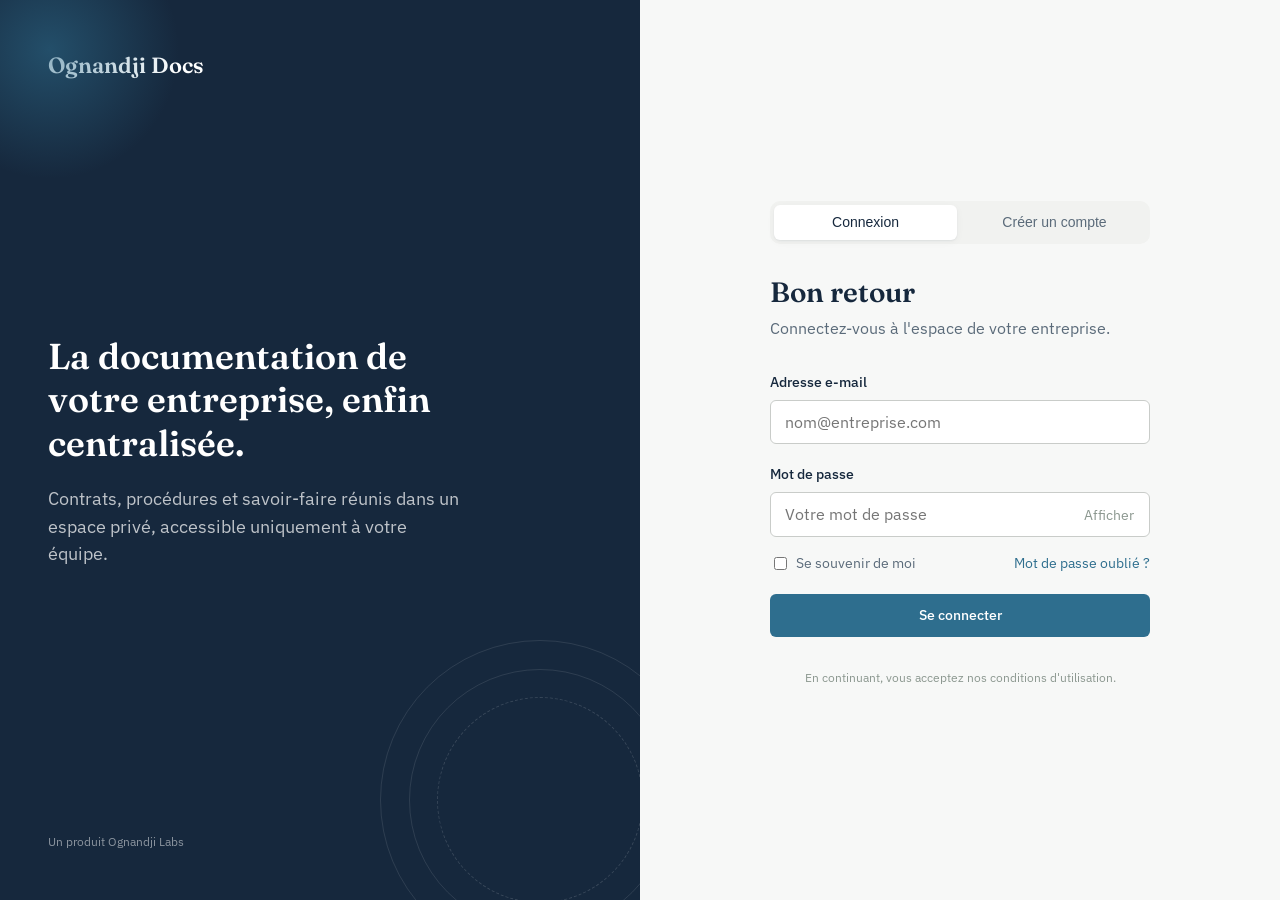
==== index.html @ acae766f "Update index.html" ====
<!DOCTYPE html>
<html lang="fr">
<head>
<meta charset="UTF-8">
<meta name="viewport" content="width=device-width, initial-scale=1.0">
<title>Ognandji Docs — Connexion</title>
<link rel="preconnect" href="https://fonts.googleapis.com">
<link rel="preconnect" href="https://fonts.gstatic.com" crossorigin>
<link href="https://fonts.googleapis.com/css2?family=Fraunces:wght@500;600&family=IBM+Plex+Sans:wght@400;500&family=IBM+Plex+Mono:wght@400;500&display=swap" rel="stylesheet">
<link rel="stylesheet" href="tokens.css">
<link rel="stylesheet" href="base.css">
<link rel="stylesheet" href="components.css">
<style>
  .auth-layout {
    min-height: 100vh;
    display: grid;
    grid-template-columns: 1fr 1fr;
  }

  .auth-brand {
    background: var(--color-ink);
    color: #fff;
    padding: var(--space-xl);
    display: flex;
    flex-direction: column;
    justify-content: space-between;
    position: relative;
    overflow: hidden;
  }

  .auth-brand-mark {
    font-family: var(--font-display);
    font-size: var(--fs-lg);
    font-weight: 600;
  }

  .auth-brand-content {
    max-width: 420px;
  }

  .auth-brand-content h1 {
    color: #fff;
    font-size: var(--fs-2xl);
    margin-bottom: var(--space-md);
  }

  .auth-brand-content p {
    color: rgba(255,255,255,0.72);
    font-size: var(--fs-md);
  }

  .auth-stamp {
    position: absolute;
    right: -60px;
    bottom: -60px;
    width: 320px;
    height: 320px;
    border: 1.5px solid rgba(255,255,255,0.1);
    border-radius: 50%;
    animation: slowSpin 90s linear infinite;
  }

  .auth-stamp::before {
    content: '';
    position: absolute;
    inset: 28px;
    border: 1.5px solid rgba(255,255,255,0.1);
    border-radius: 50%;
  }

  .auth-stamp::after {
    content: '';
    position: absolute;
    inset: 56px;
    border: 1px dashed rgba(255,255,255,0.14);
    border-radius: 50%;
  }

  .auth-glow {
    position: absolute;
    left: -80px;
    top: -80px;
    width: 260px;
    height: 260px;
    border-radius: 50%;
    background: radial-gradient(circle, rgba(46,110,142,0.55), transparent 70%);
    animation: gentlePulse 6s ease-in-out infinite;
    pointer-events: none;
  }

  .auth-foot {
    font-size: var(--fs-xs);
    color: rgba(255,255,255,0.5);
  }

  .auth-panel {
    display: flex;
    align-items: center;
    justify-content: center;
    padding: var(--space-xl) var(--space-lg);
  }

  .auth-form-wrap {
    width: 100%;
    max-width: 380px;
  }

  .auth-form-wrap h2 {
    margin-bottom: var(--space-xs);
  }

  .auth-subtitle {
    margin-bottom: var(--space-lg);
  }

  .auth-panel form {
    display: none;
  }

  .auth-panel form.is-active {
    display: block;
  }

  .field-row {
    display: grid;
    grid-template-columns: 1fr 1fr;
    gap: var(--space-sm);
  }

  .auth-meta {
    display: flex;
    align-items: center;
    justify-content: space-between;
    font-size: var(--fs-sm);
    margin: -0.25rem 0 var(--space-md);
  }

  .auth-meta label {
    display: flex;
    align-items: center;
    gap: 6px;
    color: var(--color-text-secondary);
  }

  .divider-note {
    text-align: center;
    font-size: var(--fs-xs);
    color: var(--color-text-muted);
    margin-top: var(--space-lg);
  }

  .field input {
    transition: border-color 0.15s ease, box-shadow 0.15s ease, transform 0.1s ease;
  }

  .field input:focus {
    transform: translateY(-1px);
  }

  @media (max-width: 860px) {
    .auth-layout { grid-template-columns: 1fr; }
    .auth-brand { display: none; }
  }

  @media (prefers-reduced-motion: reduce) {
    .fade-in-up, .fade-in-up-delay, .form-enter, .tab.is-active, .auth-stamp, .auth-glow {
      animation: none !important;
    }
  }
</style>
</head>
<body>

<div class="auth-layout">

  <div class="auth-brand">
    <span class="auth-brand-mark fade-in-up">Ognandji Docs</span>
    <div class="auth-brand-content fade-in-up-delay">
      <h1>La documentation de votre entreprise, enfin centralisée.</h1>
      <p>Contrats, procédures et savoir-faire réunis dans un espace privé, accessible uniquement à votre équipe.</p>
    </div>
    <span class="auth-foot fade-in-up-delay">Un produit Ognandji Labs</span>
    <div class="auth-glow" aria-hidden="true"></div>
    <div class="auth-stamp" aria-hidden="true"></div>
  </div>

  <div class="auth-panel">
    <div class="auth-form-wrap fade-in-up">

      <div class="tabs" role="tablist">
        <button class="tab is-active" id="tab-login" role="tab" aria-selected="true" onclick="switchTab('login')">Connexion</button>
        <button class="tab" id="tab-signup" role="tab" aria-selected="false" onclick="switchTab('signup')">Créer un compte</button>
      </div>

      <div id="form-alert" class="alert alert-danger" style="display:none;"></div>

      <form id="form-login" class="is-active form-enter" novalidate>
        <h2>Bon retour</h2>
        <p class="auth-subtitle">Connectez-vous à l'espace de votre entreprise.</p>

        <div class="field" id="login-email-field">
          <label for="login-email">Adresse e-mail</label>
          <input type="email" id="login-email" placeholder="nom@entreprise.com" autocomplete="email">
          <span class="field-error">Entrez une adresse e-mail valide.</span>
        </div>

        <div class="field password-field" id="login-password-field">
          <label for="login-password">Mot de passe</label>
          <input type="password" id="login-password" placeholder="Votre mot de passe" autocomplete="current-password">
          <button type="button" class="password-toggle" onclick="togglePassword('login-password', this)">Afficher</button>
          <span class="field-error">Entrez votre mot de passe.</span>
        </div>

        <div class="auth-meta">
          <label><input type="checkbox" id="login-remember"> Se souvenir de moi</label>
          <a href="#">Mot de passe oublié ?</a>
        </div>

        <button type="submit" class="btn btn-primary btn-block">Se connecter</button>
      </form>

      <form id="form-signup" novalidate>
        <h2>Créer votre espace</h2>
        <p class="auth-subtitle">Quelques informations pour démarrer.</p>

        <div class="field-row">
          <div class="field" id="signup-firstname-field">
            <label for="signup-firstname">Prénom</label>
            <input type="text" id="signup-firstname" placeholder="Junior" autocomplete="given-name">
            <span class="field-error">Champ requis.</span>
          </div>
          <div class="field" id="signup-lastname-field">
            <label for="signup-lastname">Nom</label>
            <input type="text" id="signup-lastname" placeholder="Arafat" autocomplete="family-name">
            <span class="field-error">Champ requis.</span>
          </div>
        </div>

        <div class="field" id="signup-company-field">
          <label for="signup-company">Nom de l'entreprise</label>
          <input type="text" id="signup-company" placeholder="Ognandji Labs" autocomplete="organization">
          <span class="field-error">Champ requis.</span>
        </div>

        <div class="field" id="signup-email-field">
          <label for="signup-email">Adresse e-mail</label>
          <input type="email" id="signup-email" placeholder="nom@entreprise.com" autocomplete="email">
          <span class="field-error">Entrez une adresse e-mail valide.</span>
        </div>

        <div class="field password-field" id="signup-password-field">
          <label for="signup-password">Mot de passe</label>
          <input type="password" id="signup-password" placeholder="8 caractères minimum" autocomplete="new-password">
          <button type="button" class="password-toggle" onclick="togglePassword('signup-password', this)">Afficher</button>
          <span class="field-error">8 caractères minimum.</span>
        </div>

        <button type="submit" class="btn btn-primary btn-block">Créer mon compte</button>
      </form>

      <p class="divider-note">En continuant, vous acceptez nos conditions d'utilisation.</p>

    </div>
  </div>

</div>

<script src="auth.js"></script>
</body>
</html>
---- tokens.css ----
/* Ognandji Docs — design tokens */

:root {
  /* Couleurs — marque */
  --color-ink: #16283D;
  --color-ink-soft: #2A3F58;
  --color-trust: #2E6E8E;
  --color-trust-dark: #24576F;
  --color-trust-light: #E4EEF2;
  --color-amber: #C87F3F;
  --color-amber-dark: #A6672E;
  --color-amber-light: #FBEEDF;

  /* Couleurs — neutres */
  --color-bg: #F7F8F7;
  --color-surface: #FFFFFF;
  --color-surface-muted: #F1F2F0;
  --color-border: #E2E4E2;
  --color-border-strong: #C9CCC9;

  /* Texte */
  --color-text-primary: #16283D;
  --color-text-secondary: #5B6B7A;
  --color-text-muted: #8B978F;
  --color-text-on-trust: #FFFFFF;
  --color-text-on-amber: #4A2E11;

  /* États sémantiques */
  --color-success: #2F7D5C;
  --color-success-bg: #E5F2EB;
  --color-danger: #B3432F;
  --color-danger-bg: #FBEAE6;
  --color-warning: #A6672E;
  --color-warning-bg: #FBEEDF;

  /* Typographie */
  --font-display: 'Fraunces', Georgia, serif;
  --font-body: 'IBM Plex Sans', -apple-system, Segoe UI, sans-serif;
  --font-mono: 'IBM Plex Mono', Consolas, monospace;

  --fs-xs: 0.75rem;
  --fs-sm: 0.875rem;
  --fs-base: 1rem;
  --fs-md: 1.125rem;
  --fs-lg: 1.375rem;
  --fs-xl: 1.75rem;
  --fs-2xl: 2.25rem;

  /* Espacements */
  --space-xs: 0.375rem;
  --space-sm: 0.75rem;
  --space-md: 1.25rem;
  --space-lg: 2rem;
  --space-xl: 3rem;

  /* Rayons et ombres */
  --radius-sm: 6px;
  --radius-md: 10px;
  --radius-lg: 16px;
  --shadow-card: 0 1px 2px rgba(22, 40, 61, 0.06), 0 2px 8px rgba(22, 40, 61, 0.04);
  --shadow-focus: 0 0 0 3px rgba(46, 110, 142, 0.18);
}
---- base.css ----
/* Ognandji Docs — base */

*, *::before, *::after {
  box-sizing: border-box;
}

html, body {
  margin: 0;
  padding: 0;
}

body {
  font-family: var(--font-body);
  font-size: var(--fs-base);
  color: var(--color-text-primary);
  background: var(--color-bg);
  line-height: 1.55;
  -webkit-font-smoothing: antialiased;
}

h1, h2, h3, h4 {
  font-family: var(--font-display);
  font-weight: 600;
  color: var(--color-ink);
  margin: 0 0 var(--space-sm);
  line-height: 1.2;
}

h1 { font-size: var(--fs-2xl); }
h2 { font-size: var(--fs-xl); }
h3 { font-size: var(--fs-lg); }

p {
  margin: 0 0 var(--space-sm);
  color: var(--color-text-secondary);
}

a {
  color: var(--color-trust);
  text-decoration: none;
}

a:hover {
  color: var(--color-trust-dark);
}

ul {
  list-style: none;
  margin: 0;
  padding: 0;
}

img, svg {
  display: block;
  max-width: 100%;
}

::selection {
  background: var(--color-trust-light);
  color: var(--color-ink);
}

:focus-visible {
  outline: none;
  box-shadow: var(--shadow-focus);
  border-radius: var(--radius-sm);
}
---- components.css ----
/* Ognandji Docs — composants */

.btn {
  display: inline-flex;
  align-items: center;
  justify-content: center;
  gap: var(--space-xs);
  font-family: var(--font-body);
  font-size: var(--fs-sm);
  font-weight: 500;
  padding: 0.7rem 1.25rem;
  border-radius: var(--radius-sm);
  border: 1px solid transparent;
  cursor: pointer;
  transition: background 0.15s ease, border-color 0.15s ease, transform 0.05s ease;
}

.btn:active {
  transform: scale(0.98);
}

.btn-primary {
  background: var(--color-trust);
  color: var(--color-text-on-trust);
}

.btn-primary:hover {
  background: var(--color-trust-dark);
}

.btn-secondary {
  background: transparent;
  color: var(--color-ink);
  border-color: var(--color-border-strong);
}

.btn-secondary:hover {
  background: var(--color-surface-muted);
}

.btn-block {
  width: 100%;
}

/* Champs de formulaire */
.field {
  margin-bottom: var(--space-md);
}

.field label {
  display: block;
  font-size: var(--fs-sm);
  font-weight: 500;
  color: var(--color-ink);
  margin-bottom: var(--space-xs);
}

.field input {
  width: 100%;
  font-family: var(--font-body);
  font-size: var(--fs-base);
  padding: 0.7rem 0.85rem;
  border: 1px solid var(--color-border-strong);
  border-radius: var(--radius-sm);
  background: var(--color-surface);
  color: var(--color-text-primary);
  transition: border-color 0.15s ease, box-shadow 0.15s ease;
}

.field input:focus {
  outline: none;
  border-color: var(--color-trust);
  box-shadow: var(--shadow-focus);
}

.field-hint {
  font-size: var(--fs-xs);
  color: var(--color-text-muted);
  margin-top: var(--space-xs);
}

.field-error {
  font-size: var(--fs-xs);
  color: var(--color-danger);
  margin-top: var(--space-xs);
  display: none;
}

.field.has-error input {
  border-color: var(--color-danger);
}

.field.has-error .field-error {
  display: block;
}

.password-field {
  position: relative;
}

.password-toggle {
  position: absolute;
  right: 0.75rem;
  top: 2.35rem;
  background: none;
  border: none;
  color: var(--color-text-muted);
  cursor: pointer;
  font-size: var(--fs-sm);
  font-family: var(--font-body);
  padding: 4px;
}

.password-toggle:hover {
  color: var(--color-trust);
}

/* Carte */
.card {
  background: var(--color-surface);
  border-radius: var(--radius-lg);
  box-shadow: var(--shadow-card);
}

/* Badge */
.badge {
  display: inline-flex;
  align-items: center;
  font-size: var(--fs-xs);
  font-weight: 500;
  padding: 0.25rem 0.65rem;
  border-radius: 999px;
}

.badge-success { background: var(--color-success-bg); color: var(--color-success); }
.badge-warning { background: var(--color-warning-bg); color: var(--color-warning); }
.badge-danger { background: var(--color-danger-bg); color: var(--color-danger); }

/* Onglets */
.tabs {
  display: flex;
  gap: var(--space-xs);
  background: var(--color-surface-muted);
  padding: 4px;
  border-radius: var(--radius-md);
  margin-bottom: var(--space-lg);
}

.tab {
  flex: 1;
  text-align: center;
  padding: 0.6rem 1rem;
  font-size: var(--fs-sm);
  font-weight: 500;
  color: var(--color-text-secondary);
  background: transparent;
  border: none;
  border-radius: var(--radius-sm);
  cursor: pointer;
  transition: background 0.15s ease, color 0.15s ease;
}

.tab.is-active {
  background: var(--color-surface);
  color: var(--color-ink);
  box-shadow: var(--shadow-card);
}

/* Alerte inline */
.alert {
  display: flex;
  align-items: flex-start;
  gap: var(--space-xs);
  font-size: var(--fs-sm);
  padding: 0.75rem 1rem;
  border-radius: var(--radius-sm);
  margin-bottom: var(--space-md);
}

.alert-danger {
  background: var(--color-danger-bg);
  color: var(--color-danger);
}

.alert-success {
  background: var(--color-success-bg);
  color: var(--color-success);
}
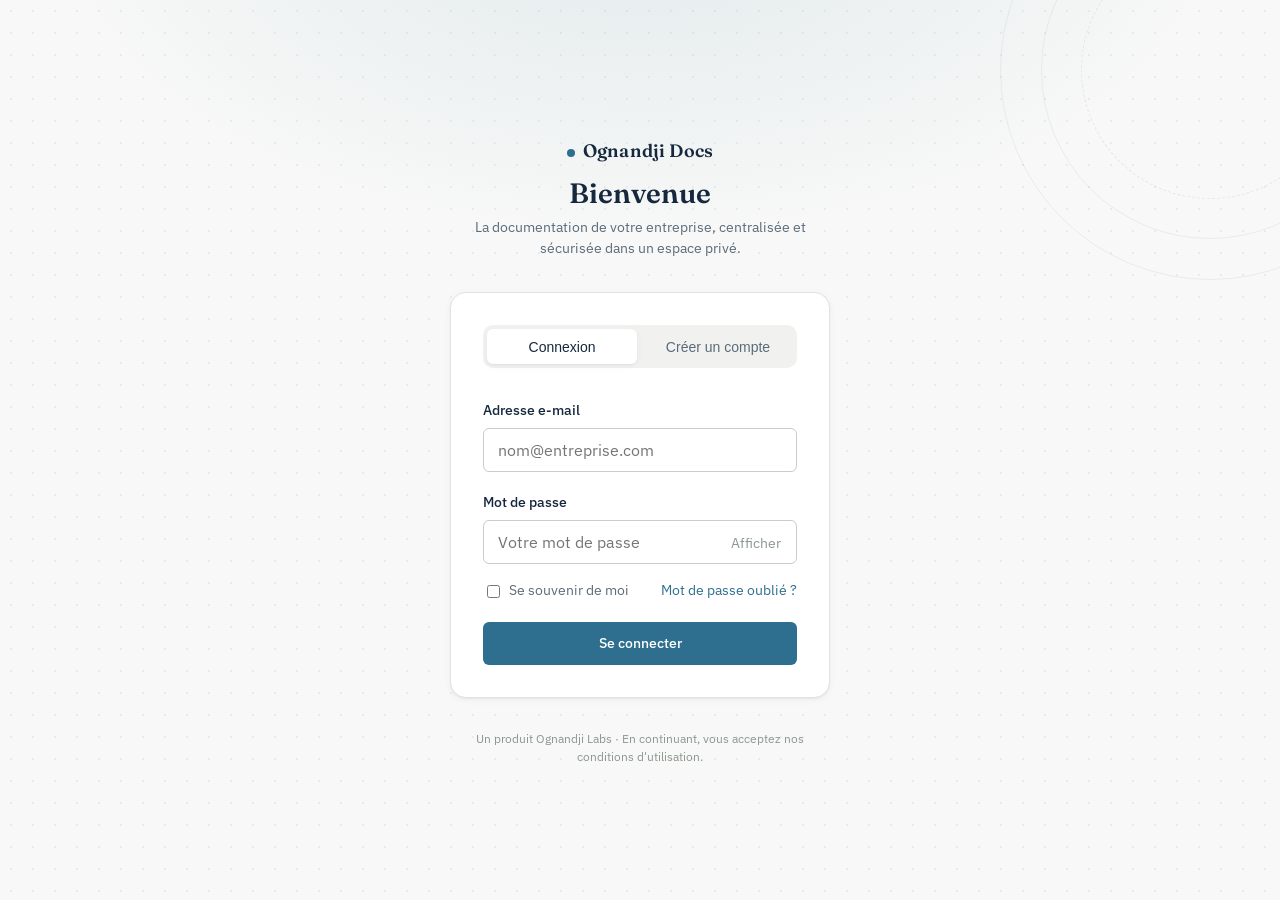
==== commit d6c586ef: "Update authentication layout and styles Refactor HTML structure for authentication layout and styles" ====
--- a/index.html
+++ b/index.html
@@ -11,98 +11,102 @@
 <link rel="stylesheet" href="base.css">
 <link rel="stylesheet" href="components.css">
 <style>
-  .auth-layout {
+  body {
+    position: relative;
     min-height: 100vh;
-    display: grid;
-    grid-template-columns: 1fr 1fr;
-  }
-
-  .auth-brand {
-    background: var(--color-ink);
-    color: #fff;
-    padding: var(--space-xl);
+    overflow-x: hidden;
+    background:
+      radial-gradient(ellipse 900px 500px at 50% -10%, rgba(46,110,142,0.10), transparent 65%),
+      radial-gradient(circle, rgba(22,40,61,0.06) 1px, transparent 1px) 0 0 / 22px 22px,
+      var(--color-bg);
+  }
+
+  .stamp-decor {
+    position: fixed;
+    top: -140px;
+    right: -140px;
+    width: 420px;
+    height: 420px;
+    border-radius: 50%;
+    border: 1.5px solid rgba(22,40,61,0.06);
+    animation: slowSpin 120s linear infinite;
+    pointer-events: none;
+    z-index: 0;
+  }
+
+  .stamp-decor::before {
+    content: '';
+    position: absolute;
+    inset: 40px;
+    border-radius: 50%;
+    border: 1.5px solid rgba(22,40,61,0.06);
+  }
+
+  .stamp-decor::after {
+    content: '';
+    position: absolute;
+    inset: 80px;
+    border-radius: 50%;
+    border: 1px dashed rgba(22,40,61,0.08);
+  }
+
+  .auth-center {
+    position: relative;
+    z-index: 1;
+    max-width: 420px;
+    margin: 0 auto;
+    padding: var(--space-xl) var(--space-md) var(--space-lg);
     display: flex;
     flex-direction: column;
-    justify-content: space-between;
-    position: relative;
-    overflow: hidden;
-  }
-
-  .auth-brand-mark {
+    align-items: center;
+    min-height: 100vh;
+    justify-content: center;
+  }
+
+  .auth-header {
+    text-align: center;
+    margin-bottom: var(--space-lg);
+  }
+
+  .auth-header .brand-mark {
+    display: inline-block;
     font-family: var(--font-display);
-    font-size: var(--fs-lg);
+    font-size: var(--fs-md);
     font-weight: 600;
-  }
-
-  .auth-brand-content {
-    max-width: 420px;
-  }
-
-  .auth-brand-content h1 {
-    color: #fff;
-    font-size: var(--fs-2xl);
-    margin-bottom: var(--space-md);
-  }
-
-  .auth-brand-content p {
-    color: rgba(255,255,255,0.72);
-    font-size: var(--fs-md);
-  }
-
-  .auth-stamp {
-    position: absolute;
-    right: -60px;
-    bottom: -60px;
-    width: 320px;
-    height: 320px;
-    border: 1.5px solid rgba(255,255,255,0.1);
-    border-radius: 50%;
-    animation: slowSpin 90s linear infinite;
-  }
-
-  .auth-stamp::before {
+    color: var(--color-ink);
+    letter-spacing: 0.01em;
+    margin-bottom: var(--space-sm);
+  }
+
+  .auth-header .brand-mark::before {
     content: '';
-    position: absolute;
-    inset: 28px;
-    border: 1.5px solid rgba(255,255,255,0.1);
-    border-radius: 50%;
-  }
-
-  .auth-stamp::after {
-    content: '';
-    position: absolute;
-    inset: 56px;
-    border: 1px dashed rgba(255,255,255,0.14);
-    border-radius: 50%;
-  }
-
-  .auth-glow {
-    position: absolute;
-    left: -80px;
-    top: -80px;
-    width: 260px;
-    height: 260px;
-    border-radius: 50%;
-    background: radial-gradient(circle, rgba(46,110,142,0.55), transparent 70%);
-    animation: gentlePulse 6s ease-in-out infinite;
-    pointer-events: none;
-  }
-
-  .auth-foot {
-    font-size: var(--fs-xs);
-    color: rgba(255,255,255,0.5);
-  }
-
-  .auth-panel {
-    display: flex;
-    align-items: center;
-    justify-content: center;
-    padding: var(--space-xl) var(--space-lg);
-  }
-
-  .auth-form-wrap {
+    display: inline-block;
+    width: 8px;
+    height: 8px;
+    border-radius: 50%;
+    background: var(--color-trust);
+    margin-right: 8px;
+    vertical-align: middle;
+  }
+
+  .auth-header h1 {
+    font-size: var(--fs-xl);
+    margin-bottom: var(--space-xs);
+  }
+
+  .auth-header p {
+    font-size: var(--fs-sm);
+    max-width: 340px;
+    margin: 0 auto;
+  }
+
+  .auth-card {
     width: 100%;
-    max-width: 380px;
+    background: var(--color-surface);
+    border-radius: var(--radius-lg);
+    box-shadow: var(--shadow-card);
+    padding: var(--space-lg);
+    border: 1px solid var(--color-border);
   }
 
   .auth-form-wrap h2 {
@@ -113,11 +117,11 @@
     margin-bottom: var(--space-lg);
   }
 
-  .auth-panel form {
+  .auth-card form {
     display: none;
   }
 
-  .auth-panel form.is-active {
+  .auth-card form.is-active {
     display: block;
   }
 
@@ -142,7 +146,7 @@
     color: var(--color-text-secondary);
   }
 
-  .divider-note {
+  .auth-footer {
     text-align: center;
     font-size: var(--fs-xs);
     color: var(--color-text-muted);
@@ -157,13 +161,12 @@
     transform: translateY(-1px);
   }
 
-  @media (max-width: 860px) {
-    .auth-layout { grid-template-columns: 1fr; }
-    .auth-brand { display: none; }
+  @media (max-width: 480px) {
+    .auth-card { padding: var(--space-md); }
   }
 
   @media (prefers-reduced-motion: reduce) {
-    .fade-in-up, .fade-in-up-delay, .form-enter, .tab.is-active, .auth-stamp, .auth-glow {
+    .fade-in-up, .fade-in-up-delay, .form-enter, .tab.is-active, .stamp-decor {
       animation: none !important;
     }
   }
@@ -171,97 +174,86 @@
 </head>
 <body>
 
-<div class="auth-layout">
-
-  <div class="auth-brand">
-    <span class="auth-brand-mark fade-in-up">Ognandji Docs</span>
-    <div class="auth-brand-content fade-in-up-delay">
-      <h1>La documentation de votre entreprise, enfin centralisée.</h1>
-      <p>Contrats, procédures et savoir-faire réunis dans un espace privé, accessible uniquement à votre équipe.</p>
+<div class="stamp-decor" aria-hidden="true"></div>
+
+<div class="auth-center">
+
+  <div class="auth-header fade-in-up">
+    <span class="brand-mark">Ognandji Docs</span>
+    <h1>Bienvenue</h1>
+    <p>La documentation de votre entreprise, centralisée et sécurisée dans un espace privé.</p>
+  </div>
+
+  <div class="auth-card fade-in-up-delay">
+
+    <div class="tabs" role="tablist">
+      <button class="tab is-active" id="tab-login" role="tab" aria-selected="true" onclick="switchTab('login')">Connexion</button>
+      <button class="tab" id="tab-signup" role="tab" aria-selected="false" onclick="switchTab('signup')">Créer un compte</button>
     </div>
-    <span class="auth-foot fade-in-up-delay">Un produit Ognandji Labs</span>
-    <div class="auth-glow" aria-hidden="true"></div>
-    <div class="auth-stamp" aria-hidden="true"></div>
-  </div>
-
-  <div class="auth-panel">
-    <div class="auth-form-wrap fade-in-up">
-
-      <div class="tabs" role="tablist">
-        <button class="tab is-active" id="tab-login" role="tab" aria-selected="true" onclick="switchTab('login')">Connexion</button>
-        <button class="tab" id="tab-signup" role="tab" aria-selected="false" onclick="switchTab('signup')">Créer un compte</button>
-      </div>
-
-      <div id="form-alert" class="alert alert-danger" style="display:none;"></div>
-
-      <form id="form-login" class="is-active form-enter" novalidate>
-        <h2>Bon retour</h2>
-        <p class="auth-subtitle">Connectez-vous à l'espace de votre entreprise.</p>
-
-        <div class="field" id="login-email-field">
-          <label for="login-email">Adresse e-mail</label>
-          <input type="email" id="login-email" placeholder="nom@entreprise.com" autocomplete="email">
-          <span class="field-error">Entrez une adresse e-mail valide.</span>
-        </div>
-
-        <div class="field password-field" id="login-password-field">
-          <label for="login-password">Mot de passe</label>
-          <input type="password" id="login-password" placeholder="Votre mot de passe" autocomplete="current-password">
-          <button type="button" class="password-toggle" onclick="togglePassword('login-password', this)">Afficher</button>
-          <span class="field-error">Entrez votre mot de passe.</span>
-        </div>
-
-        <div class="auth-meta">
-          <label><input type="checkbox" id="login-remember"> Se souvenir de moi</label>
-          <a href="#">Mot de passe oublié ?</a>
-        </div>
-
-        <button type="submit" class="btn btn-primary btn-block">Se connecter</button>
-      </form>
-
-      <form id="form-signup" novalidate>
-        <h2>Créer votre espace</h2>
-        <p class="auth-subtitle">Quelques informations pour démarrer.</p>
-
-        <div class="field-row">
-          <div class="field" id="signup-firstname-field">
-            <label for="signup-firstname">Prénom</label>
-            <input type="text" id="signup-firstname" placeholder="Junior" autocomplete="given-name">
-            <span class="field-error">Champ requis.</span>
-          </div>
-          <div class="field" id="signup-lastname-field">
-            <label for="signup-lastname">Nom</label>
-            <input type="text" id="signup-lastname" placeholder="Arafat" autocomplete="family-name">
-            <span class="field-error">Champ requis.</span>
-          </div>
-        </div>
-
-        <div class="field" id="signup-company-field">
-          <label for="signup-company">Nom de l'entreprise</label>
-          <input type="text" id="signup-company" placeholder="Ognandji Labs" autocomplete="organization">
+
+    <div id="form-alert" class="alert alert-danger" style="display:none;"></div>
+
+    <form id="form-login" class="is-active form-enter" novalidate>
+      <div class="field" id="login-email-field">
+        <label for="login-email">Adresse e-mail</label>
+        <input type="email" id="login-email" placeholder="nom@entreprise.com" autocomplete="email">
+        <span class="field-error">Entrez une adresse e-mail valide.</span>
+      </div>
+
+      <div class="field password-field" id="login-password-field">
+        <label for="login-password">Mot de passe</label>
+        <input type="password" id="login-password" placeholder="Votre mot de passe" autocomplete="current-password">
+        <button type="button" class="password-toggle" onclick="togglePassword('login-password', this)">Afficher</button>
+        <span class="field-error">Entrez votre mot de passe.</span>
+      </div>
+
+      <div class="auth-meta">
+        <label><input type="checkbox" id="login-remember"> Se souvenir de moi</label>
+        <a href="#">Mot de passe oublié ?</a>
+      </div>
+
+      <button type="submit" class="btn btn-primary btn-block">Se connecter</button>
+    </form>
+
+    <form id="form-signup" novalidate>
+      <div class="field-row">
+        <div class="field" id="signup-firstname-field">
+          <label for="signup-firstname">Prénom</label>
+          <input type="text" id="signup-firstname" placeholder="Ex : Aïcha" autocomplete="given-name">
           <span class="field-error">Champ requis.</span>
         </div>
-
-        <div class="field" id="signup-email-field">
-          <label for="signup-email">Adresse e-mail</label>
-          <input type="email" id="signup-email" placeholder="nom@entreprise.com" autocomplete="email">
-          <span class="field-error">Entrez une adresse e-mail valide.</span>
+        <div class="field" id="signup-lastname-field">
+          <label for="signup-lastname">Nom</label>
+          <input type="text" id="signup-lastname" placeholder="Ex : Moussavou" autocomplete="family-name">
+          <span class="field-error">Champ requis.</span>
         </div>
-
-        <div class="field password-field" id="signup-password-field">
-          <label for="signup-password">Mot de passe</label>
-          <input type="password" id="signup-password" placeholder="8 caractères minimum" autocomplete="new-password">
-          <button type="button" class="password-toggle" onclick="togglePassword('signup-password', this)">Afficher</button>
-          <span class="field-error">8 caractères minimum.</span>
-        </div>
-
-        <button type="submit" class="btn btn-primary btn-block">Créer mon compte</button>
-      </form>
-
-      <p class="divider-note">En continuant, vous acceptez nos conditions d'utilisation.</p>
-
-    </div>
+      </div>
+
+      <div class="field" id="signup-company-field">
+        <label for="signup-company">Nom de l'entreprise</label>
+        <input type="text" id="signup-company" placeholder="Ex : Établissement Moussavou" autocomplete="organization">
+        <span class="field-error">Champ requis.</span>
+      </div>
+
+      <div class="field" id="signup-email-field">
+        <label for="signup-email">Adresse e-mail</label>
+        <input type="email" id="signup-email" placeholder="nom@entreprise.com" autocomplete="email">
+        <span class="field-error">Entrez une adresse e-mail valide.</span>
+      </div>
+
+      <div class="field password-field" id="signup-password-field">
+        <label for="signup-password">Mot de passe</label>
+        <input type="password" id="signup-password" placeholder="8 caractères minimum" autocomplete="new-password">
+        <button type="button" class="password-toggle" onclick="togglePassword('signup-password', this)">Afficher</button>
+        <span class="field-error">8 caractères minimum.</span>
+      </div>
+
+      <button type="submit" class="btn btn-primary btn-block">Créer mon compte</button>
+    </form>
+
   </div>
+
+  <p class="auth-footer fade-in-up-delay">Un produit Ognandji Labs · En continuant, vous acceptez nos conditions d'utilisation.</p>
 
 </div>
 
--- a/components.css
+++ b/components.css
@@ -186,3 +186,58 @@
   background: var(--color-success-bg);
   color: var(--color-success);
 }
+
+/* Animations */
+
+@keyframes fadeSlideUp {
+  from { opacity: 0; transform: translateY(14px); }
+  to { opacity: 1; transform: translateY(0); }
+}
+
+@keyframes fadeSlideIn {
+  from { opacity: 0; transform: translateY(6px); }
+  to { opacity: 1; transform: translateY(0); }
+}
+
+@keyframes slowSpin {
+  from { transform: rotate(0deg); }
+  to { transform: rotate(360deg); }
+}
+
+@keyframes gentlePulse {
+  0%, 100% { opacity: 0.08; }
+  50% { opacity: 0.16; }
+}
+
+.fade-in-up {
+  animation: fadeSlideUp 0.7s cubic-bezier(0.22, 1, 0.36, 1) both;
+}
+
+.fade-in-up-delay {
+  animation: fadeSlideUp 0.7s cubic-bezier(0.22, 1, 0.36, 1) 0.12s both;
+}
+
+.form-enter {
+  animation: fadeSlideIn 0.35s ease both;
+}
+
+.btn-primary {
+  transition: background 0.15s ease, border-color 0.15s ease, transform 0.15s ease, box-shadow 0.15s ease;
+}
+
+.btn-primary:hover {
+  transform: translateY(-1px);
+  box-shadow: 0 4px 14px rgba(46, 110, 142, 0.28);
+}
+
+.btn-secondary:hover {
+  transform: translateY(-1px);
+}
+
+.tab {
+  transition: background 0.2s ease, color 0.2s ease, transform 0.1s ease;
+}
+
+.tab.is-active {
+  animation: fadeSlideIn 0.25s ease both;
+}
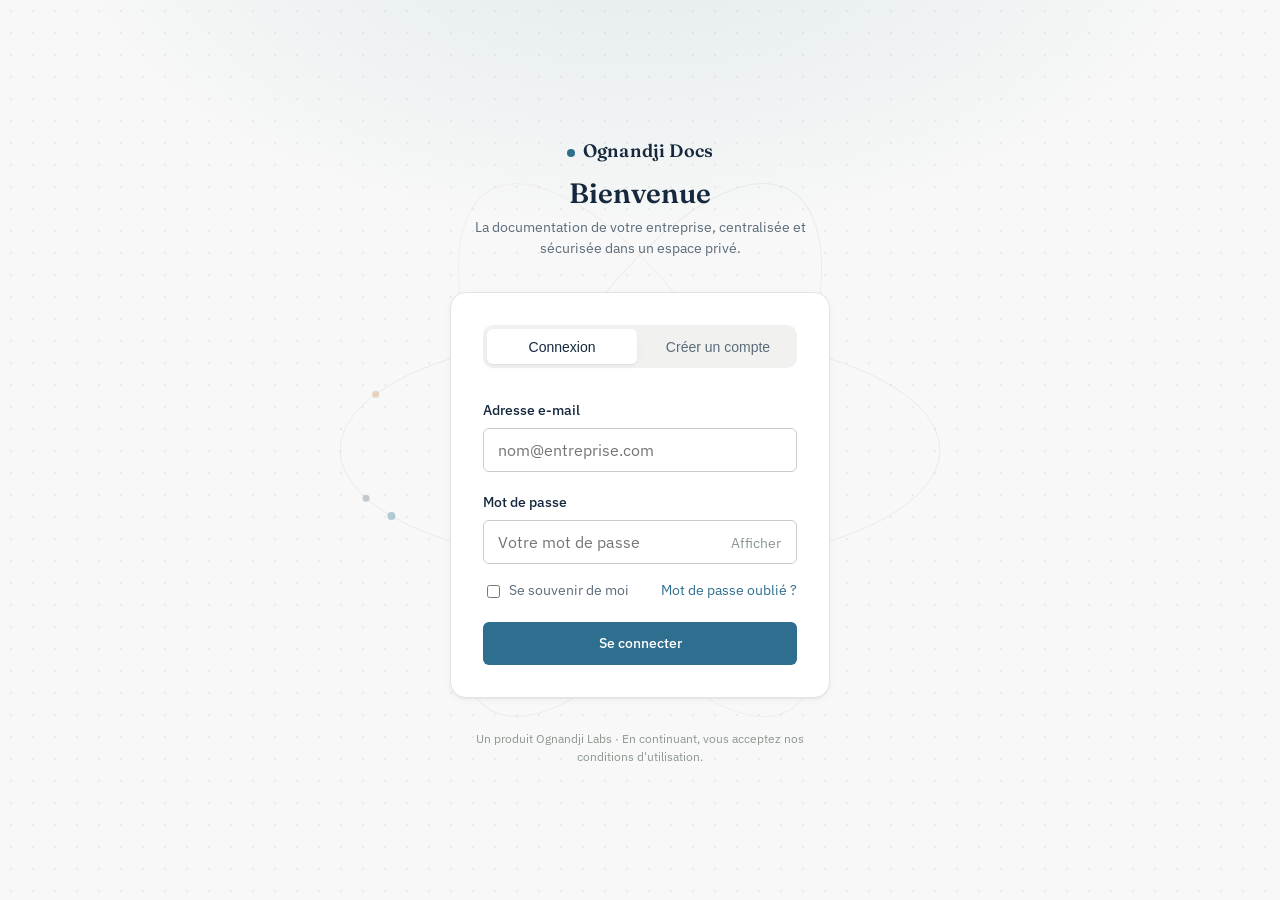
==== commit 19ca9dbf: "Update index.html" ====
--- a/index.html
+++ b/index.html
@@ -21,33 +21,22 @@
       var(--color-bg);
   }
 
-  .stamp-decor {
+  .atom-decor {
     position: fixed;
-    top: -140px;
-    right: -140px;
-    width: 420px;
-    height: 420px;
-    border-radius: 50%;
-    border: 1.5px solid rgba(22,40,61,0.06);
-    animation: slowSpin 120s linear infinite;
+    top: 50%;
+    left: 50%;
+    width: 720px;
+    height: 720px;
+    transform: translate(-50%, -50%);
     pointer-events: none;
     z-index: 0;
-  }
-
-  .stamp-decor::before {
-    content: '';
-    position: absolute;
-    inset: 40px;
-    border-radius: 50%;
-    border: 1.5px solid rgba(22,40,61,0.06);
-  }
-
-  .stamp-decor::after {
-    content: '';
-    position: absolute;
-    inset: 80px;
-    border-radius: 50%;
-    border: 1px dashed rgba(22,40,61,0.08);
+    opacity: 0.55;
+  }
+
+  .atom-decor svg {
+    width: 100%;
+    height: 100%;
+    display: block;
   }
 
   .auth-center {
@@ -166,15 +155,35 @@
   }
 
   @media (prefers-reduced-motion: reduce) {
-    .fade-in-up, .fade-in-up-delay, .form-enter, .tab.is-active, .stamp-decor {
+    .fade-in-up, .fade-in-up-delay, .form-enter, .tab.is-active {
       animation: none !important;
+    }
+    .atom-decor circle,
+    .atom-decor animateMotion {
+      display: none;
     }
   }
 </style>
 </head>
 <body>
 
-<div class="stamp-decor" aria-hidden="true"></div>
+<div class="atom-decor" aria-hidden="true">
+  <svg viewBox="0 0 720 720">
+    <ellipse cx="360" cy="360" rx="300" ry="118" fill="none" stroke="#2E6E8E" stroke-width="1" opacity="0.16" transform="rotate(0 360 360)"/>
+    <ellipse cx="360" cy="360" rx="300" ry="118" fill="none" stroke="#C87F3F" stroke-width="1" opacity="0.14" transform="rotate(60 360 360)"/>
+    <ellipse cx="360" cy="360" rx="300" ry="118" fill="none" stroke="#16283D" stroke-width="1" opacity="0.10" transform="rotate(120 360 360)"/>
+    <circle cx="360" cy="360" r="5" fill="#16283D" opacity="0.35"/>
+    <circle r="4" fill="#2E6E8E" opacity="0.6">
+      <animateMotion dur="22s" repeatCount="indefinite" path="M360,360 m-300,0 a300,118 0 1,0 600,0 a300,118 0 1,0 -600,0"/>
+    </circle>
+    <circle r="3.5" fill="#C87F3F" opacity="0.55">
+      <animateMotion dur="28s" repeatCount="indefinite" keyPoints="1;0" keyTimes="0;1" calcMode="linear" path="M360,360 m-300,0 a300,118 0 1,0 600,0 a300,118 0 1,0 -600,0"/>
+    </circle>
+    <circle r="3.5" fill="#16283D" opacity="0.4">
+      <animateMotion dur="34s" repeatCount="indefinite" path="M360,360 m-300,0 a300,118 0 1,0 600,0 a300,118 0 1,0 -600,0"/>
+    </circle>
+  </svg>
+</div>
 
 <div class="auth-center">
 
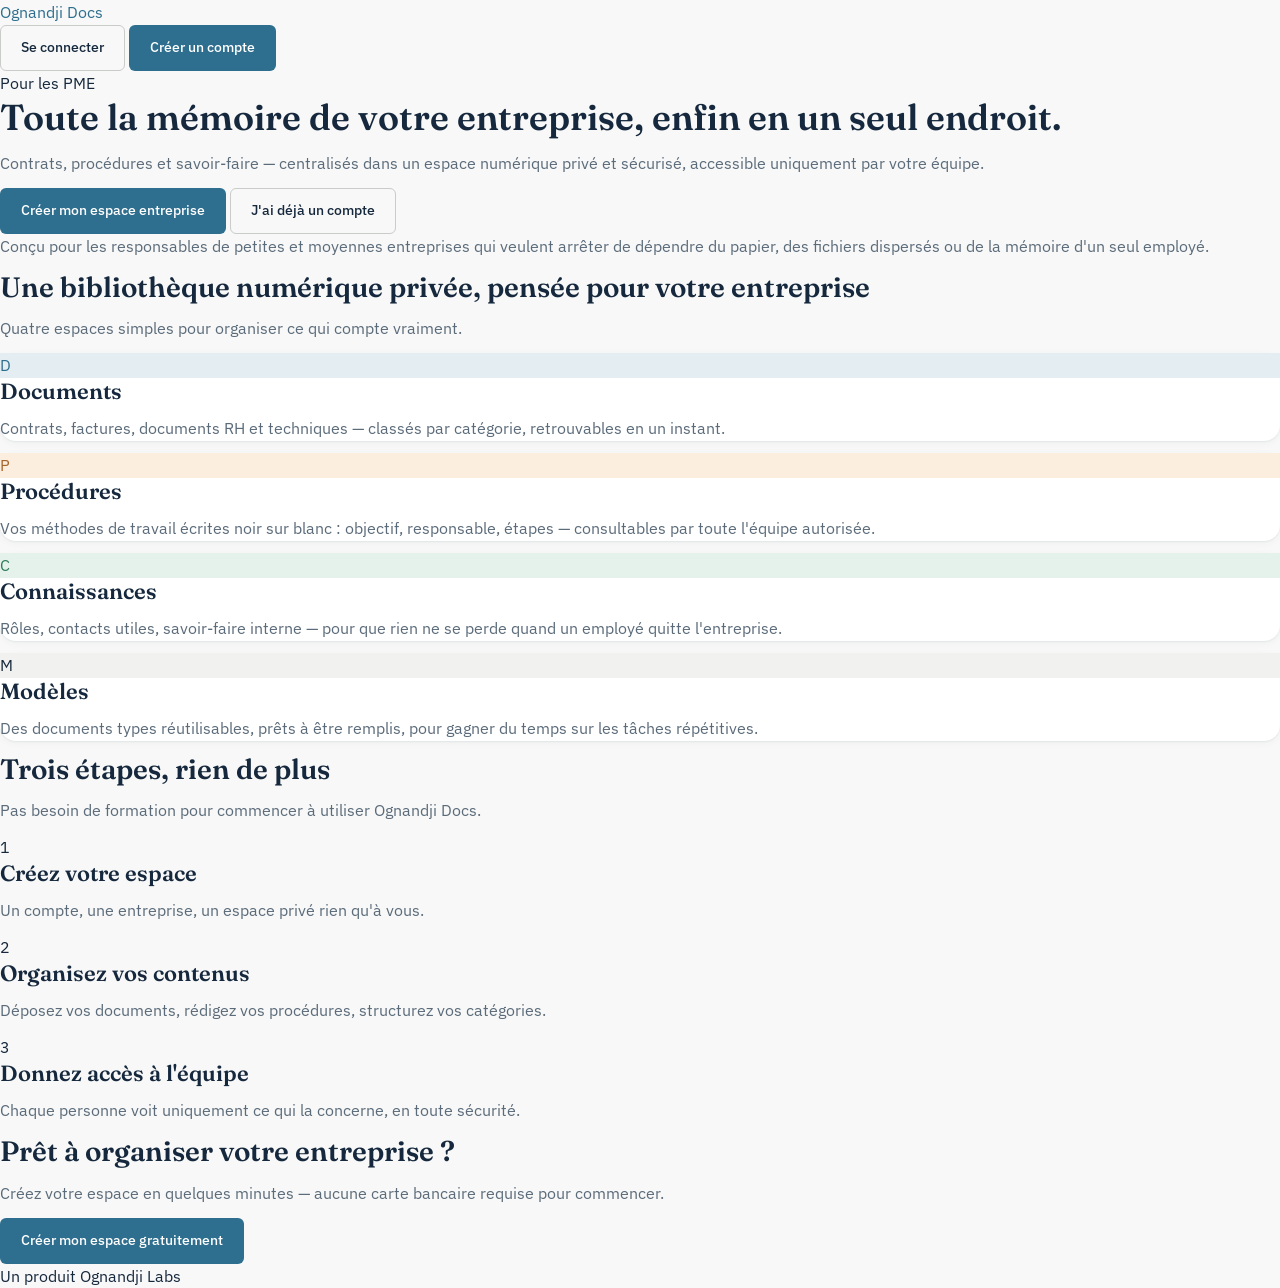
==== commit 62bbb63c: "Update index.html" ====
--- a/index.html
+++ b/index.html
@@ -3,269 +3,104 @@
 <head>
 <meta charset="UTF-8">
 <meta name="viewport" content="width=device-width, initial-scale=1.0">
-<title>Ognandji Docs — Connexion</title>
+<title>Ognandji Docs — La documentation de votre entreprise, centralisée</title>
 <link rel="preconnect" href="https://fonts.googleapis.com">
 <link rel="preconnect" href="https://fonts.gstatic.com" crossorigin>
 <link href="https://fonts.googleapis.com/css2?family=Fraunces:wght@500;600&family=IBM+Plex+Sans:wght@400;500&family=IBM+Plex+Mono:wght@400;500&display=swap" rel="stylesheet">
 <link rel="stylesheet" href="tokens.css">
 <link rel="stylesheet" href="base.css">
 <link rel="stylesheet" href="components.css">
-<style>
-  body {
-    position: relative;
-    min-height: 100vh;
-    overflow-x: hidden;
-    background:
-      radial-gradient(ellipse 900px 500px at 50% -10%, rgba(46,110,142,0.10), transparent 65%),
-      radial-gradient(circle, rgba(22,40,61,0.06) 1px, transparent 1px) 0 0 / 22px 22px,
-      var(--color-bg);
-  }
+<link rel="stylesheet" href="landing.css">
+</head>
+<body class="landing">
 
-  .atom-decor {
-    position: fixed;
-    top: 50%;
-    left: 50%;
-    width: 720px;
-    height: 720px;
-    transform: translate(-50%, -50%);
-    pointer-events: none;
-    z-index: 0;
-    opacity: 0.55;
-  }
+<nav class="nav-bar fade-in-up">
+  <a href="index.html" class="brand-mark">Ognandji Docs</a>
+  <div class="nav-actions">
+    <a href="login.html" class="btn btn-secondary">Se connecter</a>
+    <a href="login.html?tab=signup" class="btn btn-primary">Créer un compte</a>
+  </div>
+</nav>
 
-  .atom-decor svg {
-    width: 100%;
-    height: 100%;
-    display: block;
-  }
+<header class="hero fade-in-up-delay">
+  <span class="hero-eyebrow">Pour les PME</span>
+  <h1>Toute la mémoire de votre entreprise, enfin en un seul endroit.</h1>
+  <p>Contrats, procédures et savoir-faire — centralisés dans un espace numérique privé et sécurisé, accessible uniquement par votre équipe.</p>
+  <div class="hero-actions">
+    <a href="login.html?tab=signup" class="btn btn-primary">Créer mon espace entreprise</a>
+    <a href="login.html" class="btn btn-secondary">J'ai déjà un compte</a>
+  </div>
+</header>
 
-  .auth-center {
-    position: relative;
-    z-index: 1;
-    max-width: 420px;
-    margin: 0 auto;
-    padding: var(--space-xl) var(--space-md) var(--space-lg);
-    display: flex;
-    flex-direction: column;
-    align-items: center;
-    min-height: 100vh;
-    justify-content: center;
-  }
+<p class="audience-strip">Conçu pour les responsables de petites et moyennes entreprises qui veulent arrêter de dépendre du papier, des fichiers dispersés ou de la mémoire d'un seul employé.</p>
 
-  .auth-header {
-    text-align: center;
-    margin-bottom: var(--space-lg);
-  }
+<section class="features">
+  <div class="features-heading">
+    <h2>Une bibliothèque numérique privée, pensée pour votre entreprise</h2>
+    <p>Quatre espaces simples pour organiser ce qui compte vraiment.</p>
+  </div>
+  <div class="features-grid">
 
-  .auth-header .brand-mark {
-    display: inline-block;
-    font-family: var(--font-display);
-    font-size: var(--fs-md);
-    font-weight: 600;
-    color: var(--color-ink);
-    letter-spacing: 0.01em;
-    margin-bottom: var(--space-sm);
-  }
-
-  .auth-header .brand-mark::before {
-    content: '';
-    display: inline-block;
-    width: 8px;
-    height: 8px;
-    border-radius: 50%;
-    background: var(--color-trust);
-    margin-right: 8px;
-    vertical-align: middle;
-  }
-
-  .auth-header h1 {
-    font-size: var(--fs-xl);
-    margin-bottom: var(--space-xs);
-  }
-
-  .auth-header p {
-    font-size: var(--fs-sm);
-    max-width: 340px;
-    margin: 0 auto;
-  }
-
-  .auth-card {
-    width: 100%;
-    background: var(--color-surface);
-    border-radius: var(--radius-lg);
-    box-shadow: var(--shadow-card);
-    padding: var(--space-lg);
-    border: 1px solid var(--color-border);
-  }
-
-  .auth-form-wrap h2 {
-    margin-bottom: var(--space-xs);
-  }
-
-  .auth-subtitle {
-    margin-bottom: var(--space-lg);
-  }
-
-  .auth-card form {
-    display: none;
-  }
-
-  .auth-card form.is-active {
-    display: block;
-  }
-
-  .field-row {
-    display: grid;
-    grid-template-columns: 1fr 1fr;
-    gap: var(--space-sm);
-  }
-
-  .auth-meta {
-    display: flex;
-    align-items: center;
-    justify-content: space-between;
-    font-size: var(--fs-sm);
-    margin: -0.25rem 0 var(--space-md);
-  }
-
-  .auth-meta label {
-    display: flex;
-    align-items: center;
-    gap: 6px;
-    color: var(--color-text-secondary);
-  }
-
-  .auth-footer {
-    text-align: center;
-    font-size: var(--fs-xs);
-    color: var(--color-text-muted);
-    margin-top: var(--space-lg);
-  }
-
-  .field input {
-    transition: border-color 0.15s ease, box-shadow 0.15s ease, transform 0.1s ease;
-  }
-
-  .field input:focus {
-    transform: translateY(-1px);
-  }
-
-  @media (max-width: 480px) {
-    .auth-card { padding: var(--space-md); }
-  }
-
-  @media (prefers-reduced-motion: reduce) {
-    .fade-in-up, .fade-in-up-delay, .form-enter, .tab.is-active {
-      animation: none !important;
-    }
-    .atom-decor circle,
-    .atom-decor animateMotion {
-      display: none;
-    }
-  }
-</style>
-</head>
-<body>
-
-<div class="atom-decor" aria-hidden="true">
-  <svg viewBox="0 0 720 720">
-    <ellipse cx="360" cy="360" rx="300" ry="118" fill="none" stroke="#2E6E8E" stroke-width="1" opacity="0.16" transform="rotate(0 360 360)"/>
-    <ellipse cx="360" cy="360" rx="300" ry="118" fill="none" stroke="#C87F3F" stroke-width="1" opacity="0.14" transform="rotate(60 360 360)"/>
-    <ellipse cx="360" cy="360" rx="300" ry="118" fill="none" stroke="#16283D" stroke-width="1" opacity="0.10" transform="rotate(120 360 360)"/>
-    <circle cx="360" cy="360" r="5" fill="#16283D" opacity="0.35"/>
-    <circle r="4" fill="#2E6E8E" opacity="0.6">
-      <animateMotion dur="22s" repeatCount="indefinite" path="M360,360 m-300,0 a300,118 0 1,0 600,0 a300,118 0 1,0 -600,0"/>
-    </circle>
-    <circle r="3.5" fill="#C87F3F" opacity="0.55">
-      <animateMotion dur="28s" repeatCount="indefinite" keyPoints="1;0" keyTimes="0;1" calcMode="linear" path="M360,360 m-300,0 a300,118 0 1,0 600,0 a300,118 0 1,0 -600,0"/>
-    </circle>
-    <circle r="3.5" fill="#16283D" opacity="0.4">
-      <animateMotion dur="34s" repeatCount="indefinite" path="M360,360 m-300,0 a300,118 0 1,0 600,0 a300,118 0 1,0 -600,0"/>
-    </circle>
-  </svg>
-</div>
-
-<div class="auth-center">
-
-  <div class="auth-header fade-in-up">
-    <span class="brand-mark">Ognandji Docs</span>
-    <h1>Bienvenue</h1>
-    <p>La documentation de votre entreprise, centralisée et sécurisée dans un espace privé.</p>
-  </div>
-
-  <div class="auth-card fade-in-up-delay">
-
-    <div class="tabs" role="tablist">
-      <button class="tab is-active" id="tab-login" role="tab" aria-selected="true" onclick="switchTab('login')">Connexion</button>
-      <button class="tab" id="tab-signup" role="tab" aria-selected="false" onclick="switchTab('signup')">Créer un compte</button>
+    <div class="card feature-card">
+      <div class="feature-icon" style="background: var(--color-trust-light); color: var(--color-trust);">D</div>
+      <h3>Documents</h3>
+      <p>Contrats, factures, documents RH et techniques — classés par catégorie, retrouvables en un instant.</p>
     </div>
 
-    <div id="form-alert" class="alert alert-danger" style="display:none;"></div>
+    <div class="card feature-card">
+      <div class="feature-icon" style="background: var(--color-amber-light); color: var(--color-amber-dark);">P</div>
+      <h3>Procédures</h3>
+      <p>Vos méthodes de travail écrites noir sur blanc : objectif, responsable, étapes — consultables par toute l'équipe autorisée.</p>
+    </div>
 
-    <form id="form-login" class="is-active form-enter" novalidate>
-      <div class="field" id="login-email-field">
-        <label for="login-email">Adresse e-mail</label>
-        <input type="email" id="login-email" placeholder="nom@entreprise.com" autocomplete="email">
-        <span class="field-error">Entrez une adresse e-mail valide.</span>
-      </div>
+    <div class="card feature-card">
+      <div class="feature-icon" style="background: var(--color-success-bg); color: var(--color-success);">C</div>
+      <h3>Connaissances</h3>
+      <p>Rôles, contacts utiles, savoir-faire interne — pour que rien ne se perde quand un employé quitte l'entreprise.</p>
+    </div>
 
-      <div class="field password-field" id="login-password-field">
-        <label for="login-password">Mot de passe</label>
-        <input type="password" id="login-password" placeholder="Votre mot de passe" autocomplete="current-password">
-        <button type="button" class="password-toggle" onclick="togglePassword('login-password', this)">Afficher</button>
-        <span class="field-error">Entrez votre mot de passe.</span>
-      </div>
-
-      <div class="auth-meta">
-        <label><input type="checkbox" id="login-remember"> Se souvenir de moi</label>
-        <a href="#">Mot de passe oublié ?</a>
-      </div>
-
-      <button type="submit" class="btn btn-primary btn-block">Se connecter</button>
-    </form>
-
-    <form id="form-signup" novalidate>
-      <div class="field-row">
-        <div class="field" id="signup-firstname-field">
-          <label for="signup-firstname">Prénom</label>
-          <input type="text" id="signup-firstname" placeholder="Ex : Aïcha" autocomplete="given-name">
-          <span class="field-error">Champ requis.</span>
-        </div>
-        <div class="field" id="signup-lastname-field">
-          <label for="signup-lastname">Nom</label>
-          <input type="text" id="signup-lastname" placeholder="Ex : Moussavou" autocomplete="family-name">
-          <span class="field-error">Champ requis.</span>
-        </div>
-      </div>
-
-      <div class="field" id="signup-company-field">
-        <label for="signup-company">Nom de l'entreprise</label>
-        <input type="text" id="signup-company" placeholder="Ex : Établissement Moussavou" autocomplete="organization">
-        <span class="field-error">Champ requis.</span>
-      </div>
-
-      <div class="field" id="signup-email-field">
-        <label for="signup-email">Adresse e-mail</label>
-        <input type="email" id="signup-email" placeholder="nom@entreprise.com" autocomplete="email">
-        <span class="field-error">Entrez une adresse e-mail valide.</span>
-      </div>
-
-      <div class="field password-field" id="signup-password-field">
-        <label for="signup-password">Mot de passe</label>
-        <input type="password" id="signup-password" placeholder="8 caractères minimum" autocomplete="new-password">
-        <button type="button" class="password-toggle" onclick="togglePassword('signup-password', this)">Afficher</button>
-        <span class="field-error">8 caractères minimum.</span>
-      </div>
-
-      <button type="submit" class="btn btn-primary btn-block">Créer mon compte</button>
-    </form>
+    <div class="card feature-card">
+      <div class="feature-icon" style="background: var(--color-surface-muted); color: var(--color-ink);">M</div>
+      <h3>Modèles</h3>
+      <p>Des documents types réutilisables, prêts à être remplis, pour gagner du temps sur les tâches répétitives.</p>
+    </div>
 
   </div>
+</section>
 
-  <p class="auth-footer fade-in-up-delay">Un produit Ognandji Labs · En continuant, vous acceptez nos conditions d'utilisation.</p>
+<section class="steps">
+  <div class="steps-heading">
+    <h2>Trois étapes, rien de plus</h2>
+    <p>Pas besoin de formation pour commencer à utiliser Ognandji Docs.</p>
+  </div>
+  <div class="steps-grid">
+    <div class="step">
+      <div class="step-number">1</div>
+      <h3>Créez votre espace</h3>
+      <p>Un compte, une entreprise, un espace privé rien qu'à vous.</p>
+    </div>
+    <div class="step">
+      <div class="step-number">2</div>
+      <h3>Organisez vos contenus</h3>
+      <p>Déposez vos documents, rédigez vos procédures, structurez vos catégories.</p>
+    </div>
+    <div class="step">
+      <div class="step-number">3</div>
+      <h3>Donnez accès à l'équipe</h3>
+      <p>Chaque personne voit uniquement ce qui la concerne, en toute sécurité.</p>
+    </div>
+  </div>
+</section>
 
-</div>
+<section class="final-cta">
+  <h2>Prêt à organiser votre entreprise ?</h2>
+  <p>Créez votre espace en quelques minutes — aucune carte bancaire requise pour commencer.</p>
+  <a href="login.html?tab=signup" class="btn btn-primary">Créer mon espace gratuitement</a>
+</section>
 
-<script src="auth.js"></script>
+<footer class="landing-footer">
+  Un produit Ognandji Labs
+</footer>
+
 </body>
 </html>
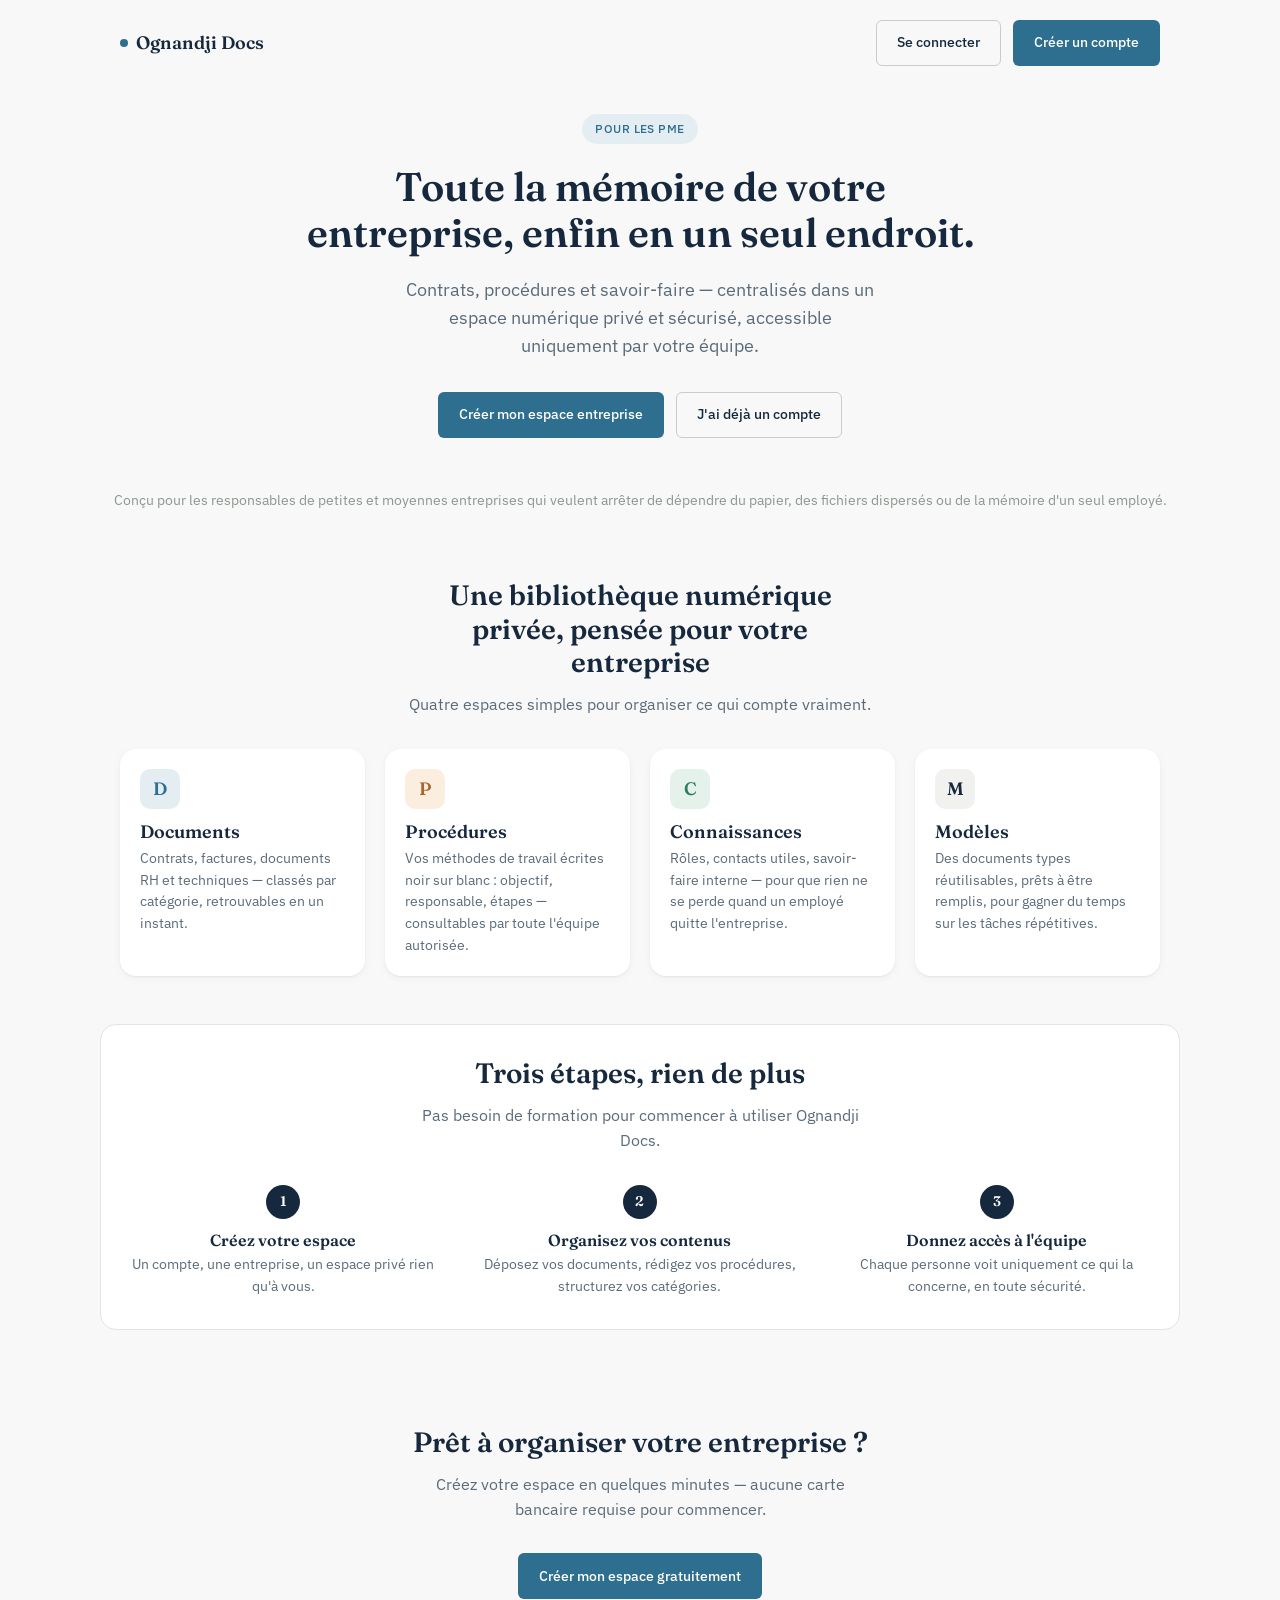
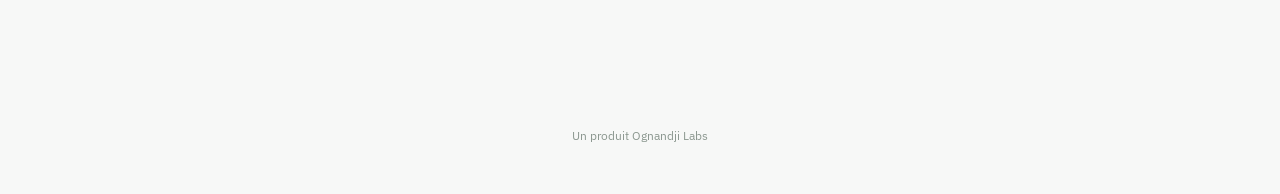
==== commit dca4ba74: "Add files via upload" ====
--- a/index.html
+++ b/index.html
@@ -7,10 +7,7 @@
 <link rel="preconnect" href="https://fonts.googleapis.com">
 <link rel="preconnect" href="https://fonts.gstatic.com" crossorigin>
 <link href="https://fonts.googleapis.com/css2?family=Fraunces:wght@500;600&family=IBM+Plex+Sans:wght@400;500&family=IBM+Plex+Mono:wght@400;500&display=swap" rel="stylesheet">
-<link rel="stylesheet" href="tokens.css">
-<link rel="stylesheet" href="base.css">
-<link rel="stylesheet" href="components.css">
-<link rel="stylesheet" href="landing.css">
+<link rel="stylesheet" href="styles.css">
 </head>
 <body class="landing">
 
@@ -102,5 +99,6 @@
   Un produit Ognandji Labs
 </footer>
 
+<script src="app.js"></script>
 </body>
 </html>
--- a/styles.css
+++ b/styles.css
@@ -0,0 +1,1219 @@
+/* ============================================================
+   OGNANDJI DOCS — feuille de style unique
+   Sections : Tokens · Base · Composants · Accueil · Connexion · Dashboard
+   ============================================================ */
+
+/* ========== TOKENS ========== */
+/* Ognandji Docs — design tokens */
+
+:root {
+  /* Couleurs — marque */
+  --color-ink: #16283D;
+  --color-ink-soft: #2A3F58;
+  --color-trust: #2E6E8E;
+  --color-trust-dark: #24576F;
+  --color-trust-light: #E4EEF2;
+  --color-amber: #C87F3F;
+  --color-amber-dark: #A6672E;
+  --color-amber-light: #FBEEDF;
+
+  /* Couleurs — neutres */
+  --color-bg: #F7F8F7;
+  --color-surface: #FFFFFF;
+  --color-surface-muted: #F1F2F0;
+  --color-border: #E2E4E2;
+  --color-border-strong: #C9CCC9;
+
+  /* Texte */
+  --color-text-primary: #16283D;
+  --color-text-secondary: #5B6B7A;
+  --color-text-muted: #8B978F;
+  --color-text-on-trust: #FFFFFF;
+  --color-text-on-amber: #4A2E11;
+
+  /* États sémantiques */
+  --color-success: #2F7D5C;
+  --color-success-bg: #E5F2EB;
+  --color-danger: #B3432F;
+  --color-danger-bg: #FBEAE6;
+  --color-warning: #A6672E;
+  --color-warning-bg: #FBEEDF;
+
+  /* Typographie */
+  --font-display: 'Fraunces', Georgia, serif;
+  --font-body: 'IBM Plex Sans', -apple-system, Segoe UI, sans-serif;
+  --font-mono: 'IBM Plex Mono', Consolas, monospace;
+
+  --fs-xs: 0.75rem;
+  --fs-sm: 0.875rem;
+  --fs-base: 1rem;
+  --fs-md: 1.125rem;
+  --fs-lg: 1.375rem;
+  --fs-xl: 1.75rem;
+  --fs-2xl: 2.25rem;
+
+  /* Espacements */
+  --space-xs: 0.375rem;
+  --space-sm: 0.75rem;
+  --space-md: 1.25rem;
+  --space-lg: 2rem;
+  --space-xl: 3rem;
+
+  /* Rayons et ombres */
+  --radius-sm: 6px;
+  --radius-md: 10px;
+  --radius-lg: 16px;
+  --shadow-card: 0 1px 2px rgba(22, 40, 61, 0.06), 0 2px 8px rgba(22, 40, 61, 0.04);
+  --shadow-focus: 0 0 0 3px rgba(46, 110, 142, 0.18);
+}
+
+/* ========== BASE ========== */
+/* Ognandji Docs — base */
+
+*, *::before, *::after {
+  box-sizing: border-box;
+}
+
+html, body {
+  margin: 0;
+  padding: 0;
+}
+
+body {
+  font-family: var(--font-body);
+  font-size: var(--fs-base);
+  color: var(--color-text-primary);
+  background: var(--color-bg);
+  line-height: 1.55;
+  -webkit-font-smoothing: antialiased;
+}
+
+h1, h2, h3, h4 {
+  font-family: var(--font-display);
+  font-weight: 600;
+  color: var(--color-ink);
+  margin: 0 0 var(--space-sm);
+  line-height: 1.2;
+}
+
+h1 { font-size: var(--fs-2xl); }
+h2 { font-size: var(--fs-xl); }
+h3 { font-size: var(--fs-lg); }
+
+p {
+  margin: 0 0 var(--space-sm);
+  color: var(--color-text-secondary);
+}
+
+a {
+  color: var(--color-trust);
+  text-decoration: none;
+}
+
+a:hover {
+  color: var(--color-trust-dark);
+}
+
+ul {
+  list-style: none;
+  margin: 0;
+  padding: 0;
+}
+
+img, svg {
+  display: block;
+  max-width: 100%;
+}
+
+::selection {
+  background: var(--color-trust-light);
+  color: var(--color-ink);
+}
+
+:focus-visible {
+  outline: none;
+  box-shadow: var(--shadow-focus);
+  border-radius: var(--radius-sm);
+}
+
+/* ========== COMPOSANTS PARTAGÉS ========== */
+/* Ognandji Docs — composants */
+
+.btn {
+  display: inline-flex;
+  align-items: center;
+  justify-content: center;
+  gap: var(--space-xs);
+  font-family: var(--font-body);
+  font-size: var(--fs-sm);
+  font-weight: 500;
+  padding: 0.7rem 1.25rem;
+  border-radius: var(--radius-sm);
+  border: 1px solid transparent;
+  cursor: pointer;
+  transition: background 0.15s ease, border-color 0.15s ease, transform 0.05s ease;
+}
+
+.btn:active {
+  transform: scale(0.98);
+}
+
+.btn-primary {
+  background: var(--color-trust);
+  color: var(--color-text-on-trust);
+}
+
+.btn-primary:hover {
+  background: var(--color-trust-dark);
+}
+
+.btn-secondary {
+  background: transparent;
+  color: var(--color-ink);
+  border-color: var(--color-border-strong);
+}
+
+.btn-secondary:hover {
+  background: var(--color-surface-muted);
+}
+
+.btn-block {
+  width: 100%;
+}
+
+/* Champs de formulaire */
+.field {
+  margin-bottom: var(--space-md);
+}
+
+.field label {
+  display: block;
+  font-size: var(--fs-sm);
+  font-weight: 500;
+  color: var(--color-ink);
+  margin-bottom: var(--space-xs);
+}
+
+.field input {
+  width: 100%;
+  font-family: var(--font-body);
+  font-size: var(--fs-base);
+  padding: 0.7rem 0.85rem;
+  border: 1px solid var(--color-border-strong);
+  border-radius: var(--radius-sm);
+  background: var(--color-surface);
+  color: var(--color-text-primary);
+  transition: border-color 0.15s ease, box-shadow 0.15s ease;
+}
+
+.field input:focus {
+  outline: none;
+  border-color: var(--color-trust);
+  box-shadow: var(--shadow-focus);
+}
+
+.field-hint {
+  font-size: var(--fs-xs);
+  color: var(--color-text-muted);
+  margin-top: var(--space-xs);
+}
+
+.field-error {
+  font-size: var(--fs-xs);
+  color: var(--color-danger);
+  margin-top: var(--space-xs);
+  display: none;
+}
+
+.field.has-error input {
+  border-color: var(--color-danger);
+}
+
+.field.has-error .field-error {
+  display: block;
+}
+
+.password-field {
+  position: relative;
+}
+
+.password-toggle {
+  position: absolute;
+  right: 0.75rem;
+  top: 2.35rem;
+  background: none;
+  border: none;
+  color: var(--color-text-muted);
+  cursor: pointer;
+  font-size: var(--fs-sm);
+  font-family: var(--font-body);
+  padding: 4px;
+}
+
+.password-toggle:hover {
+  color: var(--color-trust);
+}
+
+/* Carte */
+.card {
+  background: var(--color-surface);
+  border-radius: var(--radius-lg);
+  box-shadow: var(--shadow-card);
+}
+
+/* Badge */
+.badge {
+  display: inline-flex;
+  align-items: center;
+  font-size: var(--fs-xs);
+  font-weight: 500;
+  padding: 0.25rem 0.65rem;
+  border-radius: 999px;
+}
+
+.badge-success { background: var(--color-success-bg); color: var(--color-success); }
+.badge-warning { background: var(--color-warning-bg); color: var(--color-warning); }
+.badge-danger { background: var(--color-danger-bg); color: var(--color-danger); }
+
+/* Onglets */
+.tabs {
+  display: flex;
+  gap: var(--space-xs);
+  background: var(--color-surface-muted);
+  padding: 4px;
+  border-radius: var(--radius-md);
+  margin-bottom: var(--space-lg);
+}
+
+.tab {
+  flex: 1;
+  text-align: center;
+  padding: 0.6rem 1rem;
+  font-size: var(--fs-sm);
+  font-weight: 500;
+  color: var(--color-text-secondary);
+  background: transparent;
+  border: none;
+  border-radius: var(--radius-sm);
+  cursor: pointer;
+  transition: background 0.15s ease, color 0.15s ease;
+}
+
+.tab.is-active {
+  background: var(--color-surface);
+  color: var(--color-ink);
+  box-shadow: var(--shadow-card);
+}
+
+/* Alerte inline */
+.alert {
+  display: flex;
+  align-items: flex-start;
+  gap: var(--space-xs);
+  font-size: var(--fs-sm);
+  padding: 0.75rem 1rem;
+  border-radius: var(--radius-sm);
+  margin-bottom: var(--space-md);
+}
+
+.alert-danger {
+  background: var(--color-danger-bg);
+  color: var(--color-danger);
+}
+
+.alert-success {
+  background: var(--color-success-bg);
+  color: var(--color-success);
+}
+
+/* Animations */
+
+@keyframes fadeSlideUp {
+  from { opacity: 0; transform: translateY(14px); }
+  to { opacity: 1; transform: translateY(0); }
+}
+
+@keyframes fadeSlideIn {
+  from { opacity: 0; transform: translateY(6px); }
+  to { opacity: 1; transform: translateY(0); }
+}
+
+@keyframes slowSpin {
+  from { transform: rotate(0deg); }
+  to { transform: rotate(360deg); }
+}
+
+@keyframes gentlePulse {
+  0%, 100% { opacity: 0.08; }
+  50% { opacity: 0.16; }
+}
+
+.fade-in-up {
+  animation: fadeSlideUp 0.7s cubic-bezier(0.22, 1, 0.36, 1) both;
+}
+
+.fade-in-up-delay {
+  animation: fadeSlideUp 0.7s cubic-bezier(0.22, 1, 0.36, 1) 0.12s both;
+}
+
+.form-enter {
+  animation: fadeSlideIn 0.35s ease both;
+}
+
+.btn-primary {
+  transition: background 0.15s ease, border-color 0.15s ease, transform 0.15s ease, box-shadow 0.15s ease;
+}
+
+.btn-primary:hover {
+  transform: translateY(-1px);
+  box-shadow: 0 4px 14px rgba(46, 110, 142, 0.28);
+}
+
+.btn-secondary:hover {
+  transform: translateY(-1px);
+}
+
+.tab {
+  transition: background 0.2s ease, color 0.2s ease, transform 0.1s ease;
+}
+
+.tab.is-active {
+  animation: fadeSlideIn 0.25s ease both;
+}
+
+/* ============================
+   Toasts (retours visuels)
+   ============================ */
+
+.toast-container {
+  position: fixed;
+  bottom: var(--space-md);
+  right: var(--space-md);
+  z-index: 1000;
+  display: flex;
+  flex-direction: column;
+  gap: var(--space-xs);
+  max-width: 340px;
+}
+
+.toast {
+  display: flex;
+  align-items: flex-start;
+  gap: var(--space-sm);
+  background: var(--color-ink);
+  color: #fff;
+  padding: 0.85rem 1rem;
+  border-radius: var(--radius-md);
+  font-size: var(--fs-sm);
+  box-shadow: 0 8px 24px rgba(22, 40, 61, 0.22);
+  animation: toastIn 0.25s cubic-bezier(0.22, 1, 0.36, 1) both;
+}
+
+.toast.is-leaving {
+  animation: toastOut 0.2s ease both;
+}
+
+.toast-icon {
+  flex-shrink: 0;
+  width: 20px;
+  height: 20px;
+  border-radius: 50%;
+  display: flex;
+  align-items: center;
+  justify-content: center;
+  font-size: 12px;
+  font-weight: 700;
+}
+
+.toast-success .toast-icon { background: var(--color-success); color: #fff; }
+.toast-error .toast-icon { background: var(--color-danger); color: #fff; }
+.toast-info .toast-icon { background: var(--color-trust); color: #fff; }
+
+@keyframes toastIn {
+  from { opacity: 0; transform: translateY(8px) scale(0.98); }
+  to { opacity: 1; transform: translateY(0) scale(1); }
+}
+
+@keyframes toastOut {
+  from { opacity: 1; transform: translateY(0); }
+  to { opacity: 0; transform: translateY(8px); }
+}
+
+/* ============================
+   Modale de confirmation
+   ============================ */
+
+.modal-overlay {
+  position: fixed;
+  inset: 0;
+  background: rgba(22, 40, 61, 0.45);
+  display: flex;
+  align-items: center;
+  justify-content: center;
+  z-index: 1100;
+  opacity: 0;
+  pointer-events: none;
+  transition: opacity 0.2s ease;
+}
+
+.modal-overlay.is-open {
+  opacity: 1;
+  pointer-events: auto;
+}
+
+.modal-box {
+  background: var(--color-surface);
+  border-radius: var(--radius-lg);
+  padding: var(--space-lg);
+  max-width: 380px;
+  width: calc(100% - 2rem);
+  box-shadow: 0 20px 50px rgba(22, 40, 61, 0.25);
+  transform: translateY(10px) scale(0.98);
+  transition: transform 0.2s ease;
+}
+
+.modal-overlay.is-open .modal-box {
+  transform: translateY(0) scale(1);
+}
+
+.modal-box h3 {
+  margin-bottom: var(--space-xs);
+}
+
+.modal-box p {
+  margin-bottom: var(--space-lg);
+}
+
+.modal-actions {
+  display: flex;
+  gap: var(--space-sm);
+  justify-content: flex-end;
+}
+
+.btn-danger {
+  background: var(--color-danger);
+  color: #fff;
+}
+
+.btn-danger:hover {
+  background: #93372549;
+  background: #96361f;
+}
+
+/* ============================
+   État vide
+   ============================ */
+
+.empty-state {
+  text-align: center;
+  padding: var(--space-xl) var(--space-md);
+}
+
+.empty-state-icon {
+  width: 48px;
+  height: 48px;
+  border-radius: 50%;
+  background: var(--color-surface-muted);
+  display: flex;
+  align-items: center;
+  justify-content: center;
+  margin: 0 auto var(--space-md);
+  font-size: var(--fs-lg);
+  color: var(--color-text-muted);
+}
+
+.empty-state h3 {
+  font-size: var(--fs-md);
+  margin-bottom: var(--space-xs);
+}
+
+.empty-state p {
+  max-width: 320px;
+  margin: 0 auto var(--space-md);
+  font-size: var(--fs-sm);
+}
+
+.empty-state-actions {
+  display: flex;
+  gap: var(--space-sm);
+  justify-content: center;
+  flex-wrap: wrap;
+}
+
+/* ============================
+   Bandeau d'accueil / onboarding
+   ============================ */
+
+.onboarding-banner {
+  background: var(--color-ink);
+  color: #fff;
+  border-radius: var(--radius-lg);
+  padding: var(--space-md) var(--space-lg);
+  margin-bottom: var(--space-lg);
+  position: relative;
+}
+
+.onboarding-banner-close {
+  position: absolute;
+  top: var(--space-sm);
+  right: var(--space-sm);
+  background: none;
+  border: none;
+  color: rgba(255,255,255,0.6);
+  cursor: pointer;
+  font-size: var(--fs-md);
+  line-height: 1;
+  padding: 4px 8px;
+}
+
+.onboarding-banner-close:hover {
+  color: #fff;
+}
+
+.onboarding-banner h3 {
+  color: #fff;
+  font-size: var(--fs-md);
+  margin-bottom: var(--space-xs);
+}
+
+.onboarding-banner p {
+  color: rgba(255,255,255,0.7);
+  font-size: var(--fs-sm);
+  margin-bottom: var(--space-md);
+  max-width: 480px;
+}
+
+.onboarding-steps {
+  display: flex;
+  gap: var(--space-md);
+  flex-wrap: wrap;
+}
+
+.onboarding-step {
+  display: flex;
+  align-items: center;
+  gap: 8px;
+  font-size: var(--fs-sm);
+  color: rgba(255,255,255,0.9);
+  background: rgba(255,255,255,0.08);
+  padding: 0.5rem 0.85rem;
+  border-radius: var(--radius-sm);
+}
+
+.onboarding-step-dot {
+  width: 8px;
+  height: 8px;
+  border-radius: 50%;
+  border: 1.5px solid rgba(255,255,255,0.6);
+  flex-shrink: 0;
+}
+
+/* ============================
+   Badge de confiance
+   ============================ */
+
+.trust-note {
+  display: flex;
+  align-items: center;
+  gap: 6px;
+  font-size: var(--fs-xs);
+  color: var(--color-text-muted);
+}
+
+.trust-note svg {
+  flex-shrink: 0;
+}
+
+/* ========== PAGE ACCUEIL ========== */
+/* Ognandji Docs — page d'accueil */
+
+body.landing {
+  background: var(--color-bg);
+}
+
+.nav-bar {
+  display: flex;
+  align-items: center;
+  justify-content: space-between;
+  max-width: 1080px;
+  margin: 0 auto;
+  padding: var(--space-md) var(--space-md) 0;
+}
+
+.nav-bar .brand-mark {
+  display: inline-flex;
+  align-items: center;
+  font-family: var(--font-display);
+  font-size: var(--fs-md);
+  font-weight: 600;
+  color: var(--color-ink);
+  text-decoration: none;
+}
+
+.nav-bar .brand-mark::before {
+  content: '';
+  display: inline-block;
+  width: 8px;
+  height: 8px;
+  border-radius: 50%;
+  background: var(--color-trust);
+  margin-right: 8px;
+}
+
+.nav-actions {
+  display: flex;
+  gap: var(--space-sm);
+}
+
+/* Hero */
+.hero {
+  position: relative;
+  max-width: 720px;
+  margin: 0 auto;
+  padding: var(--space-xl) var(--space-md) var(--space-lg);
+  text-align: center;
+  overflow: hidden;
+}
+
+.hero-eyebrow {
+  display: inline-block;
+  font-size: var(--fs-xs);
+  font-weight: 500;
+  letter-spacing: 0.04em;
+  text-transform: uppercase;
+  color: var(--color-trust);
+  background: var(--color-trust-light);
+  padding: 0.35rem 0.85rem;
+  border-radius: 999px;
+  margin-bottom: var(--space-md);
+}
+
+.hero h1 {
+  font-size: 2.5rem;
+  line-height: 1.15;
+  margin-bottom: var(--space-md);
+}
+
+.hero p {
+  font-size: var(--fs-md);
+  max-width: 480px;
+  margin: 0 auto var(--space-lg);
+}
+
+.hero-actions {
+  display: flex;
+  gap: var(--space-sm);
+  justify-content: center;
+  flex-wrap: wrap;
+}
+
+/* Bandeau "pour qui" */
+.audience-strip {
+  text-align: center;
+  font-size: var(--fs-sm);
+  color: var(--color-text-muted);
+  padding: var(--space-md);
+}
+
+/* Fonctionnalités */
+.features {
+  max-width: 1080px;
+  margin: var(--space-xl) auto;
+  padding: 0 var(--space-md);
+}
+
+.features-heading {
+  text-align: center;
+  max-width: 480px;
+  margin: 0 auto var(--space-lg);
+}
+
+.features-grid {
+  display: grid;
+  grid-template-columns: repeat(auto-fit, minmax(220px, 1fr));
+  gap: var(--space-md);
+}
+
+.feature-card {
+  padding: var(--space-md);
+  transition: transform 0.2s ease, box-shadow 0.2s ease;
+}
+
+.feature-card:hover {
+  transform: translateY(-3px);
+  box-shadow: 0 8px 24px rgba(22, 40, 61, 0.08);
+}
+
+.feature-icon {
+  width: 40px;
+  height: 40px;
+  border-radius: 10px;
+  display: flex;
+  align-items: center;
+  justify-content: center;
+  margin-bottom: var(--space-sm);
+  font-family: var(--font-display);
+  font-weight: 600;
+  font-size: var(--fs-md);
+}
+
+.feature-card h3 {
+  font-size: var(--fs-md);
+  margin-bottom: 0.35rem;
+}
+
+.feature-card p {
+  font-size: var(--fs-sm);
+  margin: 0;
+}
+
+/* Étapes */
+.steps {
+  max-width: 1080px;
+  margin: var(--space-xl) auto;
+  padding: var(--space-lg) var(--space-md);
+  background: var(--color-surface);
+  border-radius: var(--radius-lg);
+  border: 1px solid var(--color-border);
+}
+
+.steps-heading {
+  text-align: center;
+  max-width: 480px;
+  margin: 0 auto var(--space-lg);
+}
+
+.steps-grid {
+  display: grid;
+  grid-template-columns: repeat(auto-fit, minmax(200px, 1fr));
+  gap: var(--space-lg);
+}
+
+.step {
+  text-align: center;
+}
+
+.step-number {
+  width: 34px;
+  height: 34px;
+  border-radius: 50%;
+  background: var(--color-ink);
+  color: #fff;
+  font-family: var(--font-display);
+  font-weight: 600;
+  font-size: var(--fs-sm);
+  display: flex;
+  align-items: center;
+  justify-content: center;
+  margin: 0 auto var(--space-sm);
+}
+
+.step h3 {
+  font-size: var(--fs-base);
+  margin-bottom: 0.25rem;
+}
+
+.step p {
+  font-size: var(--fs-sm);
+  margin: 0;
+}
+
+/* CTA final */
+.final-cta {
+  max-width: 720px;
+  margin: var(--space-xl) auto;
+  padding: var(--space-xl) var(--space-md);
+  text-align: center;
+}
+
+.final-cta h2 {
+  margin-bottom: var(--space-sm);
+}
+
+.final-cta p {
+  max-width: 420px;
+  margin: 0 auto var(--space-lg);
+}
+
+/* Footer */
+.landing-footer {
+  text-align: center;
+  font-size: var(--fs-xs);
+  color: var(--color-text-muted);
+  padding: var(--space-lg) var(--space-md) var(--space-xl);
+}
+
+@media (max-width: 620px) {
+  .hero h1 { font-size: 1.9rem; }
+  .nav-bar { flex-direction: row; }
+}
+
+@media (prefers-reduced-motion: reduce) {
+  .fade-in-up, .fade-in-up-delay {
+    animation: none !important;
+  }
+}
+
+/* ========== PAGE CONNEXION / INSCRIPTION ========== */
+/* Ognandji Docs — page Connexion / Inscription */
+
+body {
+  position: relative;
+  min-height: 100vh;
+  overflow-x: hidden;
+  background:
+    radial-gradient(ellipse 900px 500px at 50% -10%, rgba(46,110,142,0.10), transparent 65%),
+    radial-gradient(circle, rgba(22,40,61,0.06) 1px, transparent 1px) 0 0 / 22px 22px,
+    var(--color-bg);
+}
+
+.atom-decor {
+  position: fixed;
+  top: 50%;
+  left: 50%;
+  width: 720px;
+  height: 720px;
+  transform: translate(-50%, -50%);
+  pointer-events: none;
+  z-index: 0;
+  opacity: 0.55;
+}
+
+.atom-decor svg {
+  width: 100%;
+  height: 100%;
+  display: block;
+}
+
+.auth-center {
+  position: relative;
+  z-index: 1;
+  max-width: 420px;
+  margin: 0 auto;
+  padding: var(--space-xl) var(--space-md) var(--space-lg);
+  display: flex;
+  flex-direction: column;
+  align-items: center;
+  min-height: 100vh;
+  justify-content: center;
+}
+
+.auth-header {
+  text-align: center;
+  margin-bottom: var(--space-lg);
+}
+
+.auth-header .brand-mark {
+  display: inline-block;
+  font-family: var(--font-display);
+  font-size: var(--fs-md);
+  font-weight: 600;
+  color: var(--color-ink);
+  letter-spacing: 0.01em;
+  margin-bottom: var(--space-sm);
+}
+
+.auth-header .brand-mark::before {
+  content: '';
+  display: inline-block;
+  width: 8px;
+  height: 8px;
+  border-radius: 50%;
+  background: var(--color-trust);
+  margin-right: 8px;
+  vertical-align: middle;
+}
+
+.auth-header h1 {
+  font-size: var(--fs-xl);
+  margin-bottom: var(--space-xs);
+}
+
+.auth-header p {
+  font-size: var(--fs-sm);
+  max-width: 340px;
+  margin: 0 auto;
+}
+
+.auth-card {
+  width: 100%;
+  background: var(--color-surface);
+  border-radius: var(--radius-lg);
+  box-shadow: var(--shadow-card);
+  padding: var(--space-lg);
+  border: 1px solid var(--color-border);
+}
+
+.auth-form-wrap h2 {
+  margin-bottom: var(--space-xs);
+}
+
+.auth-subtitle {
+  margin-bottom: var(--space-lg);
+}
+
+.auth-card form {
+  display: none;
+}
+
+.auth-card form.is-active {
+  display: block;
+}
+
+.field-row {
+  display: grid;
+  grid-template-columns: 1fr 1fr;
+  gap: var(--space-sm);
+}
+
+.auth-meta {
+  display: flex;
+  align-items: center;
+  justify-content: space-between;
+  font-size: var(--fs-sm);
+  margin: -0.25rem 0 var(--space-md);
+}
+
+.auth-meta label {
+  display: flex;
+  align-items: center;
+  gap: 6px;
+  color: var(--color-text-secondary);
+}
+
+.auth-footer {
+  text-align: center;
+  font-size: var(--fs-xs);
+  color: var(--color-text-muted);
+  margin-top: var(--space-lg);
+}
+
+.field input {
+  transition: border-color 0.15s ease, box-shadow 0.15s ease, transform 0.1s ease;
+}
+
+.field input:focus {
+  transform: translateY(-1px);
+}
+
+@media (max-width: 480px) {
+  .auth-card { padding: var(--space-md); }
+}
+
+@media (prefers-reduced-motion: reduce) {
+  .fade-in-up, .fade-in-up-delay, .form-enter, .tab.is-active {
+    animation: none !important;
+  }
+  .atom-decor circle,
+  .atom-decor animateMotion {
+    display: none;
+  }
+}
+
+/* ========== PAGE TABLEAU DE BORD ========== */
+/* Ognandji Docs — tableau de bord */
+
+body.app {
+  background: var(--color-bg);
+}
+
+.app-layout {
+  display: flex;
+  min-height: 100vh;
+}
+
+/* Sidebar */
+.sidebar {
+  width: 220px;
+  flex-shrink: 0;
+  background: var(--color-surface);
+  border-right: 1px solid var(--color-border);
+  padding: var(--space-md) var(--space-sm);
+  display: flex;
+  flex-direction: column;
+  position: sticky;
+  top: 0;
+  height: 100vh;
+}
+
+.sidebar-brand {
+  display: inline-flex;
+  align-items: center;
+  font-family: var(--font-display);
+  font-weight: 600;
+  font-size: var(--fs-base);
+  color: var(--color-ink);
+  text-decoration: none;
+  padding: 0 var(--space-xs);
+  margin-bottom: var(--space-lg);
+}
+
+.sidebar-brand::before {
+  content: '';
+  display: inline-block;
+  width: 7px;
+  height: 7px;
+  border-radius: 50%;
+  background: var(--color-trust);
+  margin-right: 8px;
+}
+
+.sidebar-nav {
+  display: flex;
+  flex-direction: column;
+  gap: 2px;
+}
+
+.sidebar-link {
+  display: flex;
+  align-items: center;
+  gap: 10px;
+  padding: 0.6rem var(--space-xs);
+  border-radius: var(--radius-sm);
+  font-size: var(--fs-sm);
+  color: var(--color-text-secondary);
+  text-decoration: none;
+  transition: background 0.15s ease, color 0.15s ease;
+}
+
+.sidebar-link:hover {
+  background: var(--color-surface-muted);
+  color: var(--color-ink);
+}
+
+.sidebar-link.is-active {
+  background: var(--color-trust-light);
+  color: var(--color-trust-dark);
+  font-weight: 500;
+}
+
+.sidebar-icon {
+  width: 18px;
+  height: 18px;
+  flex-shrink: 0;
+  display: inline-flex;
+  align-items: center;
+  justify-content: center;
+}
+
+.sidebar-footer {
+  margin-top: auto;
+  padding: var(--space-sm) var(--space-xs);
+  border-top: 1px solid var(--color-border);
+  display: flex;
+  flex-direction: column;
+  gap: var(--space-sm);
+}
+
+/* Contenu principal */
+.app-main {
+  flex: 1;
+  min-width: 0;
+  padding: var(--space-lg) var(--space-lg) var(--space-xl);
+}
+
+.app-header {
+  display: flex;
+  align-items: center;
+  justify-content: space-between;
+  gap: var(--space-md);
+  margin-bottom: var(--space-lg);
+  flex-wrap: wrap;
+}
+
+.app-header h1 {
+  font-size: var(--fs-xl);
+  margin: 0;
+}
+
+.app-search {
+  display: flex;
+  align-items: center;
+  gap: 8px;
+  background: var(--color-surface);
+  border: 1px solid var(--color-border-strong);
+  border-radius: var(--radius-sm);
+  padding: 0.5rem 0.85rem;
+  min-width: 220px;
+  font-size: var(--fs-sm);
+  color: var(--color-text-muted);
+}
+
+.app-search input {
+  border: none;
+  outline: none;
+  background: transparent;
+  font-family: var(--font-body);
+  font-size: var(--fs-sm);
+  width: 100%;
+  color: var(--color-text-primary);
+}
+
+/* Cartes de statistiques */
+.stats-grid {
+  display: grid;
+  grid-template-columns: repeat(auto-fit, minmax(160px, 1fr));
+  gap: var(--space-md);
+  margin-bottom: var(--space-lg);
+}
+
+.stat-card {
+  padding: var(--space-md);
+}
+
+.stat-card .stat-label {
+  font-size: var(--fs-sm);
+  color: var(--color-text-secondary);
+  margin-bottom: 4px;
+}
+
+.stat-card .stat-value {
+  font-family: var(--font-display);
+  font-size: 1.9rem;
+  font-weight: 600;
+  color: var(--color-ink);
+  line-height: 1;
+}
+
+.stat-card .stat-link {
+  display: inline-block;
+  margin-top: 6px;
+  font-size: var(--fs-xs);
+  color: var(--color-trust);
+}
+
+/* Activité récente */
+.activity-card {
+  padding: 0;
+  overflow: hidden;
+}
+
+.activity-card-header {
+  padding: var(--space-md) var(--space-md) 0;
+}
+
+.activity-card-header h2 {
+  font-size: var(--fs-md);
+  margin-bottom: var(--space-xs);
+}
+
+.activity-row {
+  display: flex;
+  align-items: center;
+  gap: 10px;
+  padding: 0.75rem var(--space-md);
+  border-top: 1px solid var(--color-border);
+  font-size: var(--fs-sm);
+}
+
+.activity-row .activity-time {
+  margin-left: auto;
+  color: var(--color-text-muted);
+  font-size: var(--fs-xs);
+  white-space: nowrap;
+}
+
+@media (max-width: 860px) {
+  .sidebar { display: none; }
+  .app-main { padding: var(--space-md); }
+}
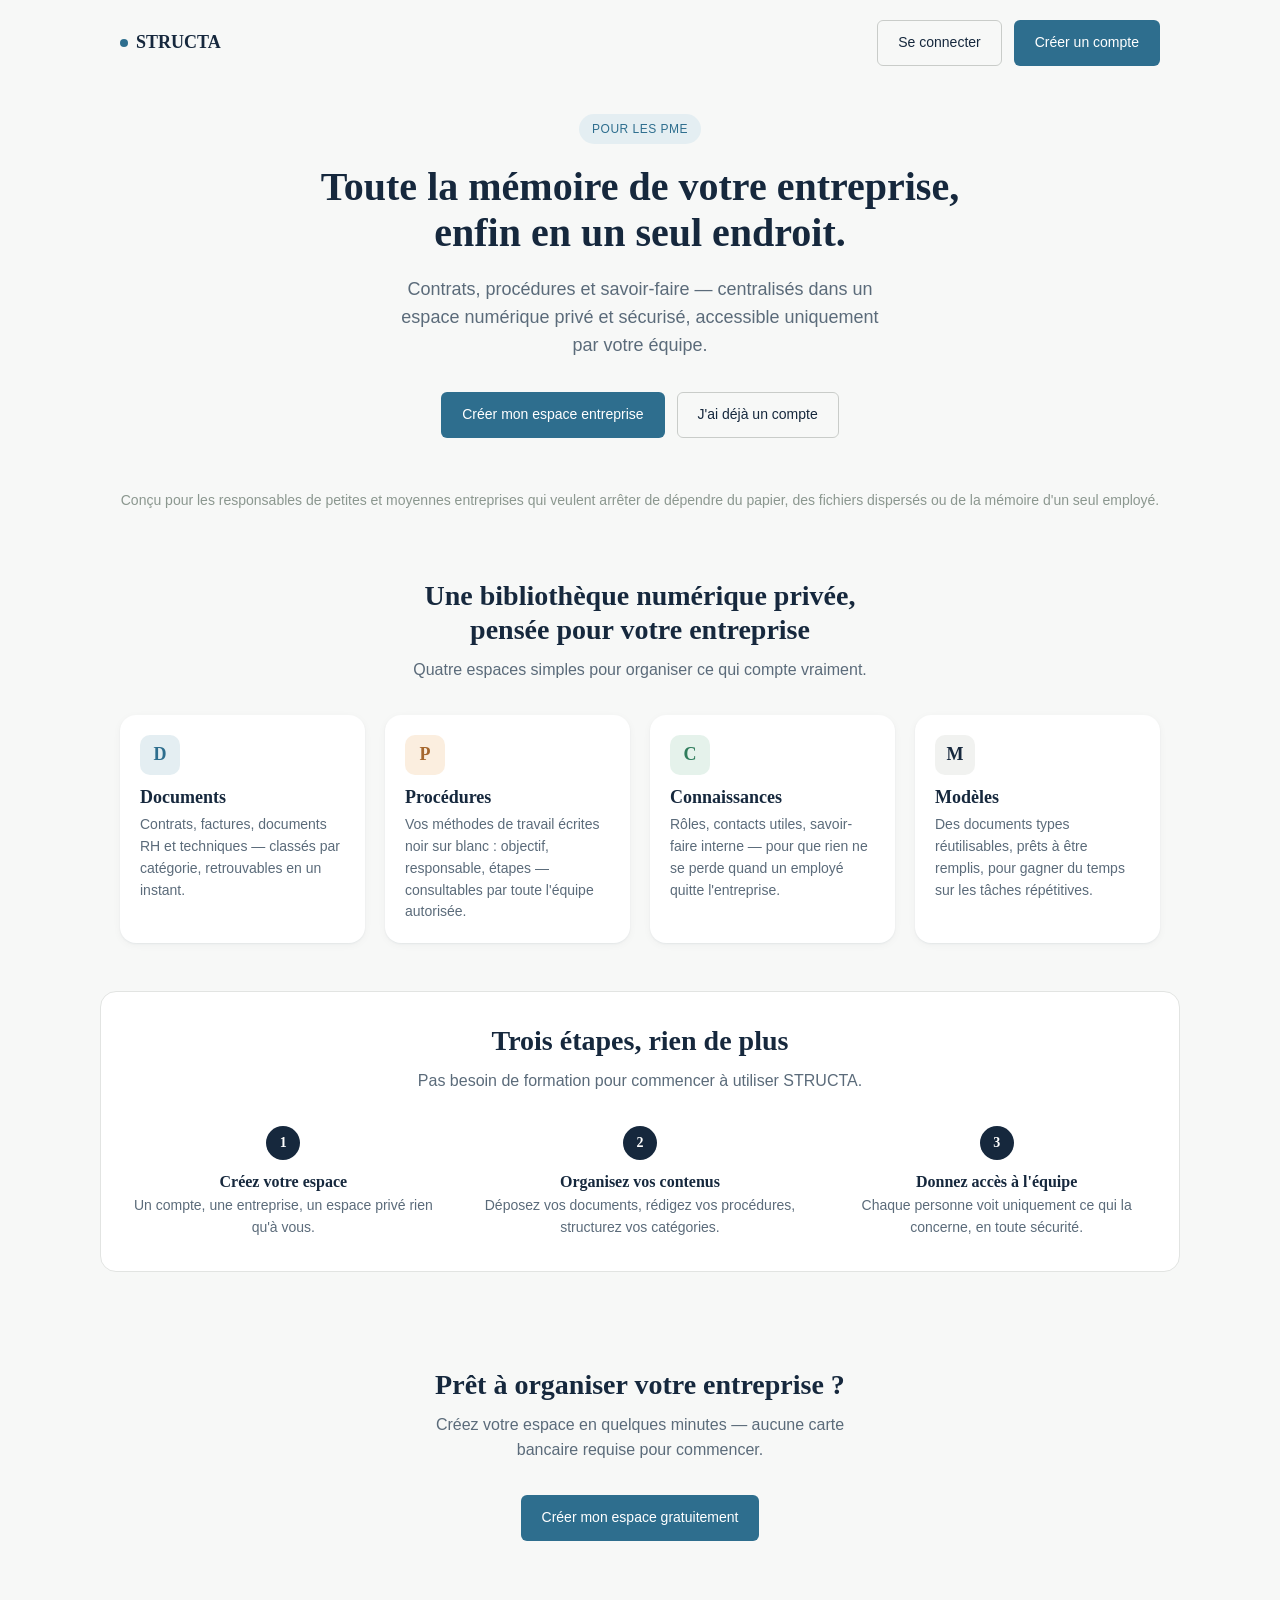
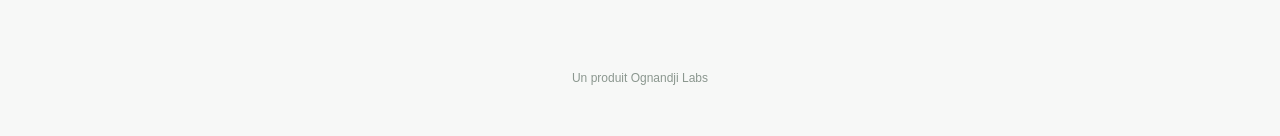
==== commit 85a17bd0: "Update index.html" ====
--- a/index.html
+++ b/index.html
@@ -3,16 +3,16 @@
 <head>
 <meta charset="UTF-8">
 <meta name="viewport" content="width=device-width, initial-scale=1.0">
-<title>Ognandji Docs — La documentation de votre entreprise, centralisée</title>
+<title>STRUCTA — La documentation de votre entreprise, centralisée</title>
 <link rel="preconnect" href="https://fonts.googleapis.com">
 <link rel="preconnect" href="https://fonts.gstatic.com" crossorigin>
-<link href="https://fonts.googleapis.com/css2?family=Fraunces:wght@500;600&family=IBM+Plex+Sans:wght@400;500&family=IBM+Plex+Mono:wght@400;500&display=swap" rel="stylesheet">
+<link href="https://fonts.googleapis.com/css2?family=Space+Grotesk:wght@500;600&family=Inter:wght@400;500;600&family=IBM+Plex+Mono:wght@400;500&display=swap" rel="stylesheet">
 <link rel="stylesheet" href="styles.css">
 </head>
 <body class="landing">
 
 <nav class="nav-bar fade-in-up">
-  <a href="index.html" class="brand-mark">Ognandji Docs</a>
+  <a href="index.html" class="brand-mark">STRUCTA</a>
   <div class="nav-actions">
     <a href="login.html" class="btn btn-secondary">Se connecter</a>
     <a href="login.html?tab=signup" class="btn btn-primary">Créer un compte</a>
@@ -68,7 +68,7 @@
 <section class="steps">
   <div class="steps-heading">
     <h2>Trois étapes, rien de plus</h2>
-    <p>Pas besoin de formation pour commencer à utiliser Ognandji Docs.</p>
+    <p>Pas besoin de formation pour commencer à utiliser STRUCTA.</p>
   </div>
   <div class="steps-grid">
     <div class="step">
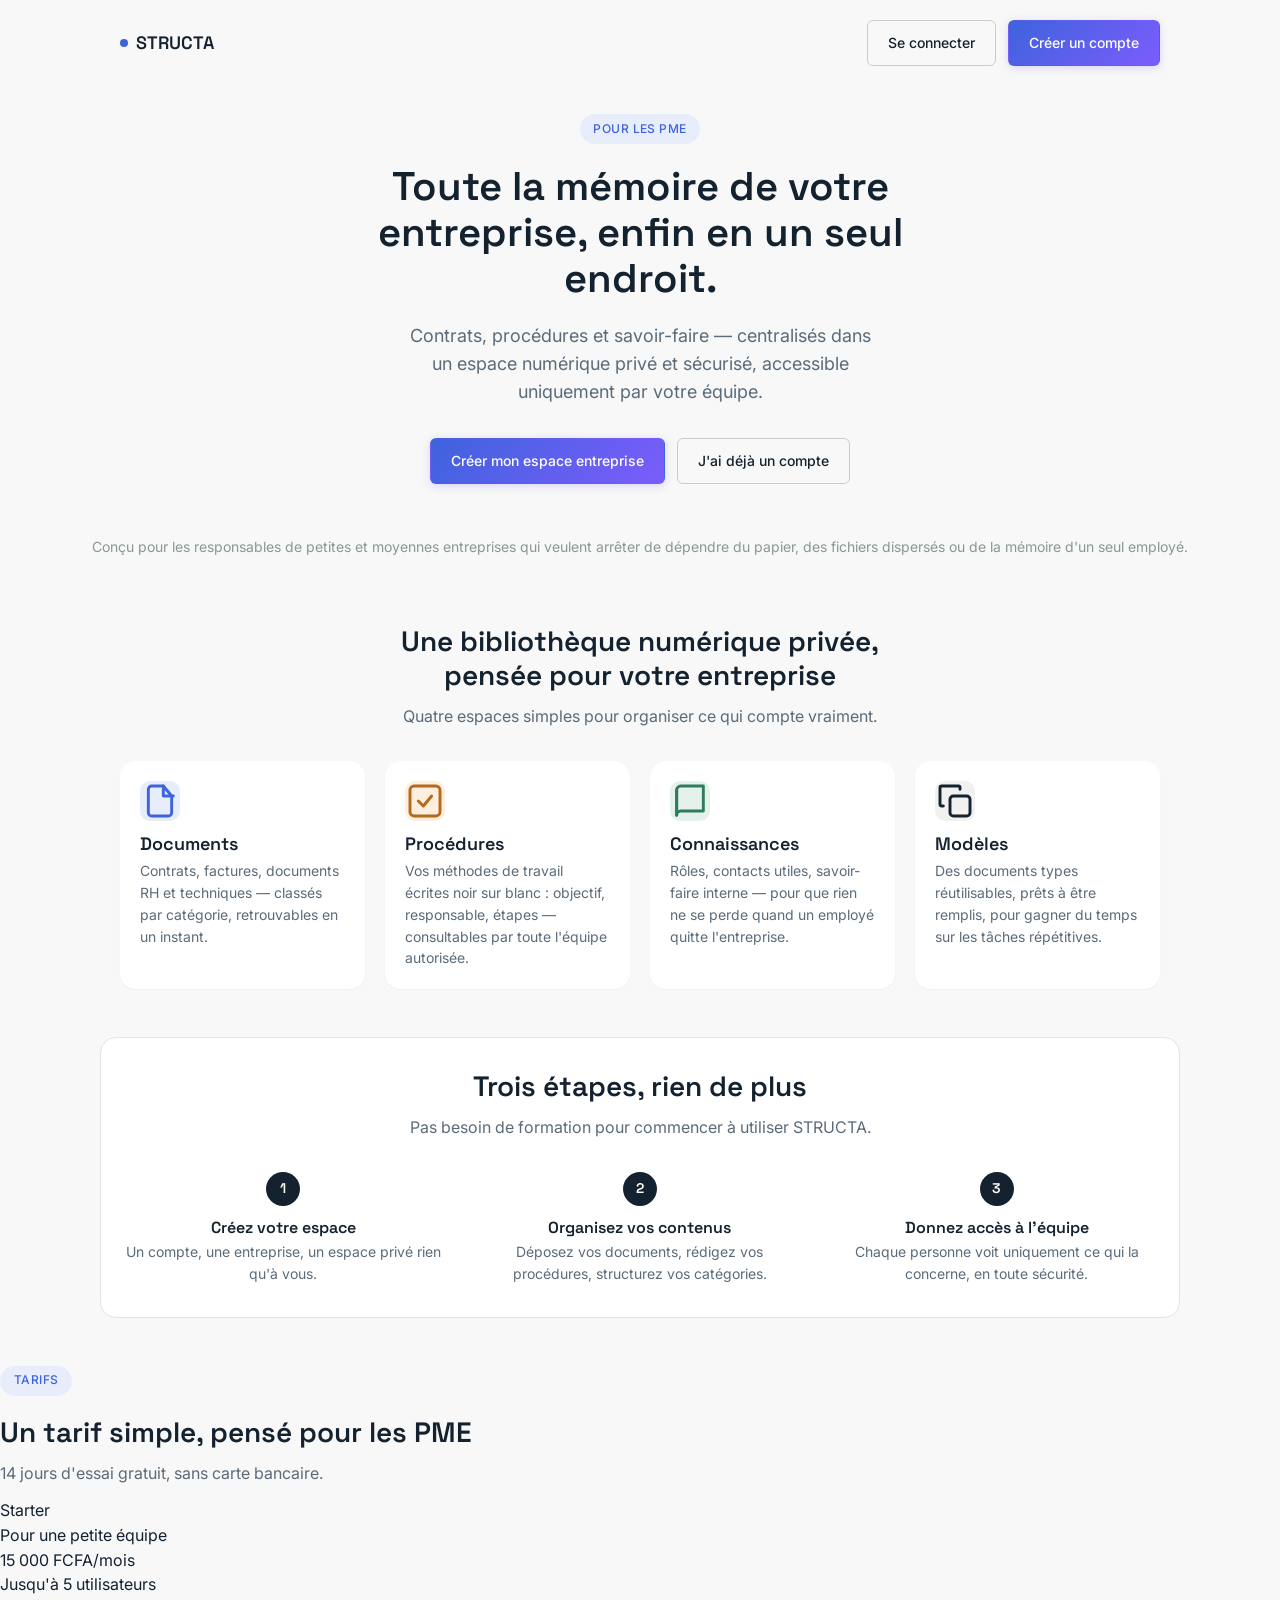
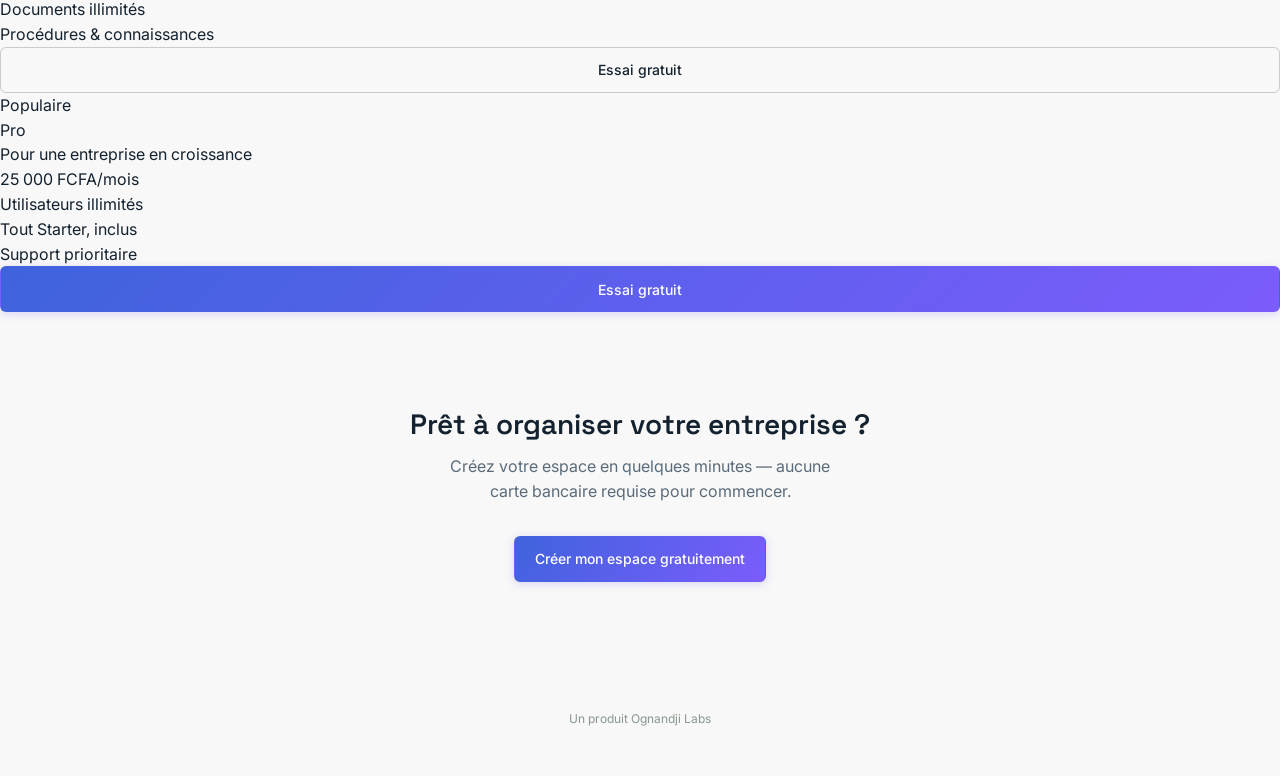
==== commit 397ca623: "Implement pricing section with plans and details Added pricing section with plans and features." ====
--- a/index.html
+++ b/index.html
@@ -3,7 +3,11 @@
 <head>
 <meta charset="UTF-8">
 <meta name="viewport" content="width=device-width, initial-scale=1.0">
+<meta name="description" content="STRUCTA centralise les contrats, procédures et connaissances de votre PME dans un espace numérique privé et sécurisé.">
 <title>STRUCTA — La documentation de votre entreprise, centralisée</title>
+<meta name="description" content="Centralisez contrats, procédures et savoir-faire de votre entreprise dans un espace privé et sécurisé.">
+<link rel="icon" type="image/svg+xml" href="data:image/svg+xml,%3Csvg xmlns=%27http://www.w3.org/2000/svg%27 viewBox=%270 0 32 32%27%3E%3Cdefs%3E%3ClinearGradient id=%27g%27 x1=%270%27 y1=%270%27 x2=%271%27 y2=%271%27%3E%3Cstop offset=%270%27 stop-color=%27%233E63DD%27/%3E%3Cstop offset=%271%27 stop-color=%27%237C5CFC%27/%3E%3C/linearGradient%3E%3C/defs%3E%3Ccircle cx=%2716%27 cy=%2716%27 r=%2714%27 fill=%27url(%23g)%27/%3E%3C/svg%3E">
+<link rel="icon" type="image/svg+xml" href="favicon.svg">
 <link rel="preconnect" href="https://fonts.googleapis.com">
 <link rel="preconnect" href="https://fonts.gstatic.com" crossorigin>
 <link href="https://fonts.googleapis.com/css2?family=Space+Grotesk:wght@500;600&family=Inter:wght@400;500;600&family=IBM+Plex+Mono:wght@400;500&display=swap" rel="stylesheet">
@@ -39,25 +43,25 @@
   <div class="features-grid">
 
     <div class="card feature-card">
-      <div class="feature-icon" style="background: var(--color-trust-light); color: var(--color-trust);">D</div>
+      <div class="feature-icon" style="background: var(--color-trust-light); color: var(--color-trust);"><svg viewBox="0 0 24 24" fill="none" stroke="currentColor" stroke-width="1.75" stroke-linecap="round" stroke-linejoin="round"><path d="M14 3H7a2 2 0 0 0-2 2v14a2 2 0 0 0 2 2h10a2 2 0 0 0 2-2V9z"/><path d="M14 3v6h6"/></svg></div>
       <h3>Documents</h3>
       <p>Contrats, factures, documents RH et techniques — classés par catégorie, retrouvables en un instant.</p>
     </div>
 
     <div class="card feature-card">
-      <div class="feature-icon" style="background: var(--color-amber-light); color: var(--color-amber-dark);">P</div>
+      <div class="feature-icon" style="background: var(--color-amber-light); color: var(--color-amber-dark);"><svg viewBox="0 0 24 24" fill="none" stroke="currentColor" stroke-width="1.75" stroke-linecap="round" stroke-linejoin="round"><rect x="3" y="3" width="18" height="18" rx="2.5"/><path d="M8 12l3 3 5-6"/></svg></div>
       <h3>Procédures</h3>
       <p>Vos méthodes de travail écrites noir sur blanc : objectif, responsable, étapes — consultables par toute l'équipe autorisée.</p>
     </div>
 
     <div class="card feature-card">
-      <div class="feature-icon" style="background: var(--color-success-bg); color: var(--color-success);">C</div>
+      <div class="feature-icon" style="background: var(--color-success-bg); color: var(--color-success);"><svg viewBox="0 0 24 24" fill="none" stroke="currentColor" stroke-width="1.75" stroke-linecap="round" stroke-linejoin="round"><path d="M4 5.5A2.5 2.5 0 0 1 6.5 3H20v15H6.5A2.5 2.5 0 0 0 4 20.5z"/><path d="M4 5.5V20.5"/></svg></div>
       <h3>Connaissances</h3>
       <p>Rôles, contacts utiles, savoir-faire interne — pour que rien ne se perde quand un employé quitte l'entreprise.</p>
     </div>
 
     <div class="card feature-card">
-      <div class="feature-icon" style="background: var(--color-surface-muted); color: var(--color-ink);">M</div>
+      <div class="feature-icon" style="background: var(--color-surface-muted); color: var(--color-ink);"><svg viewBox="0 0 24 24" fill="none" stroke="currentColor" stroke-width="1.75" stroke-linecap="round" stroke-linejoin="round"><rect x="9" y="9" width="12" height="12" rx="2"/><path d="M5 15H4a1 1 0 0 1-1-1V4a1 1 0 0 1 1-1h10a1 1 0 0 1 1 1v1"/></svg></div>
       <h3>Modèles</h3>
       <p>Des documents types réutilisables, prêts à être remplis, pour gagner du temps sur les tâches répétitives.</p>
     </div>
@@ -89,6 +93,42 @@
   </div>
 </section>
 
+<section class="pricing">
+  <div class="pricing-heading">
+    <span class="hero-eyebrow">Tarifs</span>
+    <h2>Un tarif simple, pensé pour les PME</h2>
+    <p>14 jours d'essai gratuit, sans carte bancaire.</p>
+  </div>
+  <div class="pricing-grid">
+
+    <div class="pricing-card">
+      <div class="pricing-plan">Starter</div>
+      <div class="pricing-sub">Pour une petite équipe</div>
+      <div class="pricing-price">15 000 <span>FCFA/mois</span></div>
+      <ul class="pricing-features">
+        <li>Jusqu'à 5 utilisateurs</li>
+        <li>Documents illimités</li>
+        <li>Procédures & connaissances</li>
+      </ul>
+      <a href="login.html?tab=signup" class="btn btn-secondary btn-block">Essai gratuit</a>
+    </div>
+
+    <div class="pricing-card pricing-card-highlight">
+      <span class="pricing-badge">Populaire</span>
+      <div class="pricing-plan">Pro</div>
+      <div class="pricing-sub">Pour une entreprise en croissance</div>
+      <div class="pricing-price">25 000 <span>FCFA/mois</span></div>
+      <ul class="pricing-features">
+        <li>Utilisateurs illimités</li>
+        <li>Tout Starter, inclus</li>
+        <li>Support prioritaire</li>
+      </ul>
+      <a href="login.html?tab=signup" class="btn btn-primary btn-block">Essai gratuit</a>
+    </div>
+
+  </div>
+</section>
+
 <section class="final-cta">
   <h2>Prêt à organiser votre entreprise ?</h2>
   <p>Créez votre espace en quelques minutes — aucune carte bancaire requise pour commencer.</p>
--- a/styles.css
+++ b/styles.css
@@ -1,1219 +1,327 @@
 /* ============================================================
-   OGNANDJI DOCS — feuille de style unique
+   STRUCTA — feuille de style unique
    Sections : Tokens · Base · Composants · Accueil · Connexion · Dashboard
    ============================================================ */
 
 /* ========== TOKENS ========== */
-/* Ognandji Docs — design tokens */
-
-:root {
-  /* Couleurs — marque */
-  --color-ink: #16283D;
-  --color-ink-soft: #2A3F58;
-  --color-trust: #2E6E8E;
-  --color-trust-dark: #24576F;
-  --color-trust-light: #E4EEF2;
-  --color-amber: #C87F3F;
-  --color-amber-dark: #A6672E;
-  --color-amber-light: #FBEEDF;
-
-  /* Couleurs — neutres */
-  --color-bg: #F7F8F7;
-  --color-surface: #FFFFFF;
-  --color-surface-muted: #F1F2F0;
-  --color-border: #E2E4E2;
-  --color-border-strong: #C9CCC9;
-
-  /* Texte */
-  --color-text-primary: #16283D;
-  --color-text-secondary: #5B6B7A;
-  --color-text-muted: #8B978F;
-  --color-text-on-trust: #FFFFFF;
-  --color-text-on-amber: #4A2E11;
-
-  /* États sémantiques */
-  --color-success: #2F7D5C;
-  --color-success-bg: #E5F2EB;
-  --color-danger: #B3432F;
-  --color-danger-bg: #FBEAE6;
-  --color-warning: #A6672E;
-  --color-warning-bg: #FBEEDF;
-
-  /* Typographie */
-  --font-display: 'Fraunces', Georgia, serif;
-  --font-body: 'IBM Plex Sans', -apple-system, Segoe UI, sans-serif;
-  --font-mono: 'IBM Plex Mono', Consolas, monospace;
-
-  --fs-xs: 0.75rem;
-  --fs-sm: 0.875rem;
-  --fs-base: 1rem;
-  --fs-md: 1.125rem;
-  --fs-lg: 1.375rem;
-  --fs-xl: 1.75rem;
-  --fs-2xl: 2.25rem;
-
-  /* Espacements */
-  --space-xs: 0.375rem;
-  --space-sm: 0.75rem;
-  --space-md: 1.25rem;
-  --space-lg: 2rem;
-  --space-xl: 3rem;
-
-  /* Rayons et ombres */
-  --radius-sm: 6px;
-  --radius-md: 10px;
-  --radius-lg: 16px;
-  --shadow-card: 0 1px 2px rgba(22, 40, 61, 0.06), 0 2px 8px rgba(22, 40, 61, 0.04);
-  --shadow-focus: 0 0 0 3px rgba(46, 110, 142, 0.18);
+:root{--color-ink:#14212F;--color-ink-soft:#26374A;--color-trust:#3E63DD;--color-trust-dark:#2F4FBD;--color-trust-light:#E8EDFC;--color-violet:#7C5CFC;--color-violet-dark:#6743E0;--color-violet-light:#F0ECFE;--color-amber:#E08A3C;--color-amber-dark:#B5691F;--color-amber-light:#FDEEDD;--color-bg:#F7F8F7;--color-surface:#FFFFFF;--color-surface-muted:#F1F2F0;--color-border:#E2E4E2;--color-border-strong:#C9CCC9;--color-text-primary:#14212F;--color-text-secondary:#5B6B7A;--color-text-muted:#8B978F;--color-text-on-trust:#FFFFFF;--color-text-on-amber:#4A2E11;--color-success:#2F7D5C;--color-success-bg:#E5F2EB;--color-danger:#B3432F;--color-danger-bg:#FBEAE6;--color-warning:#A6672E;--color-warning-bg:#FBEEDF;--font-display:'Space Grotesk',-apple-system,sans-serif;--font-body:'Inter',-apple-system,Segoe UI,sans-serif;--font-mono:'IBM Plex Mono',Consolas,monospace;--fs-xs:0.75rem;--fs-sm:0.875rem;--fs-base:1rem;--fs-md:1.125rem;--fs-lg:1.375rem;--fs-xl:1.75rem;--fs-2xl:2.25rem;--space-xs:0.375rem;--space-sm:0.75rem;--space-md:1.25rem;--space-lg:2rem;--space-xl:3rem;--radius-sm:6px;--radius-md:10px;--radius-lg:16px;--shadow-card:0 1px 2px rgba(20,33,47,0.06),0 2px 8px rgba(20,33,47,0.04);--shadow-focus:0 0 0 3px rgba(62,99,221,0.22)}
+
+/* ========== BASE ========== */
+*,*::before,*::after{box-sizing:border-box}
+html,body{margin:0;padding:0}
+body{font-family:var(--font-body);font-size:var(--fs-base);color:var(--color-text-primary);background:var(--color-bg);line-height:1.55;-webkit-font-smoothing:antialiased}
+h1,h2,h3,h4{font-family:var(--font-display);font-weight:600;color:var(--color-ink);margin:0 0 var(--space-sm);line-height:1.2}
+h1{font-size:var(--fs-2xl)}
+h2{font-size:var(--fs-xl)}
+h3{font-size:var(--fs-lg)}
+p{margin:0 0 var(--space-sm);color:var(--color-text-secondary)}
+a{color:var(--color-trust);text-decoration:none}
+a:hover{color:var(--color-trust-dark)}
+ul{list-style:none;margin:0;padding:0}
+img,svg{display:block;max-width:100%}
+::selection{background:var(--color-trust-light);color:var(--color-ink)}
+:focus-visible{outline:none;box-shadow:var(--shadow-focus);border-radius:var(--radius-sm)}
+
+/* ========== COMPOSANTS PARTAGÉS ========== */
+.btn{display:inline-flex;align-items:center;justify-content:center;gap:var(--space-xs);font-family:var(--font-body);font-size:var(--fs-sm);font-weight:500;padding:0.7rem 1.25rem;border-radius:var(--radius-sm);border:1px solid transparent;cursor:pointer;transition:background 0.2s ease,border-color 0.15s ease,transform 0.15s cubic-bezier(0.22,1,0.36,1),box-shadow 0.2s ease}
+.btn:active{transform:scale(0.98)}
+.btn-primary{background:linear-gradient(135deg,var(--color-trust),var(--color-violet));color:var(--color-text-on-trust);box-shadow:0 2px 10px rgba(124,92,252,0.22)}
+.btn-primary:hover{background:linear-gradient(135deg,var(--color-trust-dark),var(--color-violet-dark));box-shadow:0 8px 22px rgba(124,92,252,0.4);transform:translateY(-2px);color:var(--color-text-on-trust)}
+.btn-primary:active{transform:translateY(0) scale(0.97);color:var(--color-text-on-trust)}
+.btn-secondary{background:transparent;color:var(--color-ink);border-color:var(--color-border-strong);transition:background 0.15s ease,border-color 0.15s ease,transform 0.15s ease}
+.btn-secondary:hover{background:var(--color-surface-muted);transform:translateY(-1px);border-color:var(--color-trust);color:var(--color-ink)}
+.btn-block{width:100%}
+.field{margin-bottom:var(--space-md)}
+.field label{display:block;font-size:var(--fs-sm);font-weight:500;color:var(--color-ink);margin-bottom:var(--space-xs)}
+.field input{width:100%;font-family:var(--font-body);font-size:var(--fs-base);padding:0.7rem 0.85rem;border:1px solid var(--color-border-strong);border-radius:var(--radius-sm);background:var(--color-surface);color:var(--color-text-primary);transition:border-color 0.15s ease,box-shadow 0.15s ease}
+.field input:focus{outline:none;border-color:var(--color-trust);box-shadow:var(--shadow-focus)}
+.field-hint{font-size:var(--fs-xs);color:var(--color-text-muted);margin-top:var(--space-xs)}
+.field-error{font-size:var(--fs-xs);color:var(--color-danger);margin-top:var(--space-xs);display:none}
+.field.has-error input{border-color:var(--color-danger)}
+.field.has-error .field-error{display:block}
+.password-field{position:relative}
+.password-toggle{position:absolute;right:0.75rem;top:2.35rem;background:none;border:none;color:var(--color-text-muted);cursor:pointer;font-size:var(--fs-sm);font-family:var(--font-body);padding:4px}
+.password-toggle:hover{color:var(--color-trust)}
+.card{background:var(--color-surface);border-radius:var(--radius-lg);box-shadow:var(--shadow-card)}
+.badge{display:inline-flex;align-items:center;font-size:var(--fs-xs);font-weight:500;padding:0.25rem 0.65rem;border-radius:999px}
+.badge-success{background:var(--color-success-bg);color:var(--color-success)}
+.badge-warning{background:var(--color-warning-bg);color:var(--color-warning)}
+.badge-danger{background:var(--color-danger-bg);color:var(--color-danger)}
+.tabs{display:flex;gap:var(--space-xs);background:var(--color-surface-muted);padding:4px;border-radius:var(--radius-md);margin-bottom:var(--space-lg)}
+.tab{flex:1;text-align:center;padding:0.6rem 1rem;font-size:var(--fs-sm);font-weight:500;color:var(--color-text-secondary);background:transparent;border:none;border-radius:var(--radius-sm);cursor:pointer;transition:background 0.2s ease,color 0.2s ease,transform 0.1s ease}
+.tab.is-active{background:var(--color-surface);color:var(--color-ink);box-shadow:var(--shadow-card);animation:fadeSlideIn 0.25s ease both}
+.alert{display:flex;align-items:flex-start;gap:var(--space-xs);font-size:var(--fs-sm);padding:0.75rem 1rem;border-radius:var(--radius-sm);margin-bottom:var(--space-md)}
+.alert-danger{background:var(--color-danger-bg);color:var(--color-danger)}
+.alert-success{background:var(--color-success-bg);color:var(--color-success)}
+@keyframes fadeSlideUp{from{opacity:0;transform:translateY(14px)}to{opacity:1;transform:translateY(0)}}
+@keyframes fadeSlideIn{from{opacity:0;transform:translateY(6px)}to{opacity:1;transform:translateY(0)}}
+@keyframes slowSpin{from{transform:rotate(0deg)}to{transform:rotate(360deg)}}
+@keyframes gentlePulse{0%,100%{opacity:0.08}50%{opacity:0.16}}
+.fade-in-up{animation:fadeSlideUp 0.7s cubic-bezier(0.22,1,0.36,1) both}
+.fade-in-up-delay{animation:fadeSlideUp 0.7s cubic-bezier(0.22,1,0.36,1) 0.12s both}
+.form-enter{animation:fadeSlideIn 0.35s ease both}
+.toast-container{position:fixed;bottom:var(--space-md);right:var(--space-md);z-index:1000;display:flex;flex-direction:column;gap:var(--space-xs);max-width:340px}
+.toast{display:flex;align-items:flex-start;gap:var(--space-sm);background:var(--color-ink);color:#fff;padding:0.85rem 1rem;border-radius:var(--radius-md);font-size:var(--fs-sm);box-shadow:0 8px 24px rgba(20,33,47,0.22);animation:toastIn 0.25s cubic-bezier(0.22,1,0.36,1) both}
+.toast.is-leaving{animation:toastOut 0.2s ease both}
+.toast-icon{flex-shrink:0;width:20px;height:20px;border-radius:50%;display:flex;align-items:center;justify-content:center;font-size:12px;font-weight:700}
+.toast-success .toast-icon{background:var(--color-success);color:#fff}
+.toast-error .toast-icon{background:var(--color-danger);color:#fff}
+.toast-info .toast-icon{background:var(--color-trust);color:#fff}
+@keyframes toastIn{from{opacity:0;transform:translateY(8px) scale(0.98)}to{opacity:1;transform:translateY(0) scale(1)}}
+@keyframes toastOut{from{opacity:1;transform:translateY(0)}to{opacity:0;transform:translateY(8px)}}
+.modal-overlay{position:fixed;inset:0;background:rgba(20,33,47,0.45);display:flex;align-items:center;justify-content:center;z-index:1100;opacity:0;pointer-events:none;transition:opacity 0.2s ease}
+.modal-overlay.is-open{opacity:1;pointer-events:auto}
+.modal-overlay{align-items:flex-start;overflow-y:auto;padding:var(--space-xl) var(--space-sm)}
+.modal-box{background:var(--color-surface);border-radius:var(--radius-lg);padding:var(--space-lg);max-width:380px;width:calc(100% - 2rem);max-height:calc(100vh - 4rem);overflow-y:auto;box-shadow:0 20px 50px rgba(20,33,47,0.25);transform:translateY(10px) scale(0.98);transition:transform 0.2s ease;margin:auto}
+.modal-overlay.is-open .modal-box{transform:translateY(0) scale(1)}
+.modal-box h3{margin-bottom:var(--space-xs)}
+.modal-box p{margin-bottom:var(--space-lg)}
+.modal-actions{display:flex;gap:var(--space-sm);justify-content:flex-end}
+.btn-danger{background:var(--color-danger);color:#fff}
+.btn-danger:hover{background:#93372549;background:#96361f}
+.empty-state{text-align:center;padding:var(--space-xl) var(--space-md)}
+.empty-state-icon{width:48px;height:48px;border-radius:50%;background:var(--color-surface-muted);display:flex;align-items:center;justify-content:center;margin:0 auto var(--space-md);font-size:var(--fs-lg);color:var(--color-text-muted)}
+.empty-state h3{font-size:var(--fs-md);margin-bottom:var(--space-xs)}
+.empty-state p{max-width:320px;margin:0 auto var(--space-md);font-size:var(--fs-sm)}
+.empty-state-actions{display:flex;gap:var(--space-sm);justify-content:center;flex-wrap:wrap}
+.onboarding-banner{background:var(--color-ink);color:#fff;border-radius:var(--radius-lg);padding:var(--space-md) var(--space-lg);margin-bottom:var(--space-lg);position:relative}
+.onboarding-banner-close{position:absolute;top:var(--space-sm);right:var(--space-sm);background:none;border:none;color:rgba(255,255,255,0.6);cursor:pointer;font-size:var(--fs-md);line-height:1;padding:4px 8px}
+.onboarding-banner-close:hover{color:#fff}
+.onboarding-banner h3{color:#fff;font-size:var(--fs-md);margin-bottom:var(--space-xs)}
+.onboarding-banner p{color:rgba(255,255,255,0.7);font-size:var(--fs-sm);margin-bottom:var(--space-md);max-width:480px}
+.onboarding-steps{display:flex;gap:var(--space-md);flex-wrap:wrap}
+.onboarding-step{display:flex;align-items:center;gap:8px;font-size:var(--fs-sm);color:rgba(255,255,255,0.9);background:rgba(255,255,255,0.08);padding:0.5rem 0.85rem;border-radius:var(--radius-sm)}
+.onboarding-step-dot{width:8px;height:8px;border-radius:50%;border:1.5px solid rgba(255,255,255,0.6);flex-shrink:0}
+.trust-note{display:flex;align-items:center;gap:6px;font-size:var(--fs-xs);color:var(--color-text-muted)}
+.trust-note svg{flex-shrink:0}
+
+/* ========== PAGE ACCUEIL ========== */
+body.landing{background:var(--color-bg)}
+.nav-bar{display:flex;align-items:center;justify-content:space-between;max-width:1080px;margin:0 auto;padding:var(--space-md) var(--space-md) 0}
+.nav-bar .brand-mark{display:inline-flex;align-items:center;font-family:var(--font-display);font-size:var(--fs-md);font-weight:600;color:var(--color-ink);text-decoration:none}
+.nav-bar .brand-mark::before{content:'';display:inline-block;width:8px;height:8px;border-radius:50%;background:var(--color-trust);margin-right:8px}
+.nav-actions{display:flex;gap:var(--space-sm)}
+.hero{position:relative;max-width:720px;margin:0 auto;padding:var(--space-xl) var(--space-md) var(--space-lg);text-align:center;overflow:hidden}
+.hero-eyebrow{display:inline-block;font-size:var(--fs-xs);font-weight:500;letter-spacing:0.04em;text-transform:uppercase;color:var(--color-trust);background:var(--color-trust-light);padding:0.35rem 0.85rem;border-radius:999px;margin-bottom:var(--space-md)}
+.hero h1{font-size:2.5rem;line-height:1.15;margin-bottom:var(--space-md)}
+.hero p{font-size:var(--fs-md);max-width:480px;margin:0 auto var(--space-lg)}
+.hero-actions{display:flex;gap:var(--space-sm);justify-content:center;flex-wrap:wrap}
+.audience-strip{text-align:center;font-size:var(--fs-sm);color:var(--color-text-muted);padding:var(--space-md)}
+.features{max-width:1080px;margin:var(--space-xl) auto;padding:0 var(--space-md)}
+.features-heading{text-align:center;max-width:480px;margin:0 auto var(--space-lg)}
+.features-grid{display:grid;grid-template-columns:repeat(auto-fit,minmax(220px,1fr));gap:var(--space-md)}
+.feature-card{padding:var(--space-md);transition:transform 0.2s ease,box-shadow 0.2s ease}
+.feature-card:hover{transform:translateY(-3px);box-shadow:0 8px 24px rgba(20,33,47,0.08)}
+.feature-icon{width:40px;height:40px;border-radius:10px;display:flex;align-items:center;justify-content:center;margin-bottom:var(--space-sm);font-family:var(--font-display);font-weight:600;font-size:var(--fs-md)}
+.feature-card h3{font-size:var(--fs-md);margin-bottom:0.35rem}
+.feature-card p{font-size:var(--fs-sm);margin:0}
+.steps{max-width:1080px;margin:var(--space-xl) auto;padding:var(--space-lg) var(--space-md);background:var(--color-surface);border-radius:var(--radius-lg);border:1px solid var(--color-border)}
+.steps-heading{text-align:center;max-width:480px;margin:0 auto var(--space-lg)}
+.steps-grid{display:grid;grid-template-columns:repeat(auto-fit,minmax(200px,1fr));gap:var(--space-lg)}
+.step{text-align:center}
+.step-number{width:34px;height:34px;border-radius:50%;background:var(--color-ink);color:#fff;font-family:var(--font-display);font-weight:600;font-size:var(--fs-sm);display:flex;align-items:center;justify-content:center;margin:0 auto var(--space-sm)}
+.step h3{font-size:var(--fs-base);margin-bottom:0.25rem}
+.step p{font-size:var(--fs-sm);margin:0}
+.final-cta{max-width:720px;margin:var(--space-xl) auto;padding:var(--space-xl) var(--space-md);text-align:center}
+.final-cta h2{margin-bottom:var(--space-sm)}
+.final-cta p{max-width:420px;margin:0 auto var(--space-lg)}
+.landing-footer{text-align:center;font-size:var(--fs-xs);color:var(--color-text-muted);padding:var(--space-lg) var(--space-md) var(--space-xl)}
+@media (max-width:620px){.hero h1{font-size:1.9rem}.nav-bar{flex-direction:row}}
+@media (prefers-reduced-motion:reduce){.fade-in-up,.fade-in-up-delay{animation:none!important}}
+
+/* ========== PAGE CONNEXION / INSCRIPTION ========== */
+body{position:relative;min-height:100vh;overflow-x:hidden;background:radial-gradient(ellipse 900px 500px at 50% -10%,rgba(62,99,221,0.10),transparent 65%),radial-gradient(circle,rgba(20,33,47,0.06) 1px,transparent 1px) 0 0 / 22px 22px,var(--color-bg)}
+.atom-decor{position:fixed;top:50%;left:50%;width:720px;height:720px;transform:translate(-50%,-50%);pointer-events:none;z-index:0;opacity:0.55}
+.atom-decor svg{width:100%;height:100%;display:block}
+.auth-center{position:relative;z-index:1;max-width:420px;margin:0 auto;padding:var(--space-xl) var(--space-md) var(--space-lg);display:flex;flex-direction:column;align-items:center;min-height:100vh;justify-content:center}
+.auth-header{text-align:center;margin-bottom:var(--space-lg)}
+.auth-header .brand-mark{display:inline-block;font-family:var(--font-display);font-size:var(--fs-md);font-weight:600;color:var(--color-ink);letter-spacing:0.01em;margin-bottom:var(--space-sm)}
+.auth-header .brand-mark::before{content:'';display:inline-block;width:8px;height:8px;border-radius:50%;background:var(--color-trust);margin-right:8px;vertical-align:middle}
+.auth-header h1{font-size:var(--fs-xl);margin-bottom:var(--space-xs)}
+.auth-header p{font-size:var(--fs-sm);max-width:340px;margin:0 auto}
+.auth-card{width:100%;background:var(--color-surface);border-radius:var(--radius-lg);box-shadow:var(--shadow-card);padding:var(--space-lg);border:1px solid var(--color-border)}
+.auth-form-wrap h2{margin-bottom:var(--space-xs)}
+.auth-subtitle{margin-bottom:var(--space-lg)}
+.auth-card form{display:none}
+.auth-card form.is-active{display:block}
+.field-row{display:grid;grid-template-columns:1fr 1fr;gap:var(--space-sm)}
+.auth-meta{display:flex;align-items:center;justify-content:space-between;font-size:var(--fs-sm);margin:-0.25rem 0 var(--space-md)}
+.auth-meta label{display:flex;align-items:center;gap:6px;color:var(--color-text-secondary)}
+.auth-footer{text-align:center;font-size:var(--fs-xs);color:var(--color-text-muted);margin-top:var(--space-lg)}
+.field input{transition:border-color 0.15s ease,box-shadow 0.15s ease,transform 0.1s ease}
+.field input:focus{transform:translateY(-1px)}
+@media (max-width:480px){.auth-card{padding:var(--space-md)}}
+@media (prefers-reduced-motion:reduce){.fade-in-up,.fade-in-up-delay,.form-enter,.tab.is-active{animation:none!important}.atom-decor circle,.atom-decor animateMotion{display:none}}
+
+/* ========== PAGE TABLEAU DE BORD ========== */
+body.app{background:var(--color-bg)}
+.app-layout{display:flex;min-height:100vh}
+.sidebar{width:220px;flex-shrink:0;background:var(--color-surface);border-right:1px solid var(--color-border);padding:var(--space-md) var(--space-sm);display:flex;flex-direction:column;position:sticky;top:0;height:100vh}
+.sidebar-brand{display:inline-flex;align-items:center;font-family:var(--font-display);font-weight:600;font-size:var(--fs-base);color:var(--color-ink);text-decoration:none;padding:0 var(--space-xs);margin-bottom:var(--space-lg)}
+.sidebar-brand::before{content:'';display:inline-block;width:7px;height:7px;border-radius:50%;background:var(--color-trust);margin-right:8px}
+.sidebar-nav{display:flex;flex-direction:column;gap:2px}
+.sidebar-link{display:flex;align-items:center;gap:10px;padding:0.6rem var(--space-xs);border-radius:var(--radius-sm);font-size:var(--fs-sm);color:var(--color-text-secondary);text-decoration:none;transition:background 0.15s ease,color 0.15s ease}
+.sidebar-link:hover{background:var(--color-surface-muted);color:var(--color-ink)}
+.sidebar-link.is-active{background:var(--color-trust-light);color:var(--color-trust-dark);font-weight:500}
+.sidebar-icon{width:18px;height:18px;flex-shrink:0;display:inline-flex;align-items:center;justify-content:center}
+.sidebar-footer{margin-top:auto;padding:var(--space-sm) var(--space-xs);border-top:1px solid var(--color-border);display:flex;flex-direction:column;gap:var(--space-sm)}
+.app-main{flex:1;min-width:0;padding:var(--space-lg) var(--space-lg) var(--space-xl)}
+.app-header{display:flex;align-items:center;justify-content:space-between;gap:var(--space-md);margin-bottom:var(--space-lg);flex-wrap:wrap}
+.app-header h1{font-size:var(--fs-xl);margin:0}
+.app-search{display:flex;align-items:center;gap:8px;background:var(--color-surface);border:1px solid var(--color-border-strong);border-radius:var(--radius-sm);padding:0.5rem 0.85rem;min-width:220px;font-size:var(--fs-sm);color:var(--color-text-muted)}
+.app-search input{border:none;outline:none;background:transparent;font-family:var(--font-body);font-size:var(--fs-sm);width:100%;color:var(--color-text-primary)}
+.stats-grid{display:grid;grid-template-columns:repeat(auto-fit,minmax(160px,1fr));gap:var(--space-md);margin-bottom:var(--space-lg)}
+.stat-card{padding:var(--space-md)}
+.stat-card .stat-label{font-size:var(--fs-sm);color:var(--color-text-secondary);margin-bottom:4px}
+.stat-card .stat-value{font-family:var(--font-display);font-size:1.9rem;font-weight:600;color:var(--color-ink);line-height:1}
+.stat-card .stat-link{display:inline-block;margin-top:6px;font-size:var(--fs-xs);color:var(--color-trust)}
+.activity-card{padding:0;overflow:hidden}
+.activity-card-header{padding:var(--space-md) var(--space-md) 0}
+.activity-card-header h2{font-size:var(--fs-md);margin-bottom:var(--space-xs)}
+.activity-row{display:flex;align-items:center;gap:10px;padding:0.75rem var(--space-md);border-top:1px solid var(--color-border);font-size:var(--fs-sm)}
+.activity-row .activity-time{margin-left:auto;color:var(--color-text-muted);font-size:var(--fs-xs);white-space:nowrap}
+.mobile-topbar{display:none;align-items:center;justify-content:space-between;padding:var(--space-sm) var(--space-md);background:var(--color-surface);border-bottom:1px solid var(--color-border);position:sticky;top:0;z-index:60}
+.mobile-topbar .brand-mark{display:inline-flex;align-items:center;font-family:var(--font-display);font-weight:600;font-size:var(--fs-base);color:var(--color-ink);text-decoration:none}
+.mobile-topbar .brand-mark::before{content:'';display:inline-block;width:7px;height:7px;border-radius:50%;background:var(--color-trust);margin-right:8px}
+.hamburger-btn{background:none;border:none;font-size:22px;line-height:1;color:var(--color-ink);cursor:pointer;padding:4px 8px}
+.sidebar-overlay{display:none;position:fixed;inset:0;background:rgba(20,33,47,0.45);z-index:90}
+.sidebar-overlay.is-open{display:block}
+.page-loader{position:fixed;inset:0;background:var(--color-bg);z-index:2000;display:flex;align-items:center;justify-content:center;transition:opacity 0.25s ease}
+.page-loader.is-hidden{opacity:0;pointer-events:none}
+.spinner{width:32px;height:32px;border-radius:50%;border:3px solid var(--color-border);border-top-color:var(--color-trust);animation:spin 0.7s linear infinite}
+@keyframes spin{to{transform:rotate(360deg)}}
+@media (max-width:860px){
+.sidebar{display:flex;position:fixed;top:0;left:0;height:100vh;z-index:100;transform:translateX(-100%);transition:transform 0.25s ease;box-shadow:0 0 30px rgba(20,33,47,0.18)}
+.sidebar.is-open{transform:translateX(0)}
+.mobile-topbar{display:flex}
+.app-main{padding:var(--space-md)}
 }
 
-/* ========== BASE ========== */
-/* Ognandji Docs — base */
-
-*, *::before, *::after {
-  box-sizing: border-box;
+/* ========== PAGE DOCUMENTS ========== */
+
+.toolbar{display:flex;gap:var(--space-sm);flex-wrap:wrap}
+.category-strip{display:flex;gap:8px;flex-wrap:wrap;margin-bottom:var(--space-md)}
+.category-chip{display:inline-flex;align-items:center;gap:6px;font-size:var(--fs-sm);color:var(--color-text-secondary);background:var(--color-surface);border:1px solid var(--color-border-strong);padding:0.4rem 0.85rem;border-radius:999px;cursor:pointer;transition:background 0.15s ease,color 0.15s ease,border-color 0.15s ease}
+.category-chip:hover{border-color:var(--color-trust)}
+.category-chip.is-active{background:var(--color-trust-light);color:var(--color-trust-dark);border-color:transparent;font-weight:500}
+.category-chip-add{border-style:dashed}
+.doc-list{display:flex;flex-direction:column;gap:8px}
+.doc-row{display:flex;align-items:center;gap:12px;padding:0.85rem var(--space-md);background:var(--color-surface);border:1px solid var(--color-border);border-radius:var(--radius-md);transition:box-shadow 0.15s ease,transform 0.15s ease}
+.doc-row:hover{box-shadow:var(--shadow-card);transform:translateY(-1px)}
+.doc-icon{width:36px;height:36px;border-radius:8px;background:var(--color-trust-light);color:var(--color-trust-dark);display:flex;align-items:center;justify-content:center;font-family:var(--font-display);font-weight:600;flex-shrink:0}
+.doc-info{flex:1;min-width:0}
+.doc-name{font-size:var(--fs-sm);font-weight:500;color:var(--color-ink);white-space:nowrap;overflow:hidden;text-overflow:ellipsis}
+.doc-meta{font-size:var(--fs-xs);color:var(--color-text-muted);display:flex;gap:8px;align-items:center;margin-top:2px}
+.doc-actions{display:flex;gap:6px;flex-shrink:0}
+.icon-btn{width:34px;height:34px;border-radius:var(--radius-sm);border:1px solid var(--color-border-strong);background:var(--color-surface);color:var(--color-text-secondary);display:flex;align-items:center;justify-content:center;cursor:pointer;transition:background 0.15s ease,color 0.15s ease,border-color 0.15s ease}
+.icon-btn:hover{background:var(--color-surface-muted);color:var(--color-ink)}
+.icon-btn.icon-btn-danger:hover{background:var(--color-danger-bg);color:var(--color-danger);border-color:var(--color-danger)}
+.file-drop{border:1.5px dashed var(--color-border-strong);border-radius:var(--radius-md);padding:var(--space-md);text-align:center;font-size:var(--fs-sm);color:var(--color-text-muted);cursor:pointer;transition:border-color 0.15s ease,background 0.15s ease}
+.file-drop:hover{border-color:var(--color-trust);background:var(--color-trust-light)}
+.file-drop.has-file{border-color:var(--color-trust);color:var(--color-ink);font-weight:500}
+.field select{width:100%;font-family:var(--font-body);font-size:var(--fs-base);padding:0.7rem 0.85rem;border:1px solid var(--color-border-strong);border-radius:var(--radius-sm);background:var(--color-surface);color:var(--color-text-primary)}
+
+/* ========== PAGE PROCEDURES ========== */
+
+.proc-list{display:flex;flex-direction:column;gap:8px}
+.proc-row{display:flex;align-items:center;gap:12px;padding:0.85rem var(--space-md);background:var(--color-surface);border:1px solid var(--color-border);border-radius:var(--radius-md);cursor:pointer;transition:box-shadow 0.15s ease,transform 0.15s ease}
+.proc-row:hover{box-shadow:var(--shadow-card);transform:translateY(-1px)}
+.proc-icon{width:36px;height:36px;border-radius:8px;background:var(--color-violet-light);color:var(--color-violet-dark);display:flex;align-items:center;justify-content:center;font-size:16px;flex-shrink:0}
+.proc-info{flex:1;min-width:0}
+.proc-title{font-size:var(--fs-sm);font-weight:500;color:var(--color-ink);white-space:nowrap;overflow:hidden;text-overflow:ellipsis}
+.proc-meta{font-size:var(--fs-xs);color:var(--color-text-muted);display:flex;gap:8px;align-items:center;margin-top:2px}
+.field textarea{width:100%;font-family:var(--font-body);font-size:var(--fs-base);padding:0.7rem 0.85rem;border:1px solid var(--color-border-strong);border-radius:var(--radius-sm);background:var(--color-surface);color:var(--color-text-primary);resize:vertical;min-height:90px}
+.field textarea:focus{outline:none;border-color:var(--color-trust);box-shadow:var(--shadow-focus)}
+.modal-box-wide{max-width:560px}
+.proc-view-steps{margin:0;padding-left:1.2rem}
+.proc-view-steps li{margin-bottom:6px;color:var(--color-text-secondary);font-size:var(--fs-sm)}
+.proc-view-label{font-size:var(--fs-xs);text-transform:uppercase;letter-spacing:0.04em;color:var(--color-text-muted);margin-bottom:2px;margin-top:var(--space-md)}
+.proc-view-label:first-child{margin-top:0}
+.proc-view-value{font-size:var(--fs-sm);color:var(--color-ink)}
+
+/* ========== PAGE CONNAISSANCES ========== */
+
+.know-list{display:flex;flex-direction:column;gap:8px}
+.know-row{display:flex;align-items:center;gap:12px;padding:0.85rem var(--space-md);background:var(--color-surface);border:1px solid var(--color-border);border-radius:var(--radius-md);cursor:pointer;transition:box-shadow 0.15s ease,transform 0.15s ease}
+.know-row:hover{box-shadow:var(--shadow-card);transform:translateY(-1px)}
+.know-icon{width:36px;height:36px;border-radius:8px;display:flex;align-items:center;justify-content:center;font-size:16px;flex-shrink:0}
+.know-icon-role{background:var(--color-trust-light);color:var(--color-trust-dark)}
+.know-icon-contact{background:var(--color-amber-light);color:var(--color-amber-dark)}
+.know-icon-note{background:var(--color-surface-muted);color:var(--color-ink)}
+.know-info{flex:1;min-width:0}
+.know-title{font-size:var(--fs-sm);font-weight:500;color:var(--color-ink);white-space:nowrap;overflow:hidden;text-overflow:ellipsis}
+.know-meta{font-size:var(--fs-xs);color:var(--color-text-muted);margin-top:2px}
+
+/* ========== FINITIONS V2 : chargement, menu mobile ========== */
+
+.skeleton-row{height:52px;border-radius:var(--radius-md);background:linear-gradient(90deg,var(--color-surface-muted) 25%,var(--color-border) 37%,var(--color-surface-muted) 63%);background-size:400% 100%;animation:skeletonShine 1.4s ease infinite;margin-bottom:8px}
+@keyframes skeletonShine{0%{background-position:100% 50%}100%{background-position:0% 50%}}
+.stat-card.is-loading .stat-value{opacity:0.35}
+
+.mobile-nav-toggle{display:none;background:var(--color-surface);border:1px solid var(--color-border-strong);border-radius:var(--radius-sm);width:38px;height:38px;align-items:center;justify-content:center;cursor:pointer;color:var(--color-ink);font-size:18px;flex-shrink:0}
+.sidebar-backdrop{display:none}
+
+@media (max-width: 860px){
+  .sidebar{position:fixed;top:0;left:0;height:100vh;width:240px;z-index:2000;transform:translateX(-100%);transition:transform 0.25s cubic-bezier(0.22,1,0.36,1);box-shadow:0 0 40px rgba(20,33,47,0.25)}
+  .sidebar.is-open{transform:translateX(0)}
+  .mobile-nav-toggle{display:inline-flex}
+  .sidebar-backdrop{display:block;position:fixed;inset:0;background:rgba(20,33,47,0.45);z-index:1900;opacity:0;pointer-events:none;transition:opacity 0.2s ease}
+  .sidebar-backdrop.is-open{opacity:1;pointer-events:auto}
+  .app-header{gap:var(--space-sm)}
 }
 
-html, body {
-  margin: 0;
-  padding: 0;
+/* ========== ECRAN DE CHARGEMENT PLEIN ECRAN ========== */
+
+.page-loader{position:fixed;inset:0;background:var(--color-bg);z-index:2500;display:flex;align-items:center;justify-content:center;transition:opacity 0.25s ease}
+.page-loader.is-hidden{opacity:0;pointer-events:none}
+.spinner{width:32px;height:32px;border-radius:50%;border:3px solid var(--color-border);border-top-color:var(--color-trust);animation:spin 0.7s linear infinite}
+@keyframes spin{to{transform:rotate(360deg)}}
+
+/* ========== CORRECTIFS MOBILE ========== */
+
+@media (max-width: 640px) {
+  .field-row{grid-template-columns:1fr}
+  .modal-actions{flex-wrap:wrap-reverse}
+  .modal-actions .btn{flex:1;min-width:120px}
+  .app-header{flex-direction:column;align-items:stretch}
+  .app-search{min-width:0}
+  .toolbar{flex-direction:column}
+  .toolbar .btn{width:100%}
+  .doc-row,.proc-row,.know-row{flex-wrap:wrap}
+  .doc-actions{margin-left:auto}
+  .stats-grid{grid-template-columns:repeat(2, 1fr)}
+  .hero h1{font-size:1.6rem}
+  .nav-actions{flex-wrap:wrap;justify-content:center}
 }
 
-body {
-  font-family: var(--font-body);
-  font-size: var(--fs-base);
-  color: var(--color-text-primary);
-  background: var(--color-bg);
-  line-height: 1.55;
-  -webkit-font-smoothing: antialiased;
-}
-
-h1, h2, h3, h4 {
-  font-family: var(--font-display);
-  font-weight: 600;
-  color: var(--color-ink);
-  margin: 0 0 var(--space-sm);
-  line-height: 1.2;
-}
-
-h1 { font-size: var(--fs-2xl); }
-h2 { font-size: var(--fs-xl); }
-h3 { font-size: var(--fs-lg); }
-
-p {
-  margin: 0 0 var(--space-sm);
-  color: var(--color-text-secondary);
-}
-
-a {
-  color: var(--color-trust);
-  text-decoration: none;
-}
-
-a:hover {
-  color: var(--color-trust-dark);
-}
-
-ul {
-  list-style: none;
-  margin: 0;
-  padding: 0;
-}
-
-img, svg {
-  display: block;
-  max-width: 100%;
-}
-
-::selection {
-  background: var(--color-trust-light);
-  color: var(--color-ink);
-}
-
-:focus-visible {
-  outline: none;
-  box-shadow: var(--shadow-focus);
-  border-radius: var(--radius-sm);
-}
-
-/* ========== COMPOSANTS PARTAGÉS ========== */
-/* Ognandji Docs — composants */
-
-.btn {
-  display: inline-flex;
-  align-items: center;
-  justify-content: center;
-  gap: var(--space-xs);
-  font-family: var(--font-body);
-  font-size: var(--fs-sm);
-  font-weight: 500;
-  padding: 0.7rem 1.25rem;
-  border-radius: var(--radius-sm);
-  border: 1px solid transparent;
-  cursor: pointer;
-  transition: background 0.15s ease, border-color 0.15s ease, transform 0.05s ease;
-}
-
-.btn:active {
-  transform: scale(0.98);
-}
-
-.btn-primary {
-  background: var(--color-trust);
-  color: var(--color-text-on-trust);
-}
-
-.btn-primary:hover {
-  background: var(--color-trust-dark);
-}
-
-.btn-secondary {
-  background: transparent;
-  color: var(--color-ink);
-  border-color: var(--color-border-strong);
-}
-
-.btn-secondary:hover {
-  background: var(--color-surface-muted);
-}
-
-.btn-block {
-  width: 100%;
-}
-
-/* Champs de formulaire */
-.field {
-  margin-bottom: var(--space-md);
-}
-
-.field label {
-  display: block;
-  font-size: var(--fs-sm);
-  font-weight: 500;
-  color: var(--color-ink);
-  margin-bottom: var(--space-xs);
-}
-
-.field input {
-  width: 100%;
-  font-family: var(--font-body);
-  font-size: var(--fs-base);
-  padding: 0.7rem 0.85rem;
-  border: 1px solid var(--color-border-strong);
-  border-radius: var(--radius-sm);
-  background: var(--color-surface);
-  color: var(--color-text-primary);
-  transition: border-color 0.15s ease, box-shadow 0.15s ease;
-}
-
-.field input:focus {
-  outline: none;
-  border-color: var(--color-trust);
-  box-shadow: var(--shadow-focus);
-}
-
-.field-hint {
-  font-size: var(--fs-xs);
-  color: var(--color-text-muted);
-  margin-top: var(--space-xs);
-}
-
-.field-error {
-  font-size: var(--fs-xs);
-  color: var(--color-danger);
-  margin-top: var(--space-xs);
-  display: none;
-}
-
-.field.has-error input {
-  border-color: var(--color-danger);
-}
-
-.field.has-error .field-error {
-  display: block;
-}
-
-.password-field {
-  position: relative;
-}
-
-.password-toggle {
-  position: absolute;
-  right: 0.75rem;
-  top: 2.35rem;
-  background: none;
-  border: none;
-  color: var(--color-text-muted);
-  cursor: pointer;
-  font-size: var(--fs-sm);
-  font-family: var(--font-body);
-  padding: 4px;
-}
-
-.password-toggle:hover {
-  color: var(--color-trust);
-}
-
-/* Carte */
-.card {
-  background: var(--color-surface);
-  border-radius: var(--radius-lg);
-  box-shadow: var(--shadow-card);
-}
-
-/* Badge */
-.badge {
-  display: inline-flex;
-  align-items: center;
-  font-size: var(--fs-xs);
-  font-weight: 500;
-  padding: 0.25rem 0.65rem;
-  border-radius: 999px;
-}
-
-.badge-success { background: var(--color-success-bg); color: var(--color-success); }
-.badge-warning { background: var(--color-warning-bg); color: var(--color-warning); }
-.badge-danger { background: var(--color-danger-bg); color: var(--color-danger); }
-
-/* Onglets */
-.tabs {
-  display: flex;
-  gap: var(--space-xs);
-  background: var(--color-surface-muted);
-  padding: 4px;
-  border-radius: var(--radius-md);
-  margin-bottom: var(--space-lg);
-}
-
-.tab {
-  flex: 1;
-  text-align: center;
-  padding: 0.6rem 1rem;
-  font-size: var(--fs-sm);
-  font-weight: 500;
-  color: var(--color-text-secondary);
-  background: transparent;
-  border: none;
-  border-radius: var(--radius-sm);
-  cursor: pointer;
-  transition: background 0.15s ease, color 0.15s ease;
-}
-
-.tab.is-active {
-  background: var(--color-surface);
-  color: var(--color-ink);
-  box-shadow: var(--shadow-card);
-}
-
-/* Alerte inline */
-.alert {
-  display: flex;
-  align-items: flex-start;
-  gap: var(--space-xs);
-  font-size: var(--fs-sm);
-  padding: 0.75rem 1rem;
-  border-radius: var(--radius-sm);
-  margin-bottom: var(--space-md);
-}
-
-.alert-danger {
-  background: var(--color-danger-bg);
-  color: var(--color-danger);
-}
-
-.alert-success {
-  background: var(--color-success-bg);
-  color: var(--color-success);
-}
-
-/* Animations */
-
-@keyframes fadeSlideUp {
-  from { opacity: 0; transform: translateY(14px); }
-  to { opacity: 1; transform: translateY(0); }
-}
-
-@keyframes fadeSlideIn {
-  from { opacity: 0; transform: translateY(6px); }
-  to { opacity: 1; transform: translateY(0); }
-}
-
-@keyframes slowSpin {
-  from { transform: rotate(0deg); }
-  to { transform: rotate(360deg); }
-}
-
-@keyframes gentlePulse {
-  0%, 100% { opacity: 0.08; }
-  50% { opacity: 0.16; }
-}
-
-.fade-in-up {
-  animation: fadeSlideUp 0.7s cubic-bezier(0.22, 1, 0.36, 1) both;
-}
-
-.fade-in-up-delay {
-  animation: fadeSlideUp 0.7s cubic-bezier(0.22, 1, 0.36, 1) 0.12s both;
-}
-
-.form-enter {
-  animation: fadeSlideIn 0.35s ease both;
-}
-
-.btn-primary {
-  transition: background 0.15s ease, border-color 0.15s ease, transform 0.15s ease, box-shadow 0.15s ease;
-}
-
-.btn-primary:hover {
-  transform: translateY(-1px);
-  box-shadow: 0 4px 14px rgba(46, 110, 142, 0.28);
-}
-
-.btn-secondary:hover {
-  transform: translateY(-1px);
-}
-
-.tab {
-  transition: background 0.2s ease, color 0.2s ease, transform 0.1s ease;
-}
-
-.tab.is-active {
-  animation: fadeSlideIn 0.25s ease both;
-}
-
-/* ============================
-   Toasts (retours visuels)
-   ============================ */
-
-.toast-container {
-  position: fixed;
-  bottom: var(--space-md);
-  right: var(--space-md);
-  z-index: 1000;
-  display: flex;
-  flex-direction: column;
-  gap: var(--space-xs);
-  max-width: 340px;
-}
-
-.toast {
-  display: flex;
-  align-items: flex-start;
-  gap: var(--space-sm);
-  background: var(--color-ink);
-  color: #fff;
-  padding: 0.85rem 1rem;
-  border-radius: var(--radius-md);
-  font-size: var(--fs-sm);
-  box-shadow: 0 8px 24px rgba(22, 40, 61, 0.22);
-  animation: toastIn 0.25s cubic-bezier(0.22, 1, 0.36, 1) both;
-}
-
-.toast.is-leaving {
-  animation: toastOut 0.2s ease both;
-}
-
-.toast-icon {
-  flex-shrink: 0;
-  width: 20px;
-  height: 20px;
-  border-radius: 50%;
-  display: flex;
-  align-items: center;
-  justify-content: center;
-  font-size: 12px;
-  font-weight: 700;
-}
-
-.toast-success .toast-icon { background: var(--color-success); color: #fff; }
-.toast-error .toast-icon { background: var(--color-danger); color: #fff; }
-.toast-info .toast-icon { background: var(--color-trust); color: #fff; }
-
-@keyframes toastIn {
-  from { opacity: 0; transform: translateY(8px) scale(0.98); }
-  to { opacity: 1; transform: translateY(0) scale(1); }
-}
-
-@keyframes toastOut {
-  from { opacity: 1; transform: translateY(0); }
-  to { opacity: 0; transform: translateY(8px); }
-}
-
-/* ============================
-   Modale de confirmation
-   ============================ */
-
-.modal-overlay {
-  position: fixed;
-  inset: 0;
-  background: rgba(22, 40, 61, 0.45);
-  display: flex;
-  align-items: center;
-  justify-content: center;
-  z-index: 1100;
-  opacity: 0;
-  pointer-events: none;
-  transition: opacity 0.2s ease;
-}
-
-.modal-overlay.is-open {
-  opacity: 1;
-  pointer-events: auto;
-}
-
-.modal-box {
-  background: var(--color-surface);
-  border-radius: var(--radius-lg);
-  padding: var(--space-lg);
-  max-width: 380px;
-  width: calc(100% - 2rem);
-  box-shadow: 0 20px 50px rgba(22, 40, 61, 0.25);
-  transform: translateY(10px) scale(0.98);
-  transition: transform 0.2s ease;
-}
-
-.modal-overlay.is-open .modal-box {
-  transform: translateY(0) scale(1);
-}
-
-.modal-box h3 {
-  margin-bottom: var(--space-xs);
-}
-
-.modal-box p {
-  margin-bottom: var(--space-lg);
-}
-
-.modal-actions {
-  display: flex;
-  gap: var(--space-sm);
-  justify-content: flex-end;
-}
-
-.btn-danger {
-  background: var(--color-danger);
-  color: #fff;
-}
-
-.btn-danger:hover {
-  background: #93372549;
-  background: #96361f;
-}
-
-/* ============================
-   État vide
-   ============================ */
-
-.empty-state {
-  text-align: center;
-  padding: var(--space-xl) var(--space-md);
-}
-
-.empty-state-icon {
-  width: 48px;
-  height: 48px;
-  border-radius: 50%;
-  background: var(--color-surface-muted);
-  display: flex;
-  align-items: center;
-  justify-content: center;
-  margin: 0 auto var(--space-md);
-  font-size: var(--fs-lg);
-  color: var(--color-text-muted);
-}
-
-.empty-state h3 {
-  font-size: var(--fs-md);
-  margin-bottom: var(--space-xs);
-}
-
-.empty-state p {
-  max-width: 320px;
-  margin: 0 auto var(--space-md);
-  font-size: var(--fs-sm);
-}
-
-.empty-state-actions {
-  display: flex;
-  gap: var(--space-sm);
-  justify-content: center;
-  flex-wrap: wrap;
-}
-
-/* ============================
-   Bandeau d'accueil / onboarding
-   ============================ */
-
-.onboarding-banner {
-  background: var(--color-ink);
-  color: #fff;
-  border-radius: var(--radius-lg);
-  padding: var(--space-md) var(--space-lg);
-  margin-bottom: var(--space-lg);
-  position: relative;
-}
-
-.onboarding-banner-close {
-  position: absolute;
-  top: var(--space-sm);
-  right: var(--space-sm);
-  background: none;
-  border: none;
-  color: rgba(255,255,255,0.6);
-  cursor: pointer;
-  font-size: var(--fs-md);
-  line-height: 1;
-  padding: 4px 8px;
-}
-
-.onboarding-banner-close:hover {
-  color: #fff;
-}
-
-.onboarding-banner h3 {
-  color: #fff;
-  font-size: var(--fs-md);
-  margin-bottom: var(--space-xs);
-}
-
-.onboarding-banner p {
-  color: rgba(255,255,255,0.7);
-  font-size: var(--fs-sm);
-  margin-bottom: var(--space-md);
-  max-width: 480px;
-}
-
-.onboarding-steps {
-  display: flex;
-  gap: var(--space-md);
-  flex-wrap: wrap;
-}
-
-.onboarding-step {
-  display: flex;
-  align-items: center;
-  gap: 8px;
-  font-size: var(--fs-sm);
-  color: rgba(255,255,255,0.9);
-  background: rgba(255,255,255,0.08);
-  padding: 0.5rem 0.85rem;
-  border-radius: var(--radius-sm);
-}
-
-.onboarding-step-dot {
-  width: 8px;
-  height: 8px;
-  border-radius: 50%;
-  border: 1.5px solid rgba(255,255,255,0.6);
-  flex-shrink: 0;
-}
-
-/* ============================
-   Badge de confiance
-   ============================ */
-
-.trust-note {
-  display: flex;
-  align-items: center;
-  gap: 6px;
-  font-size: var(--fs-xs);
-  color: var(--color-text-muted);
-}
-
-.trust-note svg {
-  flex-shrink: 0;
-}
-
-/* ========== PAGE ACCUEIL ========== */
-/* Ognandji Docs — page d'accueil */
-
-body.landing {
-  background: var(--color-bg);
-}
-
-.nav-bar {
-  display: flex;
-  align-items: center;
-  justify-content: space-between;
-  max-width: 1080px;
-  margin: 0 auto;
-  padding: var(--space-md) var(--space-md) 0;
-}
-
-.nav-bar .brand-mark {
-  display: inline-flex;
-  align-items: center;
-  font-family: var(--font-display);
-  font-size: var(--fs-md);
-  font-weight: 600;
-  color: var(--color-ink);
-  text-decoration: none;
-}
-
-.nav-bar .brand-mark::before {
-  content: '';
-  display: inline-block;
-  width: 8px;
-  height: 8px;
-  border-radius: 50%;
-  background: var(--color-trust);
-  margin-right: 8px;
-}
-
-.nav-actions {
-  display: flex;
-  gap: var(--space-sm);
-}
-
-/* Hero */
-.hero {
-  position: relative;
-  max-width: 720px;
-  margin: 0 auto;
-  padding: var(--space-xl) var(--space-md) var(--space-lg);
-  text-align: center;
-  overflow: hidden;
-}
-
-.hero-eyebrow {
-  display: inline-block;
-  font-size: var(--fs-xs);
-  font-weight: 500;
-  letter-spacing: 0.04em;
-  text-transform: uppercase;
-  color: var(--color-trust);
-  background: var(--color-trust-light);
-  padding: 0.35rem 0.85rem;
-  border-radius: 999px;
-  margin-bottom: var(--space-md);
-}
-
-.hero h1 {
-  font-size: 2.5rem;
-  line-height: 1.15;
-  margin-bottom: var(--space-md);
-}
-
-.hero p {
-  font-size: var(--fs-md);
-  max-width: 480px;
-  margin: 0 auto var(--space-lg);
-}
-
-.hero-actions {
-  display: flex;
-  gap: var(--space-sm);
-  justify-content: center;
-  flex-wrap: wrap;
-}
-
-/* Bandeau "pour qui" */
-.audience-strip {
-  text-align: center;
-  font-size: var(--fs-sm);
-  color: var(--color-text-muted);
-  padding: var(--space-md);
-}
-
-/* Fonctionnalités */
-.features {
-  max-width: 1080px;
-  margin: var(--space-xl) auto;
-  padding: 0 var(--space-md);
-}
-
-.features-heading {
-  text-align: center;
-  max-width: 480px;
-  margin: 0 auto var(--space-lg);
-}
-
-.features-grid {
-  display: grid;
-  grid-template-columns: repeat(auto-fit, minmax(220px, 1fr));
-  gap: var(--space-md);
-}
-
-.feature-card {
-  padding: var(--space-md);
-  transition: transform 0.2s ease, box-shadow 0.2s ease;
-}
-
-.feature-card:hover {
-  transform: translateY(-3px);
-  box-shadow: 0 8px 24px rgba(22, 40, 61, 0.08);
-}
-
-.feature-icon {
-  width: 40px;
-  height: 40px;
-  border-radius: 10px;
-  display: flex;
-  align-items: center;
-  justify-content: center;
-  margin-bottom: var(--space-sm);
-  font-family: var(--font-display);
-  font-weight: 600;
-  font-size: var(--fs-md);
-}
-
-.feature-card h3 {
-  font-size: var(--fs-md);
-  margin-bottom: 0.35rem;
-}
-
-.feature-card p {
-  font-size: var(--fs-sm);
-  margin: 0;
-}
-
-/* Étapes */
-.steps {
-  max-width: 1080px;
-  margin: var(--space-xl) auto;
-  padding: var(--space-lg) var(--space-md);
-  background: var(--color-surface);
-  border-radius: var(--radius-lg);
-  border: 1px solid var(--color-border);
-}
-
-.steps-heading {
-  text-align: center;
-  max-width: 480px;
-  margin: 0 auto var(--space-lg);
-}
-
-.steps-grid {
-  display: grid;
-  grid-template-columns: repeat(auto-fit, minmax(200px, 1fr));
-  gap: var(--space-lg);
-}
-
-.step {
-  text-align: center;
-}
-
-.step-number {
-  width: 34px;
-  height: 34px;
-  border-radius: 50%;
-  background: var(--color-ink);
-  color: #fff;
-  font-family: var(--font-display);
-  font-weight: 600;
-  font-size: var(--fs-sm);
-  display: flex;
-  align-items: center;
-  justify-content: center;
-  margin: 0 auto var(--space-sm);
-}
-
-.step h3 {
-  font-size: var(--fs-base);
-  margin-bottom: 0.25rem;
-}
-
-.step p {
-  font-size: var(--fs-sm);
-  margin: 0;
-}
-
-/* CTA final */
-.final-cta {
-  max-width: 720px;
-  margin: var(--space-xl) auto;
-  padding: var(--space-xl) var(--space-md);
-  text-align: center;
-}
-
-.final-cta h2 {
-  margin-bottom: var(--space-sm);
-}
-
-.final-cta p {
-  max-width: 420px;
-  margin: 0 auto var(--space-lg);
-}
-
-/* Footer */
-.landing-footer {
-  text-align: center;
-  font-size: var(--fs-xs);
-  color: var(--color-text-muted);
-  padding: var(--space-lg) var(--space-md) var(--space-xl);
-}
-
-@media (max-width: 620px) {
-  .hero h1 { font-size: 1.9rem; }
-  .nav-bar { flex-direction: row; }
-}
-
-@media (prefers-reduced-motion: reduce) {
-  .fade-in-up, .fade-in-up-delay {
-    animation: none !important;
-  }
-}
-
-/* ========== PAGE CONNEXION / INSCRIPTION ========== */
-/* Ognandji Docs — page Connexion / Inscription */
-
-body {
-  position: relative;
-  min-height: 100vh;
-  overflow-x: hidden;
-  background:
-    radial-gradient(ellipse 900px 500px at 50% -10%, rgba(46,110,142,0.10), transparent 65%),
-    radial-gradient(circle, rgba(22,40,61,0.06) 1px, transparent 1px) 0 0 / 22px 22px,
-    var(--color-bg);
-}
-
-.atom-decor {
-  position: fixed;
-  top: 50%;
-  left: 50%;
-  width: 720px;
-  height: 720px;
-  transform: translate(-50%, -50%);
-  pointer-events: none;
-  z-index: 0;
-  opacity: 0.55;
-}
-
-.atom-decor svg {
-  width: 100%;
-  height: 100%;
-  display: block;
-}
-
-.auth-center {
-  position: relative;
-  z-index: 1;
-  max-width: 420px;
-  margin: 0 auto;
-  padding: var(--space-xl) var(--space-md) var(--space-lg);
-  display: flex;
-  flex-direction: column;
-  align-items: center;
-  min-height: 100vh;
-  justify-content: center;
-}
-
-.auth-header {
-  text-align: center;
-  margin-bottom: var(--space-lg);
-}
-
-.auth-header .brand-mark {
-  display: inline-block;
-  font-family: var(--font-display);
-  font-size: var(--fs-md);
-  font-weight: 600;
-  color: var(--color-ink);
-  letter-spacing: 0.01em;
-  margin-bottom: var(--space-sm);
-}
-
-.auth-header .brand-mark::before {
-  content: '';
-  display: inline-block;
-  width: 8px;
-  height: 8px;
-  border-radius: 50%;
-  background: var(--color-trust);
-  margin-right: 8px;
-  vertical-align: middle;
-}
-
-.auth-header h1 {
-  font-size: var(--fs-xl);
-  margin-bottom: var(--space-xs);
-}
-
-.auth-header p {
-  font-size: var(--fs-sm);
-  max-width: 340px;
-  margin: 0 auto;
-}
-
-.auth-card {
-  width: 100%;
-  background: var(--color-surface);
-  border-radius: var(--radius-lg);
-  box-shadow: var(--shadow-card);
-  padding: var(--space-lg);
-  border: 1px solid var(--color-border);
-}
-
-.auth-form-wrap h2 {
-  margin-bottom: var(--space-xs);
-}
-
-.auth-subtitle {
-  margin-bottom: var(--space-lg);
-}
-
-.auth-card form {
-  display: none;
-}
-
-.auth-card form.is-active {
-  display: block;
-}
-
-.field-row {
-  display: grid;
-  grid-template-columns: 1fr 1fr;
-  gap: var(--space-sm);
-}
-
-.auth-meta {
-  display: flex;
-  align-items: center;
-  justify-content: space-between;
-  font-size: var(--fs-sm);
-  margin: -0.25rem 0 var(--space-md);
-}
-
-.auth-meta label {
-  display: flex;
-  align-items: center;
-  gap: 6px;
-  color: var(--color-text-secondary);
-}
-
-.auth-footer {
-  text-align: center;
-  font-size: var(--fs-xs);
-  color: var(--color-text-muted);
-  margin-top: var(--space-lg);
-}
-
-.field input {
-  transition: border-color 0.15s ease, box-shadow 0.15s ease, transform 0.1s ease;
-}
-
-.field input:focus {
-  transform: translateY(-1px);
-}
-
-@media (max-width: 480px) {
-  .auth-card { padding: var(--space-md); }
-}
-
-@media (prefers-reduced-motion: reduce) {
-  .fade-in-up, .fade-in-up-delay, .form-enter, .tab.is-active {
-    animation: none !important;
-  }
-  .atom-decor circle,
-  .atom-decor animateMotion {
-    display: none;
-  }
-}
-
-/* ========== PAGE TABLEAU DE BORD ========== */
-/* Ognandji Docs — tableau de bord */
-
-body.app {
-  background: var(--color-bg);
-}
-
-.app-layout {
-  display: flex;
-  min-height: 100vh;
-}
-
-/* Sidebar */
-.sidebar {
-  width: 220px;
-  flex-shrink: 0;
-  background: var(--color-surface);
-  border-right: 1px solid var(--color-border);
-  padding: var(--space-md) var(--space-sm);
-  display: flex;
-  flex-direction: column;
-  position: sticky;
-  top: 0;
-  height: 100vh;
-}
-
-.sidebar-brand {
-  display: inline-flex;
-  align-items: center;
-  font-family: var(--font-display);
-  font-weight: 600;
-  font-size: var(--fs-base);
-  color: var(--color-ink);
-  text-decoration: none;
-  padding: 0 var(--space-xs);
-  margin-bottom: var(--space-lg);
-}
-
-.sidebar-brand::before {
-  content: '';
-  display: inline-block;
-  width: 7px;
-  height: 7px;
-  border-radius: 50%;
-  background: var(--color-trust);
-  margin-right: 8px;
-}
-
-.sidebar-nav {
-  display: flex;
-  flex-direction: column;
-  gap: 2px;
-}
-
-.sidebar-link {
-  display: flex;
-  align-items: center;
-  gap: 10px;
-  padding: 0.6rem var(--space-xs);
-  border-radius: var(--radius-sm);
-  font-size: var(--fs-sm);
-  color: var(--color-text-secondary);
-  text-decoration: none;
-  transition: background 0.15s ease, color 0.15s ease;
-}
-
-.sidebar-link:hover {
-  background: var(--color-surface-muted);
-  color: var(--color-ink);
-}
-
-.sidebar-link.is-active {
-  background: var(--color-trust-light);
-  color: var(--color-trust-dark);
-  font-weight: 500;
-}
-
-.sidebar-icon {
-  width: 18px;
-  height: 18px;
-  flex-shrink: 0;
-  display: inline-flex;
-  align-items: center;
-  justify-content: center;
-}
-
-.sidebar-footer {
-  margin-top: auto;
-  padding: var(--space-sm) var(--space-xs);
-  border-top: 1px solid var(--color-border);
-  display: flex;
-  flex-direction: column;
-  gap: var(--space-sm);
-}
-
-/* Contenu principal */
-.app-main {
-  flex: 1;
-  min-width: 0;
-  padding: var(--space-lg) var(--space-lg) var(--space-xl);
-}
-
-.app-header {
-  display: flex;
-  align-items: center;
-  justify-content: space-between;
-  gap: var(--space-md);
-  margin-bottom: var(--space-lg);
-  flex-wrap: wrap;
-}
-
-.app-header h1 {
-  font-size: var(--fs-xl);
-  margin: 0;
-}
-
-.app-search {
-  display: flex;
-  align-items: center;
-  gap: 8px;
-  background: var(--color-surface);
-  border: 1px solid var(--color-border-strong);
-  border-radius: var(--radius-sm);
-  padding: 0.5rem 0.85rem;
-  min-width: 220px;
-  font-size: var(--fs-sm);
-  color: var(--color-text-muted);
-}
-
-.app-search input {
-  border: none;
-  outline: none;
-  background: transparent;
-  font-family: var(--font-body);
-  font-size: var(--fs-sm);
-  width: 100%;
-  color: var(--color-text-primary);
-}
-
-/* Cartes de statistiques */
-.stats-grid {
-  display: grid;
-  grid-template-columns: repeat(auto-fit, minmax(160px, 1fr));
-  gap: var(--space-md);
-  margin-bottom: var(--space-lg);
-}
-
-.stat-card {
-  padding: var(--space-md);
-}
-
-.stat-card .stat-label {
-  font-size: var(--fs-sm);
-  color: var(--color-text-secondary);
-  margin-bottom: 4px;
-}
-
-.stat-card .stat-value {
-  font-family: var(--font-display);
-  font-size: 1.9rem;
-  font-weight: 600;
-  color: var(--color-ink);
-  line-height: 1;
-}
-
-.stat-card .stat-link {
-  display: inline-block;
-  margin-top: 6px;
-  font-size: var(--fs-xs);
-  color: var(--color-trust);
-}
-
-/* Activité récente */
-.activity-card {
-  padding: 0;
-  overflow: hidden;
-}
-
-.activity-card-header {
-  padding: var(--space-md) var(--space-md) 0;
-}
-
-.activity-card-header h2 {
-  font-size: var(--fs-md);
-  margin-bottom: var(--space-xs);
-}
-
-.activity-row {
-  display: flex;
-  align-items: center;
-  gap: 10px;
-  padding: 0.75rem var(--space-md);
-  border-top: 1px solid var(--color-border);
-  font-size: var(--fs-sm);
-}
-
-.activity-row .activity-time {
-  margin-left: auto;
-  color: var(--color-text-muted);
-  font-size: var(--fs-xs);
-  white-space: nowrap;
-}
-
-@media (max-width: 860px) {
-  .sidebar { display: none; }
-  .app-main { padding: var(--space-md); }
-}
+/* ========== PAGE EQUIPE ========== */
+
+.member-row{display:flex;align-items:center;gap:12px;padding:0.85rem var(--space-md);background:var(--color-surface);border:1px solid var(--color-border);border-radius:var(--radius-md);margin-bottom:8px}
+.member-avatar{width:36px;height:36px;border-radius:50%;background:var(--color-trust-light);color:var(--color-trust-dark);display:flex;align-items:center;justify-content:center;font-family:var(--font-display);font-weight:600;flex-shrink:0}
+.member-info{flex:1;min-width:0}
+.member-name{font-size:var(--fs-sm);font-weight:500;color:var(--color-ink)}
+.member-email{font-size:var(--fs-xs);color:var(--color-text-muted)}
+.role-badge{font-size:var(--fs-xs);font-weight:500;padding:0.25rem 0.65rem;border-radius:999px}
+.role-badge-admin{background:var(--color-violet-light);color:var(--color-violet-dark)}
+.role-badge-user{background:var(--color-surface-muted);color:var(--color-text-secondary)}
+.invite-link-box{display:flex;gap:8px;align-items:center;background:var(--color-surface-muted);border:1px dashed var(--color-border-strong);border-radius:var(--radius-sm);padding:0.6rem 0.85rem;margin-top:var(--space-sm);font-family:var(--font-mono);font-size:var(--fs-xs);word-break:break-all}
+.section-heading{font-size:var(--fs-sm);font-weight:600;color:var(--color-text-secondary);text-transform:uppercase;letter-spacing:0.04em;margin:var(--space-lg) 0 var(--space-sm)}
+.section-heading:first-child{margin-top:0}
+.invite-banner{background:var(--color-trust-light);color:var(--color-trust-dark);border-radius:var(--radius-md);padding:var(--space-md);text-align:center;font-size:var(--fs-sm);margin-bottom:var(--space-lg)}
+
+/* ========== ICONES SVG — dimensionnement et raffinements visuels ========== */
+
+.sidebar-icon svg,.app-search svg,.icon-btn svg,.member-avatar svg,.know-icon svg,.proc-icon svg{width:17px;height:17px;flex-shrink:0}
+.empty-state-icon svg{width:26px;height:26px}
+.icon-btn svg{width:16px;height:16px}
+.app-search svg{width:16px;height:16px;color:var(--color-text-muted)}
+.member-avatar svg,.know-icon svg{width:18px;height:18px}
+
+/* Echelle d'ombre plus posee, coherente sur toutes les cartes */
+.card,.stat-card,.doc-row,.proc-row,.know-row,.member-row{box-shadow:0 1px 2px rgba(20,33,47,0.04)}
+.card:hover,.doc-row:hover,.proc-row:hover,.know-row:hover{box-shadow:0 4px 16px rgba(20,33,47,0.08)}
+.member-row,.doc-row,.proc-row,.know-row{transition:box-shadow 0.2s ease,transform 0.2s ease,border-color 0.2s ease}
+.member-row:hover{border-color:var(--color-border-strong)}
+
+/* Rythme vertical plus respire entre sections */
+.app-main>.card,.app-main>.stats-grid,.app-main>.toolbar,.app-main>.category-strip,.app-main>.doc-list,.app-main>.proc-list,.app-main>.know-list{margin-bottom:var(--space-lg)}
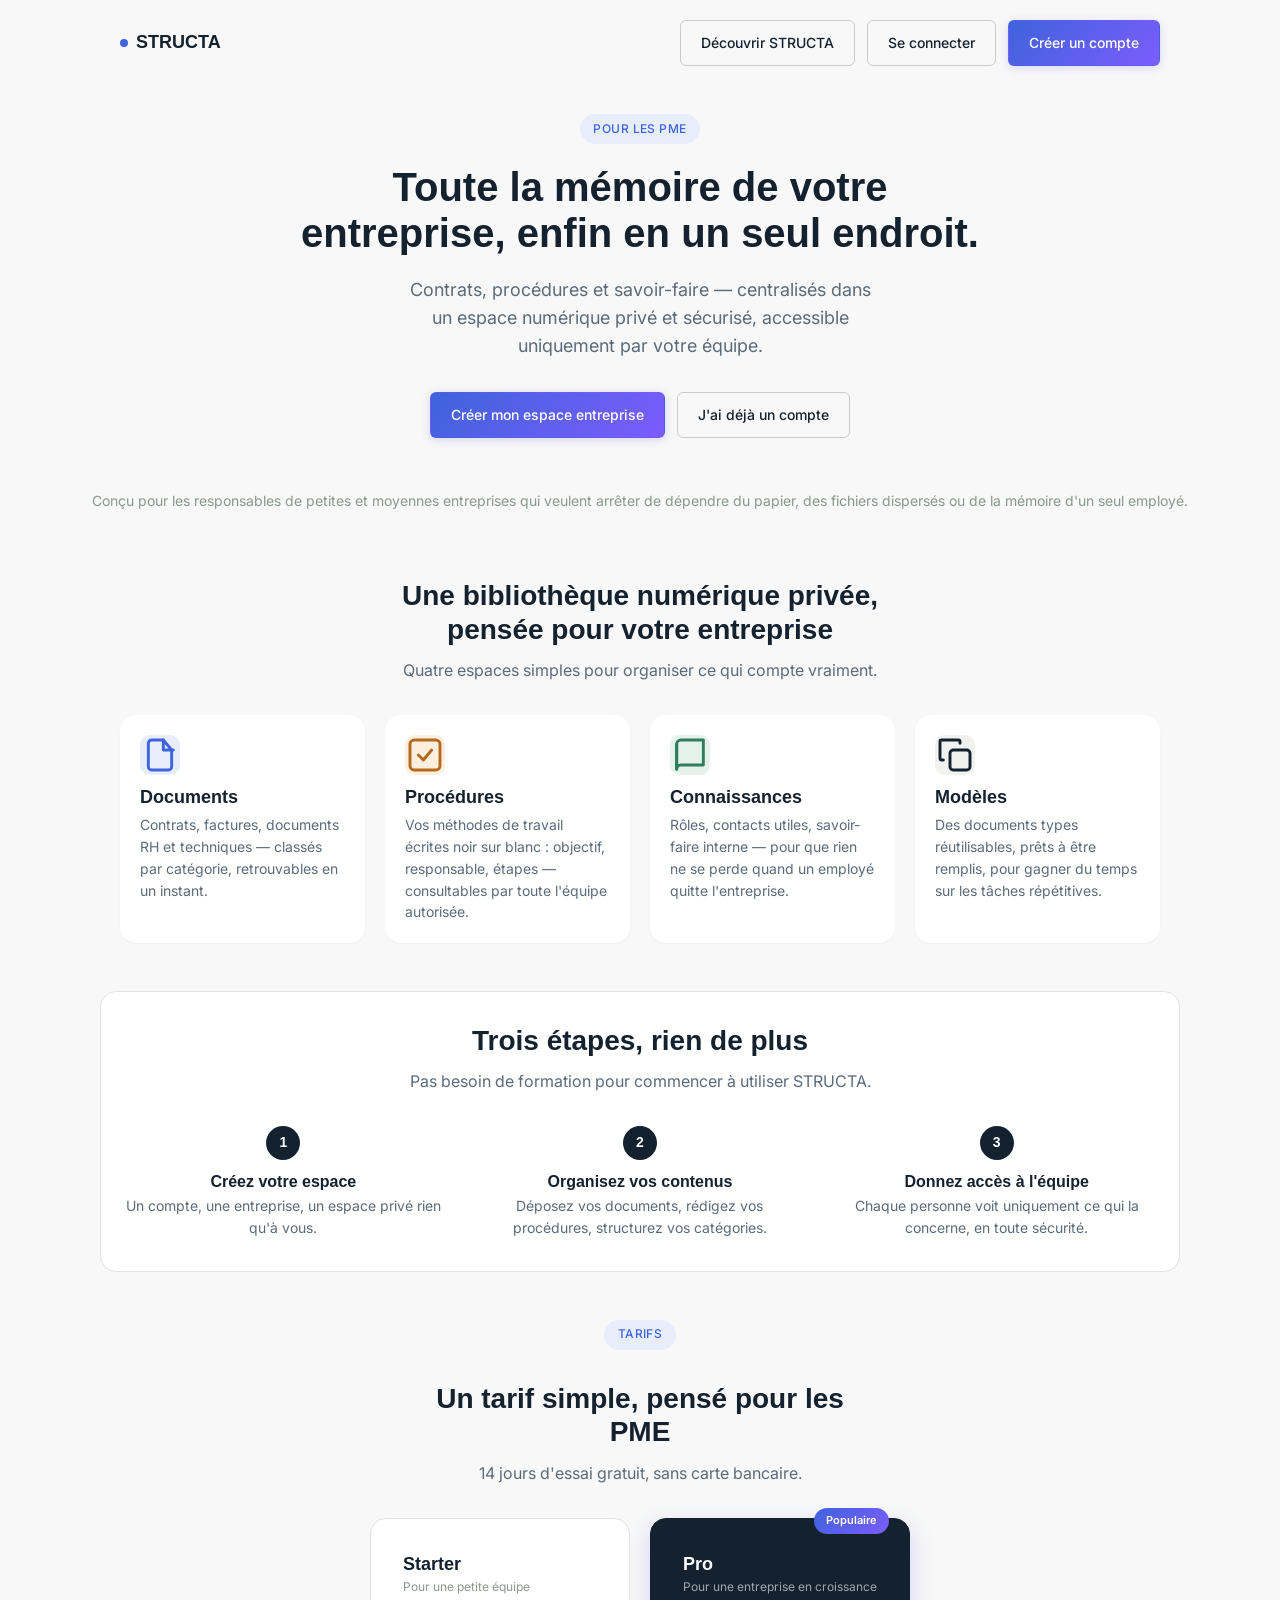
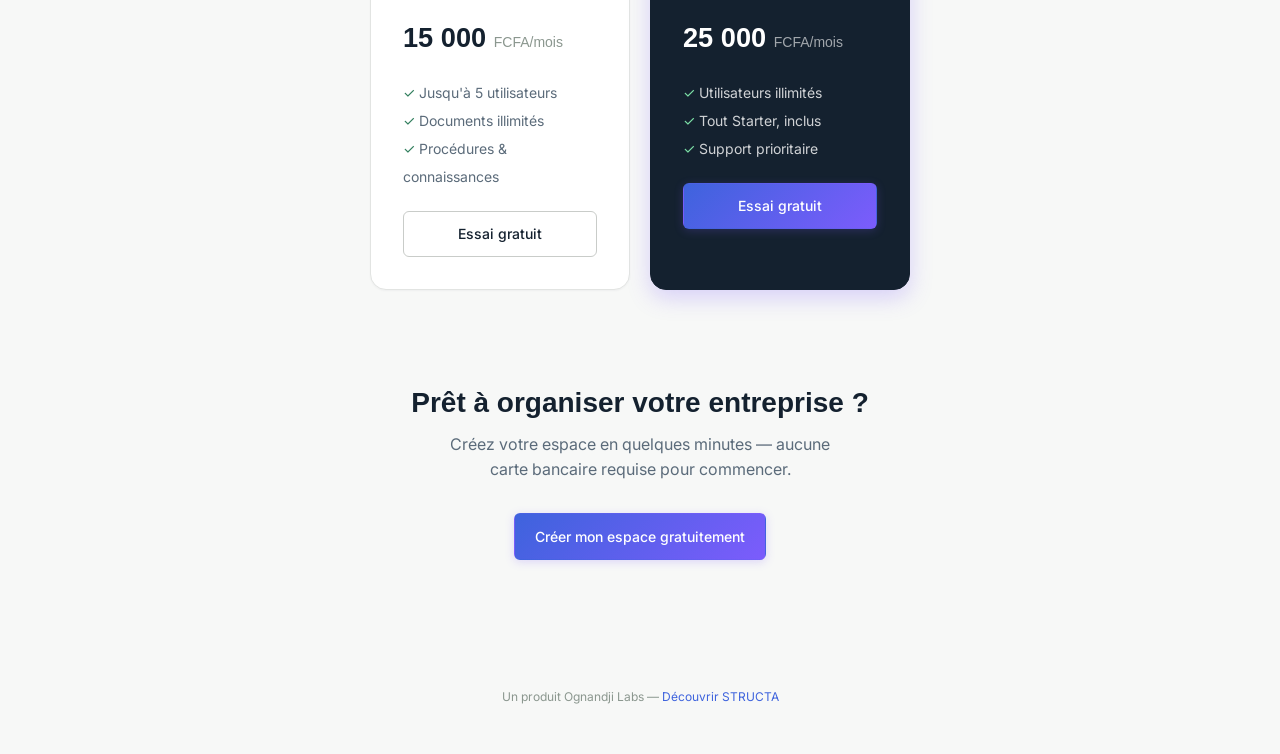
==== commit 00a868b3: "Refactor index.html for improved navigation and content" ====
--- a/index.html
+++ b/index.html
@@ -1,144 +1,255 @@
 <!DOCTYPE html>
+
 <html lang="fr">
+
 <head>
+
 <meta charset="UTF-8">
+
 <meta name="viewport" content="width=device-width, initial-scale=1.0">
+
 <meta name="description" content="STRUCTA centralise les contrats, procédures et connaissances de votre PME dans un espace numérique privé et sécurisé.">
+
 <title>STRUCTA — La documentation de votre entreprise, centralisée</title>
+
 <meta name="description" content="Centralisez contrats, procédures et savoir-faire de votre entreprise dans un espace privé et sécurisé.">
+
 <link rel="icon" type="image/svg+xml" href="data:image/svg+xml,%3Csvg xmlns=%27http://www.w3.org/2000/svg%27 viewBox=%270 0 32 32%27%3E%3Cdefs%3E%3ClinearGradient id=%27g%27 x1=%270%27 y1=%270%27 x2=%271%27 y2=%271%27%3E%3Cstop offset=%270%27 stop-color=%27%233E63DD%27/%3E%3Cstop offset=%271%27 stop-color=%27%237C5CFC%27/%3E%3C/linearGradient%3E%3C/defs%3E%3Ccircle cx=%2716%27 cy=%2716%27 r=%2714%27 fill=%27url(%23g)%27/%3E%3C/svg%3E">
+
 <link rel="icon" type="image/svg+xml" href="favicon.svg">
+
 <link rel="preconnect" href="https://fonts.googleapis.com">
+
 <link rel="preconnect" href="https://fonts.gstatic.com" crossorigin>
-<link href="https://fonts.googleapis.com/css2?family=Space+Grotesk:wght@500;600&family=Inter:wght@400;500;600&family=IBM+Plex+Mono:wght@400;500&display=swap" rel="stylesheet">
+
+<link href="https://fonts.googleapis.com/css2?family=Fraunces:wght@500;600&family=Inter:wght@400;500;600&family=IBM+Plex+Mono:wght@400;500&display=swap" rel="stylesheet">
+
 <link rel="stylesheet" href="styles.css">
+
 </head>
+
 <body class="landing">
 
 <nav class="nav-bar fade-in-up">
-  <a href="index.html" class="brand-mark">STRUCTA</a>
-  <div class="nav-actions">
-    <a href="login.html" class="btn btn-secondary">Se connecter</a>
-    <a href="login.html?tab=signup" class="btn btn-primary">Créer un compte</a>
-  </div>
+
+<a href="index.html" class="brand-mark">STRUCTA</a>
+
+<div class="nav-actions">
+
+<a href="documentation.html" class="btn btn-secondary">Découvrir STRUCTA</a>
+
+<a href="login.html" class="btn btn-secondary">Se connecter</a>
+
+<a href="login.html?tab=signup" class="btn btn-primary">Créer un compte</a>
+
+</div>
+
 </nav>
 
 <header class="hero fade-in-up-delay">
-  <span class="hero-eyebrow">Pour les PME</span>
-  <h1>Toute la mémoire de votre entreprise, enfin en un seul endroit.</h1>
-  <p>Contrats, procédures et savoir-faire — centralisés dans un espace numérique privé et sécurisé, accessible uniquement par votre équipe.</p>
-  <div class="hero-actions">
-    <a href="login.html?tab=signup" class="btn btn-primary">Créer mon espace entreprise</a>
-    <a href="login.html" class="btn btn-secondary">J'ai déjà un compte</a>
-  </div>
+
+<span class="hero-eyebrow">Pour les PME</span>
+
+<h1>Toute la mémoire de votre entreprise, enfin en un seul endroit.</h1>
+
+<p>Contrats, procédures et savoir-faire — centralisés dans un espace numérique privé et sécurisé, accessible uniquement par votre équipe.</p>
+
+<div class="hero-actions">
+
+<a href="login.html?tab=signup" class="btn btn-primary">Créer mon espace entreprise</a>
+
+<a href="login.html" class="btn btn-secondary">J'ai déjà un compte</a>
+
+</div>
+
 </header>
 
 <p class="audience-strip">Conçu pour les responsables de petites et moyennes entreprises qui veulent arrêter de dépendre du papier, des fichiers dispersés ou de la mémoire d'un seul employé.</p>
 
 <section class="features">
-  <div class="features-heading">
-    <h2>Une bibliothèque numérique privée, pensée pour votre entreprise</h2>
-    <p>Quatre espaces simples pour organiser ce qui compte vraiment.</p>
-  </div>
-  <div class="features-grid">
-
-    <div class="card feature-card">
-      <div class="feature-icon" style="background: var(--color-trust-light); color: var(--color-trust);"><svg viewBox="0 0 24 24" fill="none" stroke="currentColor" stroke-width="1.75" stroke-linecap="round" stroke-linejoin="round"><path d="M14 3H7a2 2 0 0 0-2 2v14a2 2 0 0 0 2 2h10a2 2 0 0 0 2-2V9z"/><path d="M14 3v6h6"/></svg></div>
-      <h3>Documents</h3>
-      <p>Contrats, factures, documents RH et techniques — classés par catégorie, retrouvables en un instant.</p>
-    </div>
-
-    <div class="card feature-card">
-      <div class="feature-icon" style="background: var(--color-amber-light); color: var(--color-amber-dark);"><svg viewBox="0 0 24 24" fill="none" stroke="currentColor" stroke-width="1.75" stroke-linecap="round" stroke-linejoin="round"><rect x="3" y="3" width="18" height="18" rx="2.5"/><path d="M8 12l3 3 5-6"/></svg></div>
-      <h3>Procédures</h3>
-      <p>Vos méthodes de travail écrites noir sur blanc : objectif, responsable, étapes — consultables par toute l'équipe autorisée.</p>
-    </div>
-
-    <div class="card feature-card">
-      <div class="feature-icon" style="background: var(--color-success-bg); color: var(--color-success);"><svg viewBox="0 0 24 24" fill="none" stroke="currentColor" stroke-width="1.75" stroke-linecap="round" stroke-linejoin="round"><path d="M4 5.5A2.5 2.5 0 0 1 6.5 3H20v15H6.5A2.5 2.5 0 0 0 4 20.5z"/><path d="M4 5.5V20.5"/></svg></div>
-      <h3>Connaissances</h3>
-      <p>Rôles, contacts utiles, savoir-faire interne — pour que rien ne se perde quand un employé quitte l'entreprise.</p>
-    </div>
-
-    <div class="card feature-card">
-      <div class="feature-icon" style="background: var(--color-surface-muted); color: var(--color-ink);"><svg viewBox="0 0 24 24" fill="none" stroke="currentColor" stroke-width="1.75" stroke-linecap="round" stroke-linejoin="round"><rect x="9" y="9" width="12" height="12" rx="2"/><path d="M5 15H4a1 1 0 0 1-1-1V4a1 1 0 0 1 1-1h10a1 1 0 0 1 1 1v1"/></svg></div>
-      <h3>Modèles</h3>
-      <p>Des documents types réutilisables, prêts à être remplis, pour gagner du temps sur les tâches répétitives.</p>
-    </div>
-
-  </div>
+
+<div class="features-heading">
+
+<h2>Une bibliothèque numérique privée, pensée pour votre entreprise</h2>
+
+<p>Quatre espaces simples pour organiser ce qui compte vraiment.</p>
+
+</div>
+
+<div class="features-grid">
+
+<div class="card feature-card">
+
+<div class="feature-icon" style="background: var(--color-trust-light); color: var(--color-trust);"><svg viewBox="0 0 24 24" fill="none" stroke="currentColor" stroke-width="1.75" stroke-linecap="round" stroke-linejoin="round"><path d="M14 3H7a2 2 0 0 0-2 2v14a2 2 0 0 0 2 2h10a2 2 0 0 0 2-2V9z"/><path d="M14 3v6h6"/></svg></div>
+
+<h3>Documents</h3>
+
+<p>Contrats, factures, documents RH et techniques — classés par catégorie, retrouvables en un instant.</p>
+
+</div>
+
+<div class="card feature-card">
+
+<div class="feature-icon" style="background: var(--color-amber-light); color: var(--color-amber-dark);"><svg viewBox="0 0 24 24" fill="none" stroke="currentColor" stroke-width="1.75" stroke-linecap="round" stroke-linejoin="round"><rect x="3" y="3" width="18" height="18" rx="2.5"/><path d="M8 12l3 3 5-6"/></svg></div>
+
+<h3>Procédures</h3>
+
+<p>Vos méthodes de travail écrites noir sur blanc : objectif, responsable, étapes — consultables par toute l'équipe autorisée.</p>
+
+</div>
+
+<div class="card feature-card">
+
+<div class="feature-icon" style="background: var(--color-success-bg); color: var(--color-success);"><svg viewBox="0 0 24 24" fill="none" stroke="currentColor" stroke-width="1.75" stroke-linecap="round" stroke-linejoin="round"><path d="M4 5.5A2.5 2.5 0 0 1 6.5 3H20v15H6.5A2.5 2.5 0 0 0 4 20.5z"/><path d="M4 5.5V20.5"/></svg></div>
+
+<h3>Connaissances</h3>
+
+<p>Rôles, contacts utiles, savoir-faire interne — pour que rien ne se perde quand un employé quitte l'entreprise.</p>
+
+</div>
+
+<div class="card feature-card">
+
+<div class="feature-icon" style="background: var(--color-surface-muted); color: var(--color-ink);"><svg viewBox="0 0 24 24" fill="none" stroke="currentColor" stroke-width="1.75" stroke-linecap="round" stroke-linejoin="round"><rect x="9" y="9" width="12" height="12" rx="2"/><path d="M5 15H4a1 1 0 0 1-1-1V4a1 1 0 0 1 1-1h10a1 1 0 0 1 1 1v1"/></svg></div>
+
+<h3>Modèles</h3>
+
+<p>Des documents types réutilisables, prêts à être remplis, pour gagner du temps sur les tâches répétitives.</p>
+
+</div>
+
+</div>
+
 </section>
 
 <section class="steps">
-  <div class="steps-heading">
-    <h2>Trois étapes, rien de plus</h2>
-    <p>Pas besoin de formation pour commencer à utiliser STRUCTA.</p>
-  </div>
-  <div class="steps-grid">
-    <div class="step">
-      <div class="step-number">1</div>
-      <h3>Créez votre espace</h3>
-      <p>Un compte, une entreprise, un espace privé rien qu'à vous.</p>
-    </div>
-    <div class="step">
-      <div class="step-number">2</div>
-      <h3>Organisez vos contenus</h3>
-      <p>Déposez vos documents, rédigez vos procédures, structurez vos catégories.</p>
-    </div>
-    <div class="step">
-      <div class="step-number">3</div>
-      <h3>Donnez accès à l'équipe</h3>
-      <p>Chaque personne voit uniquement ce qui la concerne, en toute sécurité.</p>
-    </div>
-  </div>
+
+<div class="steps-heading">
+
+<h2>Trois étapes, rien de plus</h2>
+
+<p>Pas besoin de formation pour commencer à utiliser STRUCTA.</p>
+
+</div>
+
+<div class="steps-grid">
+
+<div class="step">
+
+<div class="step-number">1</div>
+
+<h3>Créez votre espace</h3>
+
+<p>Un compte, une entreprise, un espace privé rien qu'à vous.</p>
+
+</div>
+
+<div class="step">
+
+<div class="step-number">2</div>
+
+<h3>Organisez vos contenus</h3>
+
+<p>Déposez vos documents, rédigez vos procédures, structurez vos catégories.</p>
+
+</div>
+
+<div class="step">
+
+<div class="step-number">3</div>
+
+<h3>Donnez accès à l'équipe</h3>
+
+<p>Chaque personne voit uniquement ce qui la concerne, en toute sécurité.</p>
+
+</div>
+
+</div>
+
 </section>
 
 <section class="pricing">
-  <div class="pricing-heading">
-    <span class="hero-eyebrow">Tarifs</span>
-    <h2>Un tarif simple, pensé pour les PME</h2>
-    <p>14 jours d'essai gratuit, sans carte bancaire.</p>
-  </div>
-  <div class="pricing-grid">
-
-    <div class="pricing-card">
-      <div class="pricing-plan">Starter</div>
-      <div class="pricing-sub">Pour une petite équipe</div>
-      <div class="pricing-price">15 000 <span>FCFA/mois</span></div>
-      <ul class="pricing-features">
-        <li>Jusqu'à 5 utilisateurs</li>
-        <li>Documents illimités</li>
-        <li>Procédures & connaissances</li>
-      </ul>
-      <a href="login.html?tab=signup" class="btn btn-secondary btn-block">Essai gratuit</a>
-    </div>
-
-    <div class="pricing-card pricing-card-highlight">
-      <span class="pricing-badge">Populaire</span>
-      <div class="pricing-plan">Pro</div>
-      <div class="pricing-sub">Pour une entreprise en croissance</div>
-      <div class="pricing-price">25 000 <span>FCFA/mois</span></div>
-      <ul class="pricing-features">
-        <li>Utilisateurs illimités</li>
-        <li>Tout Starter, inclus</li>
-        <li>Support prioritaire</li>
-      </ul>
-      <a href="login.html?tab=signup" class="btn btn-primary btn-block">Essai gratuit</a>
-    </div>
-
-  </div>
+
+<div class="pricing-heading">
+
+<span class="hero-eyebrow">Tarifs</span>
+
+<h2>Un tarif simple, pensé pour les PME</h2>
+
+<p>14 jours d'essai gratuit, sans carte bancaire.</p>
+
+</div>
+
+<div class="pricing-grid">
+
+<div class="pricing-card">
+
+<div class="pricing-plan">Starter</div>
+
+<div class="pricing-sub">Pour une petite équipe</div>
+
+<div class="pricing-price">15 000 <span>FCFA/mois</span></div>
+
+<ul class="pricing-features">
+
+<li>Jusqu'à 5 utilisateurs</li>
+
+<li>Documents illimités</li>
+
+<li>Procédures & connaissances</li>
+
+</ul>
+
+<a href="login.html?tab=signup" class="btn btn-secondary btn-block">Essai gratuit</a>
+
+</div>
+
+<div class="pricing-card pricing-card-highlight">
+
+<span class="pricing-badge">Populaire</span>
+
+<div class="pricing-plan">Pro</div>
+
+<div class="pricing-sub">Pour une entreprise en croissance</div>
+
+<div class="pricing-price">25 000 <span>FCFA/mois</span></div>
+
+<ul class="pricing-features">
+
+<li>Utilisateurs illimités</li>
+
+<li>Tout Starter, inclus</li>
+
+<li>Support prioritaire</li>
+
+</ul>
+
+<a href="login.html?tab=signup" class="btn btn-primary btn-block">Essai gratuit</a>
+
+</div>
+
+</div>
+
 </section>
 
 <section class="final-cta">
-  <h2>Prêt à organiser votre entreprise ?</h2>
-  <p>Créez votre espace en quelques minutes — aucune carte bancaire requise pour commencer.</p>
-  <a href="login.html?tab=signup" class="btn btn-primary">Créer mon espace gratuitement</a>
+
+<h2>Prêt à organiser votre entreprise ?</h2>
+
+<p>Créez votre espace en quelques minutes — aucune carte bancaire requise pour commencer.</p>
+
+<a href="login.html?tab=signup" class="btn btn-primary">Créer mon espace gratuitement</a>
+
 </section>
 
 <footer class="landing-footer">
-  Un produit Ognandji Labs
+
+Un produit Ognandji Labs — <a href="documentation.html">Découvrir STRUCTA</a>
+
 </footer>
 
 <script src="app.js"></script>
+
 </body>
+
 </html>
--- a/styles.css
+++ b/styles.css
@@ -325,3 +325,32 @@
 
 /* Rythme vertical plus respire entre sections */
 .app-main>.card,.app-main>.stats-grid,.app-main>.toolbar,.app-main>.category-strip,.app-main>.doc-list,.app-main>.proc-list,.app-main>.know-list{margin-bottom:var(--space-lg)}
+
+/* ========== SECTION TARIFS (accueil) ========== */
+
+.pricing{max-width:720px;margin:var(--space-xl) auto;padding:0 var(--space-md);text-align:center}
+.pricing-heading{max-width:420px;margin:0 auto var(--space-lg)}
+.pricing-heading h2{margin-top:var(--space-sm)}
+.pricing-grid{display:flex;gap:var(--space-md);flex-wrap:wrap;justify-content:center;text-align:left}
+.pricing-card{background:var(--color-surface);border:1px solid var(--color-border);border-radius:var(--radius-lg);padding:var(--space-lg);width:260px;box-shadow:0 1px 2px rgba(20,33,47,0.04)}
+.pricing-card-highlight{background:var(--color-ink);border-color:var(--color-ink);box-shadow:0 8px 22px rgba(124,92,252,0.25);position:relative;overflow:visible}
+.pricing-badge{position:absolute;top:-11px;right:20px;background:linear-gradient(135deg,var(--color-trust),var(--color-violet));color:#fff;font-size:11px;font-weight:600;padding:0.3rem 0.75rem;border-radius:999px}
+.pricing-plan{font-family:var(--font-display);font-weight:600;font-size:var(--fs-md);color:var(--color-ink)}
+.pricing-card-highlight .pricing-plan{color:#fff}
+.pricing-sub{font-size:var(--fs-xs);color:var(--color-text-muted);margin-bottom:var(--space-md)}
+.pricing-card-highlight .pricing-sub{color:rgba(255,255,255,0.6)}
+.pricing-price{font-family:var(--font-display);font-size:1.7rem;font-weight:600;color:var(--color-ink)}
+.pricing-card-highlight .pricing-price{color:#fff}
+.pricing-price span{font-size:var(--fs-sm);font-weight:400;color:var(--color-text-muted)}
+.pricing-card-highlight .pricing-price span{color:rgba(255,255,255,0.6)}
+.pricing-features{list-style:none;padding:0;margin:var(--space-md) 0;font-size:var(--fs-sm);color:var(--color-text-secondary);line-height:2}
+.pricing-card-highlight .pricing-features{color:rgba(255,255,255,0.8)}
+.pricing-features li::before{content:'✓ ';color:var(--color-success)}
+.pricing-card-highlight .pricing-features li::before{color:#7EE2A8}
+
+/* ========== BANDEAU D'ESSAI ========== */
+
+.trial-banner{display:flex;align-items:center;justify-content:space-between;gap:var(--space-md);flex-wrap:wrap;background:var(--color-trust-light);color:var(--color-trust-dark);border-radius:var(--radius-md);padding:0.75rem var(--space-md);margin-bottom:var(--space-md);font-size:var(--fs-sm)}
+.trial-banner.is-warning{background:var(--color-amber-light);color:var(--color-amber-dark)}
+.trial-banner.is-expired{background:var(--color-danger-bg);color:var(--color-danger)}
+.trial-banner strong{font-weight:600}
